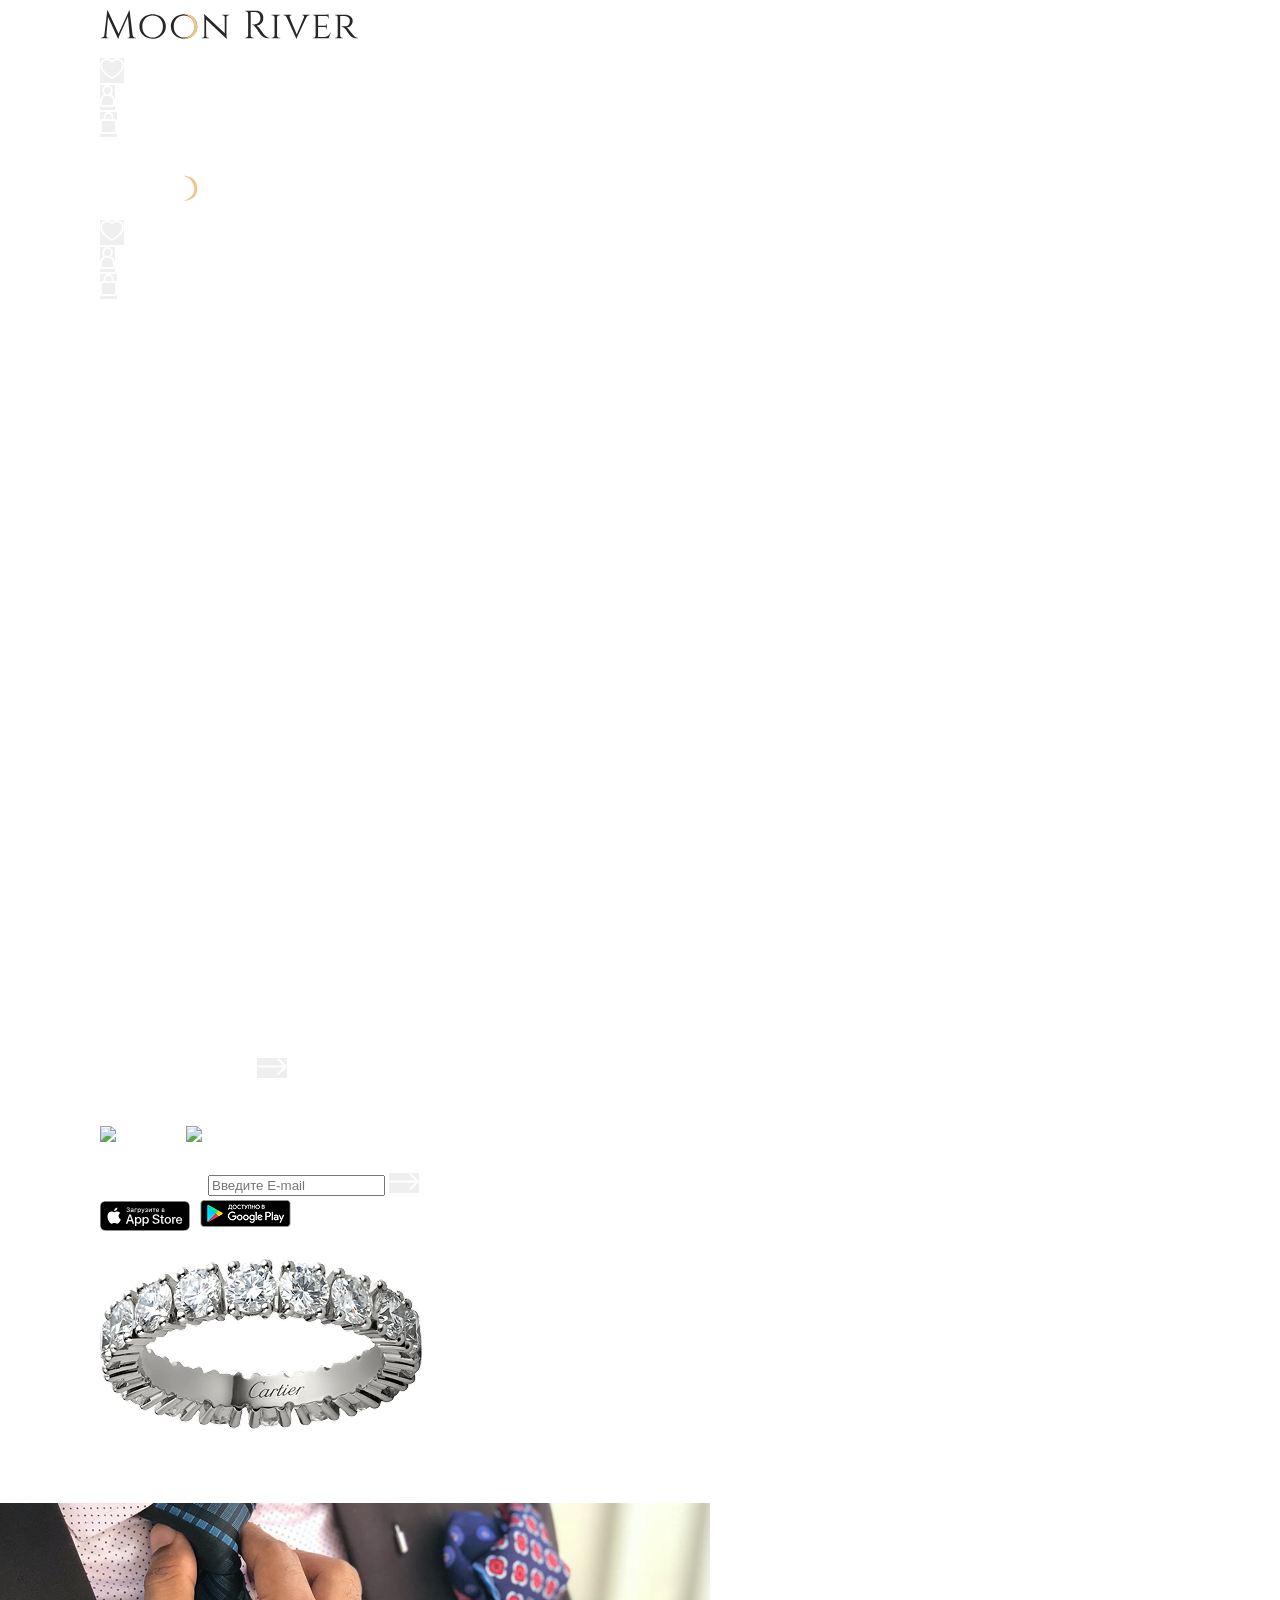
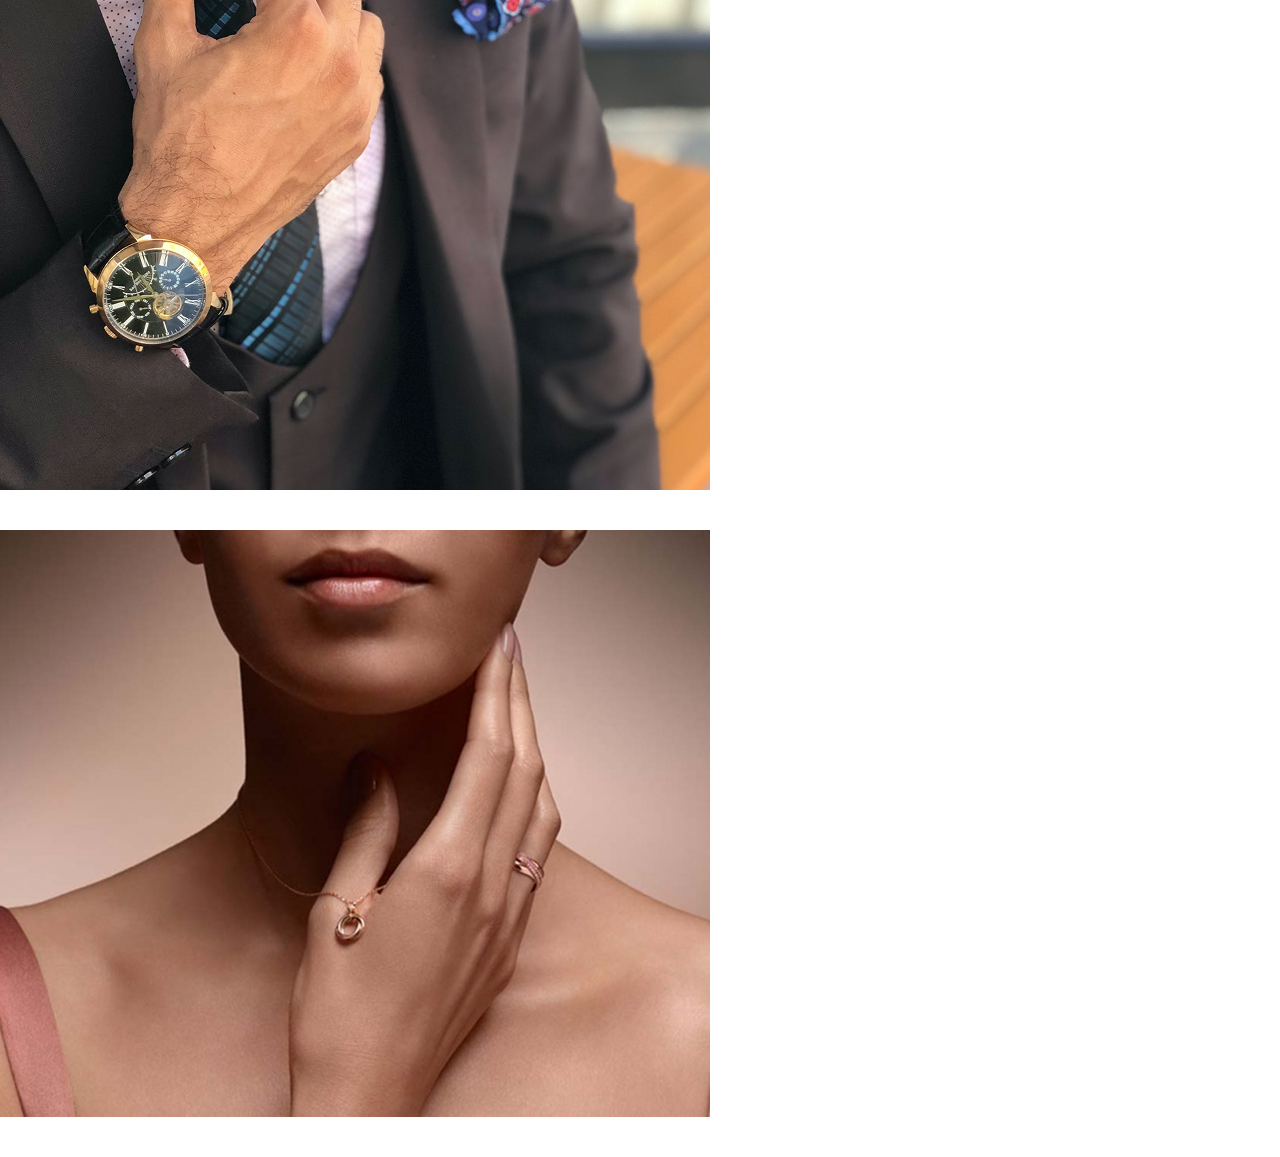
==== index.html @ fd229275 "feat(choice): Добавлен блок Choice (разметка и стили)" ====
<!DOCTYPE html>
<html lang="en">
<head>
  <meta charset="UTF-8">
  <meta name="viewport" content="width=device-width, initial-scale=1.0">
  <meta http-equiv="X-UA-Compatible" content="IE=edge">
  <title>MoonRiver</title>
  <link rel="stylesheet" href="css/style.css">
</head>
<body>

 <header class="header">
      <div class="container">
        <div class="header__inner">
          <a href="" class="logo">
            <img src="/images/logo.svg" alt="logo Moon River" />
          </a>
          <div class="header__tips">
            <ul class="header__list">
              <li class="header__item">
                <button class="header__btn">
                  <img src="images/heart.svg" alt="favourite" />
                </button>
              </li>
              <li class="header__item">
                <button class="header__btn">
                  <img src="images/account.svg" alt="account" />
                </button>
              </li>
              <li class="header__item">
                <button class="header__btn">
                  <img src="/images/basket.svg" alt="purchases" />
                </button>
                <span>1</span>
              </li>
              <li class="header__item btn">
                <button class="header__btn menu">
                  <span></span>
                  <span></span>
                  <span></span>
                </button>
              </li>
            </ul>
          </div>
        </div>
      </div>
    </header>

    <div class="nav__show">
      <div class="nav__head">
        <div class="container">
          <div class="nav__head-inner">
            <a href="#" class="">
              <img src="/images/logo-white.svg" alt="logo Moon River navigation" />
            </a>
            <div class="nav__head-tips">
              <ul class="nav__head-list">
                <li class="nav__head-item">
                  <button class="nav__head-btn">
                    <img src="images/heart.svg" alt="Избранное" />
                  </button>
                </li>
                <li class="nav__head-item">
                  <button class="nav__head-btn">
                    <img src="images/account.svg" alt="Профиль" />
                  </button>
                </li>
                <li class="nav__head-item">
                  <button class="nav__head-btn">
                    <img src="/images/basket.svg" alt="Покупки" />
                  </button>
                  <span>1</span>
                </li>
                <li class="nav__head-item btn">
                  <button class="nav__head-btn menu">
                    <span></span>
                    <span></span>
                  </button>
                </li>
              </ul>
            </div>
          </div>
        </div>
      </div>
      <div class="nav">
        <nav class="nav__menu">
          <div class="container">
            <ul class="nav__menu-list">
              <li class="nav__menu-item">
                <a href="#" target="_blank" class="nav__menu-link used">Ювелирные изделия</a>
              </li>
              <li class="nav__menu-item">
                <a href="#" target="_blank" class="nav__menu-link">часы</a>
              </li>
              <li class="nav__menu-item">
                <a href="#" target="_blank" class="nav__menu-link">ароматы</a>
              </li>
              <li class="nav__menu-item">
                <a href="#" target="_blank" class="nav__menu-link">бренды</a>
              </li>
              <li class="nav__menu-item">
                <a href="#" target="_blank" class="nav__menu-link">изделия из кожи</a>
              </li>
              <li class="nav__menu-item">
                <a href="#" target="_blank" class="nav__menu-link">Свадебные украшения</a >
              </li>
              <li class="nav__menu-item">
                <a href="#" target="_blank" class="nav__menu-link">другое</a>
              </li>
            </ul>
          </div>
        </nav>
      </div>
      <div class="container">
        <div class="nav__categories">
          <ul class="nav__categories-list">
            <li class="nav__categories-item">
              <h3 class="nav__categories-title">для кого</h3>
              <ul class="nav__categories-sublist">
                <li class="nav__categories-subitem">
                  <a href="#" class="nav__categories-sublink">Для женщин</a>
                </li>
                <li class="nav__categories-subitem">
                  <a href="#" class="nav__categories-sublink">Для мужчин</a>
                </li>
                <li class="nav__categories-subitem">
                  <a href="#" class="nav__categories-sublink">Для детей</a>
                </li>
              </ul>
            </li>
            <li class="nav__categories-item">
              <h3 class="nav__categories-title">Категории</h3>
              <ul class="nav__categories-sublist">
                <li class="nav__categories-subitem">
                  <a href="#" class="nav__categories-sublink">Кольца</a>
                </li>
                <li class="nav__categories-subitem">
                  <a href="#" class="nav__categories-sublink">Браслеты</a>
                </li>
                <li class="nav__categories-subitem">
                  <a href="#" class="nav__categories-sublink">Колье</a>
                </li>
                <li class="nav__categories-subitem">
                  <a href="#" class="nav__categories-sublink">Серьги</a>
                </li>
                <li class="nav__categories-subitem">
                  <a href="#" class="nav__categories-sublink">Броши</a>
                </li>
              </ul>
            </li>
            <li class="nav__categories-item">
              <h3 class="nav__categories-title">материал</h3>
              <ul class="nav__categories-sublist">
                <li class="nav__categories-subitem">
                  <a href="#" class="nav__categories-sublink">Изделия с бриллиантами</a>
                </li>
                <li class="nav__categories-subitem">
                  <a href="#" class="nav__categories-sublink">Желтое золото</a>
                </li>
                <li class="nav__categories-subitem">
                  <a href="#" class="nav__categories-sublink">Белое золото</a>
                </li>
                <li class="nav__categories-subitem">
                  <a href="#" class="nav__categories-sublink">Розовое золотоо</a>
                </li>
              </ul>
            </li>
            <li class="nav__categories-item">
              <h3 class="nav__categories-title">бренд</h3>
              <ul class="nav__categories-sublist">
                <li class="nav__categories-subitem">
                  <a href="#" class="nav__categories-sublink">Mercury</a>
                </li>
                <li class="nav__categories-subitem">
                  <a href="#" class="nav__categories-sublink">Chopard</a>
                </li>
                <li class="nav__categories-subitem">
                  <a href="#" class="nav__categories-sublink">Cartier</a>
                </li>
                <li class="nav__categories-subitem">
                  <a href="#" class="nav__categories-sublink">Graff</a>
                </li>
                <li class="nav__categories-subitem">
                  <a href="#" class="nav__categories-sublink">Garrard</a>
                </li>
                <li class="nav__categories-subitem">
                  <a href="#" class="nav__categories-sublink brands">Показать все бренды</a>
                </li>
              </ul>
            </li>
          </ul>
        </div>
        <div class="bottom__nav">
          <div class="bottom__content">
            <div class="bottom__box">
              <p>Новая коллекция by Mercury</p>
              <h3 class="bottom__box-title">JUSTE UN CLOU</h3>
              <a class="bottom__box-link" target="_blank" href="#">Cмотреть коллекцию</a>
              <button type="submit" class="box__arrow-btn">
                <img src="images/arrow.svg" alt="Send" />
              </button>
            </div>
            <div class="bottom__block">
              <div class="bottom__phone">
                <p class="bottom__phone-desc">телефон горячей линии</p>
                <a class="bottom__phone-tel" href="tel:+3800456456">+3 800 456 456</a>
              </div>
              <div class="bottom__social">
                <a href="#" class="bottom__social-link">
                  <img src="images/facebook.svg" alt="facebook" />
                </a>
                <a href="#" class="bottom__social-link">
                  <img src="images/instagram.svg" alt="instagram" />
                </a>
              </div>
              <div class="bottom__form">
                <p class="bottom__form-desc">подпишитесь на новости</p>
                <form action="#">
                  <label class="bottom__form-label" for="email">
                    <span class="bottom__form-text">Введите E-mail</span>
                    <input
                      class="bottom__form-input"
                      type="email"
                      id="email"
                      placeholder="Введите E-mail">
                  </label>
                  <button type="submit" class="arrow__btn">
                    <img src="images/arrow.svg" alt="Отправить" />
                  </button>
                </form>
                <div class="bottom__apps">
                  <a href="#" class="bottom__apps-link">
                    <img src="images/appstore.svg" alt="Загрузить в appstore" />
                  </a>
                  <a href="#" class="bottom__apps-link">
                    <img src="images/googlepay.png" alt=" Загрузить в googleplay" />
                  </a>
                </div>
              </div>
            </div>
          </div>
        </div>
      </div>
    </div>

    <div class="hero">
      <div class="container">
        <div class="hero__content">
          <div class="hero__text">
            <a href="#" class="hero__link">Смотреть коллекцию</a>
            <div class="hero__ring">
            <img src="images/ring.png" alt="кольцо Cartier" />
            </div>
          </div>
          <div class="hero__descr-ring">
              <a href="#" class="hero__descr-link">КОЛЬЦО TRINITY,
                <span>Cartier</span>
              </a>
              <p class="hero__descr-text">Белое золото, бриллианты</p>
              <p class="hero__descr-price">498 000 ₴</p>
          </div>
        </div>
      </div>
    </div>

     <div class="choice">
      <div class="choice__inner">
        <article class="choice__card">
          <picture><img src="images/men.jpg" alt="Раздел для мужчин"></picture>
          <a href="#" class="choice__link">
            <span class="choice__link-text">Перейти в раздел</span>
          </a>
            <div class="choice__content">
              <h2 class="choice__title">Для мужчин</h2>
            </div>
        </article>
        <article class="choice__card">
          <picture><img src="images/women.jpg" alt="Раздел для женщин"></picture>
          <a href="#" class="choice__link">
            <span class="choice__link-text">Перейти в раздел</span>
          </a>
            <div class="choice__content">
              <h2 class="choice__title">Для женщин</h2>
            </div>
        </article>
      </div>
    </div>
  <script src="js/main.js"></script>
</body>
</html>
---- css/style.css ----
@font-face {
  font-family: 'Forum';
  font-weight: 400;
  font-style: normal;
  src: url(../fonts/Forum.woff) format("woff"), url(../fonts/Forum.woff2) format("woff2");
}

@font-face {
  font-family: 'SegoeUI-Light';
  font-weight: 300;
  font-style: normal;
  src: url(../fonts/SegoeUI-Light.woff) format("woff"), url(../fonts/SegoeUI-Light.woff2) format("woff2");
}

@font-face {
  font-family: 'SegoeUI';
  font-weight: 400;
  font-style: normal;
  src: url(../fonts/SegoeUI.woff) format("woff"), url(../fonts/SegoeUI.woff2) format("woff2");
}

@font-face {
  font-family: 'FuturaPT-Light';
  font-weight: 300;
  font-style: normal;
  src: url(../fonts/FuturaPT-Light.woff) format("woff"), url(../fonts/FuturaPT-Light.woff2) format("woff2");
}

@font-face {
  font-family: 'FuturaPT-Book';
  font-weight: 400;
  font-style: normal;
  src: url(../fonts/FuturaPT-Book.woff) format("woff"), url(../fonts/FuturaPT-Book.woff2) format("woff2");
}

@font-face {
  font-family: 'FuturaPT-Bold';
  font-weight: 600;
  font-style: normal;
  src: url(../fonts/FuturaPT-Bold.woff) format("woff"), url(../fonts/FuturaPT-Bold.woff2) format("woff2");
}

@font-face {
  font-family: 'FuturaPT-Medium';
  font-weight: 500;
  font-style: normal;
  src: url(../fonts/FuturaPT-Medium.woff) format("woff"), url(../fonts/FuturaPT-Medium.woff2) format("woff2");
}

html {
  -webkit-box-sizing: border-box;
          box-sizing: border-box;
}

*, *::before, *::after {
  -webkit-box-sizing: inherit;
          box-sizing: inherit;
}

.container {
  max-width: 1120px;
  margin: 0 auto;
  padding: 0 20px;
}

h1,
h2,
h3,
h4,
h5,
h5,
p {
  margin: 0;
}

a {
  text-decoration: none;
  color: inherit;
}

ul, li {
  padding: 0;
  margin: 0;
  list-style-type: none;
}

button {
  padding: 0;
  border: none;
}

body {
  font-size: 18px;
  color: #fff;
  font-weight: 400;
  font-weight: 400;
  font-family: 'FuturaPT-Book';
  margin: 0;
}
/*# sourceMappingURL=style.css.map */
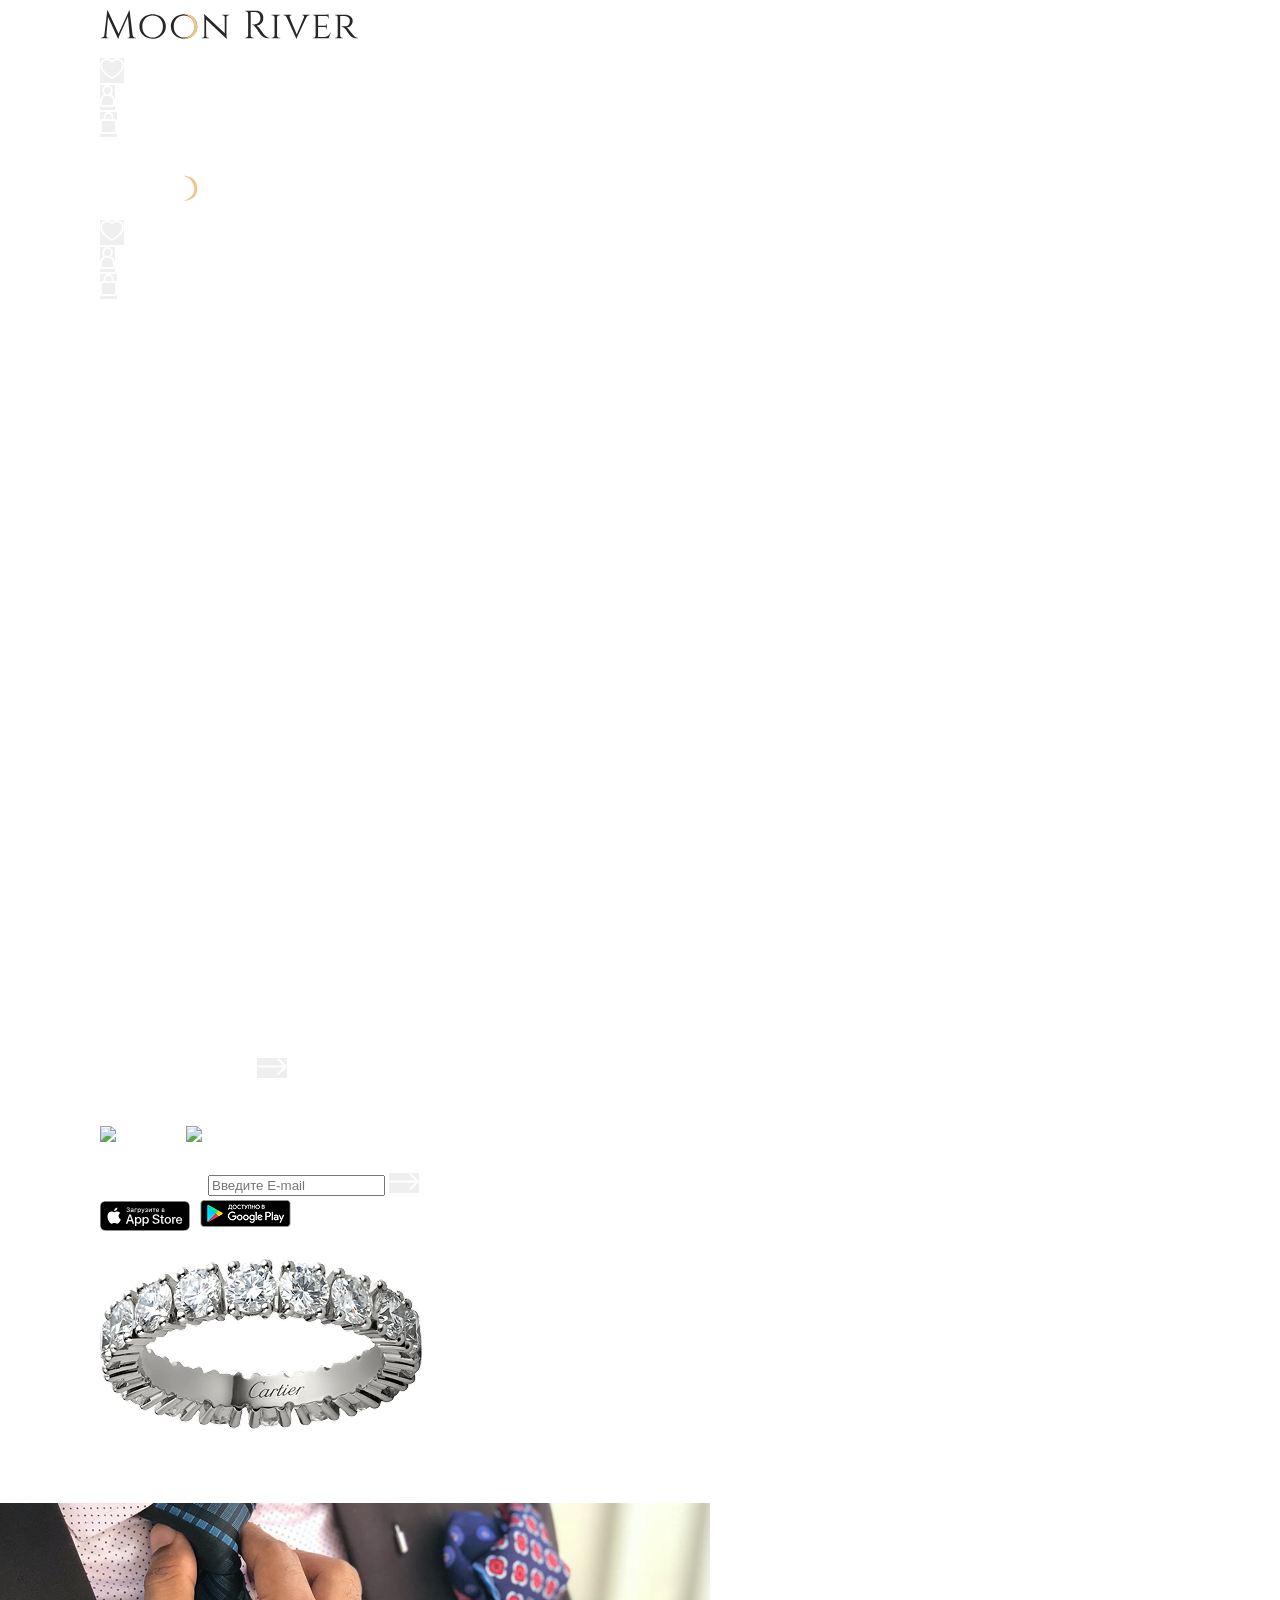
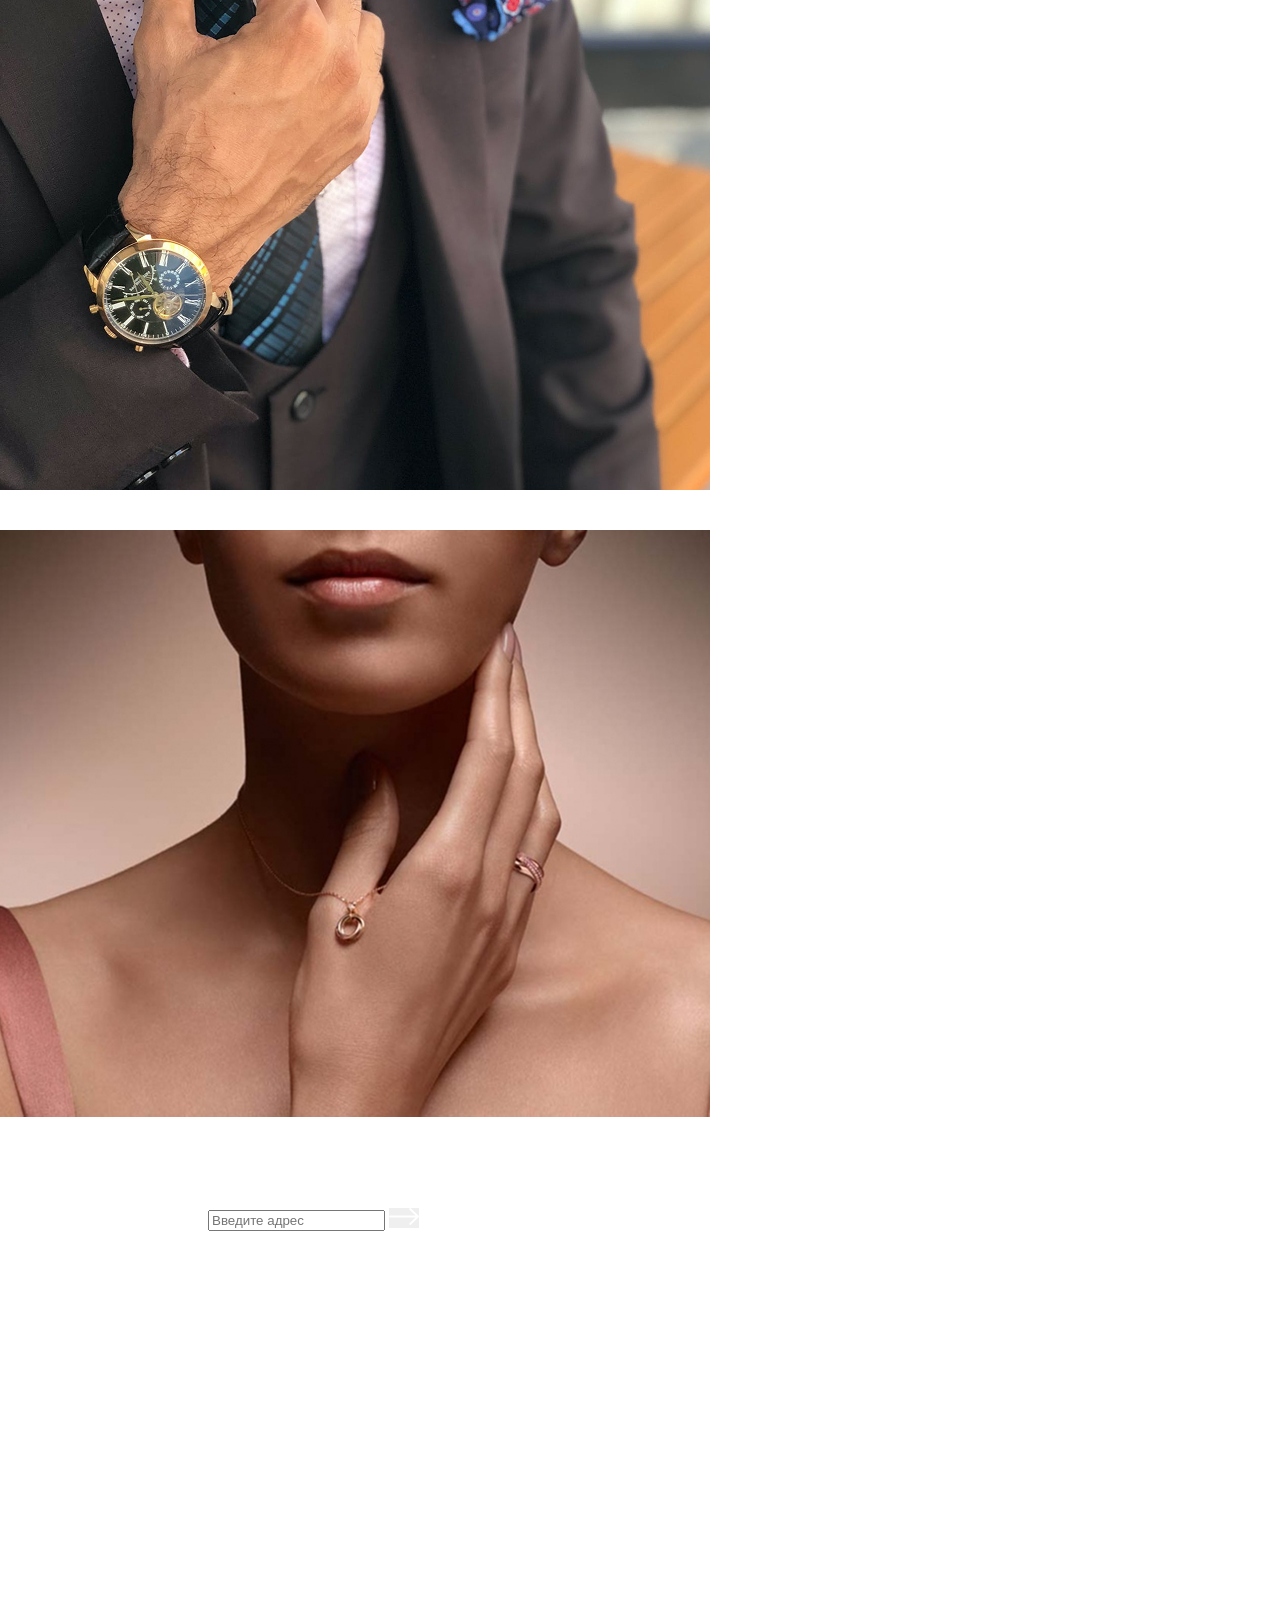
==== commit bc9bc371: "feat(map): Добавлен блок Map (разметка и стили, форма email)" ====
--- a/index.html
+++ b/index.html
@@ -285,6 +285,41 @@
         </article>
       </div>
     </div>
+
+    <section class="map__location">
+      <div class="container">
+        <div class="map__content">
+          <div class="map__content-text">
+          <h3>
+            <span class="map__content-word">Найди</span> бутик около себя</h3>
+            <p>Введите свой адрес и узнайте о самых ближайших бутиках к вам
+            </p>
+          </div>
+          <div class="map__form">
+            <form action="#">
+              <label class="map__form-label" for="email">
+                <span class="map__form-text">Введите E-mail</span>
+                    <input
+                      class="map__form-input"
+                      type="email"
+                      id="email"
+                      name="email"
+                      placeholder="Введите адрес">
+                  </label>
+                  <button type="submit" class="map__form-btn">
+                    <img src="images/arrow.svg" alt="Отправить" />
+                  </button>
+                </form>
+          </div>
+        </div>
+      </div>
+      <div class="map__address">
+          <iframe 
+           src="https://www.google.com/maps/embed?pb=!1m14!1m12!1m3!1d57487.19360238051!2d30.51743842581529!3d50.44856899807053!2m3!1f0!2f0!3f0!3m2!1i1024!2i768!4f13.1!5e0!3m2!1sru!2sua!4v1758658091528!5m2!1sru!2sua" width="720" height="600" style="border:0;" allowfullscreen="" loading="lazy" referrerpolicy="no-referrer-when-downgrade">
+          </iframe>
+        </div>
+    </section>
+    </section>
   <script src="js/main.js"></script>
 </body>
 </html>
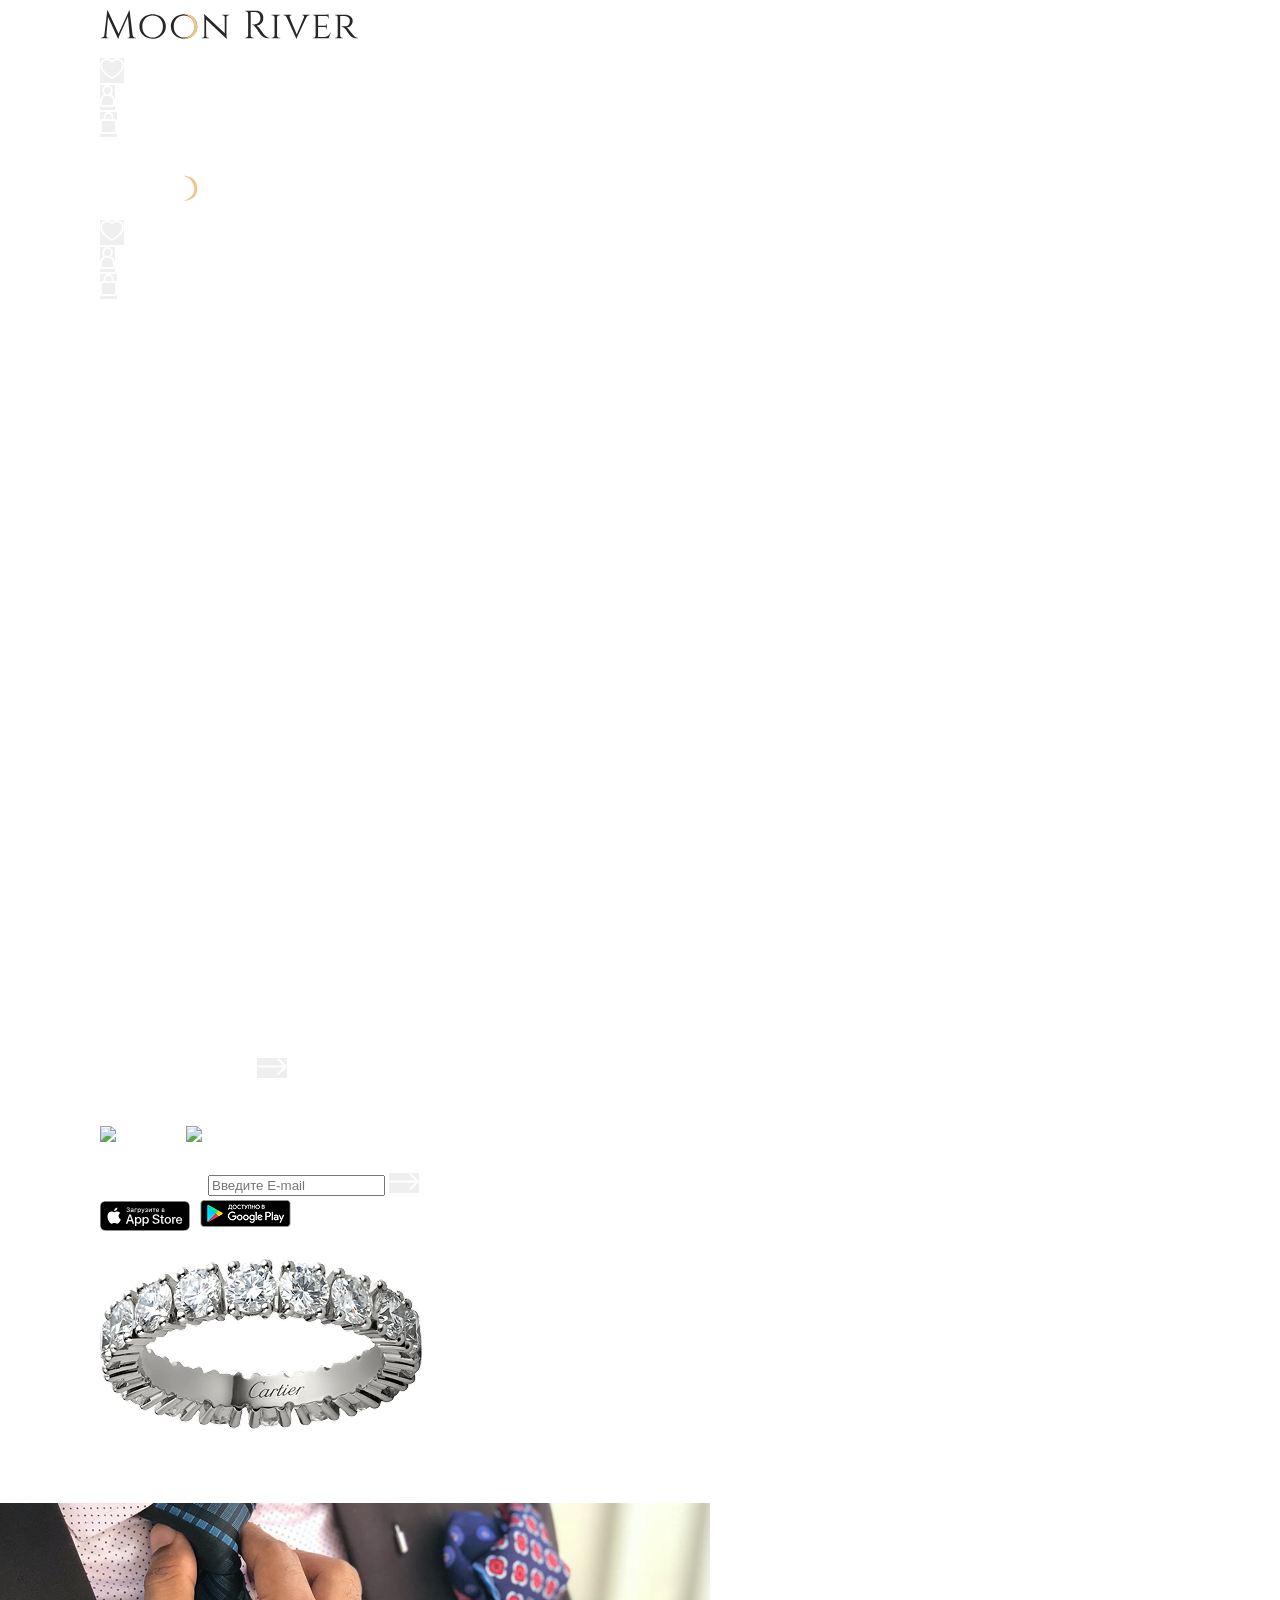
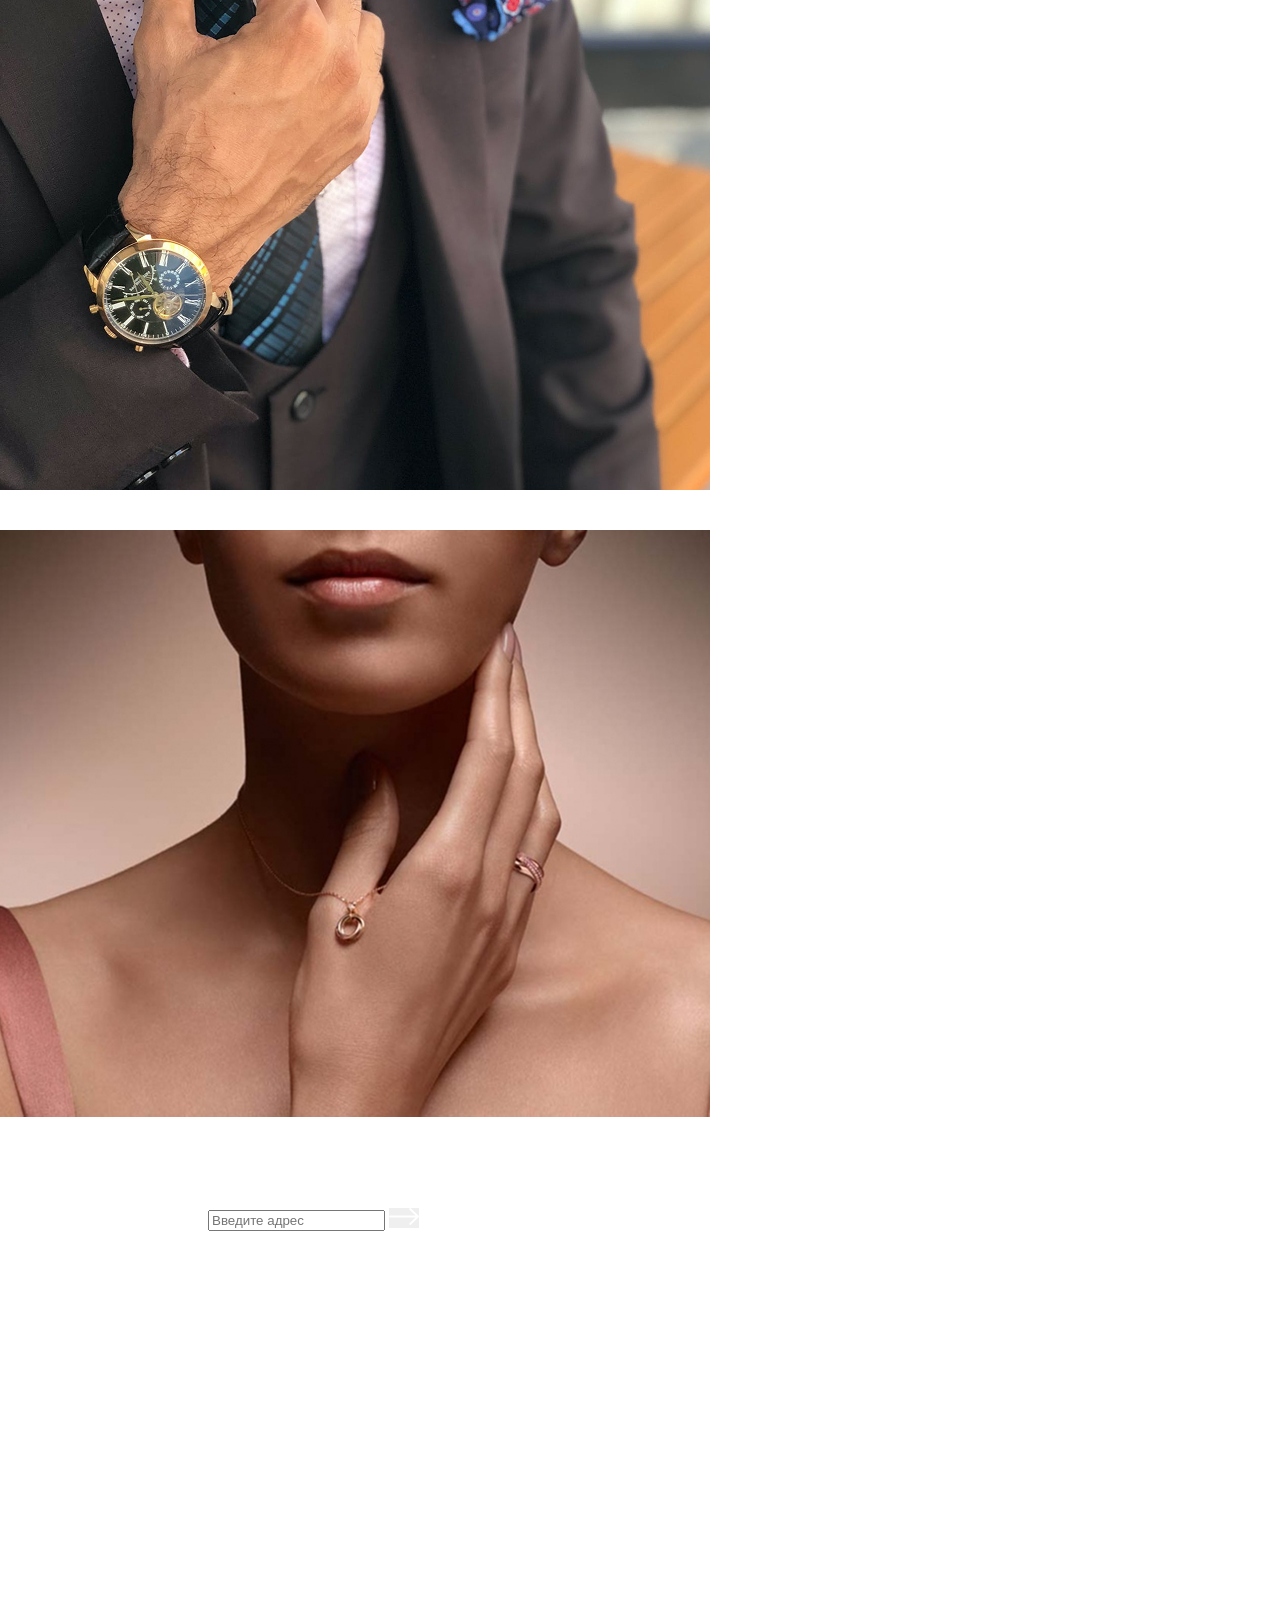
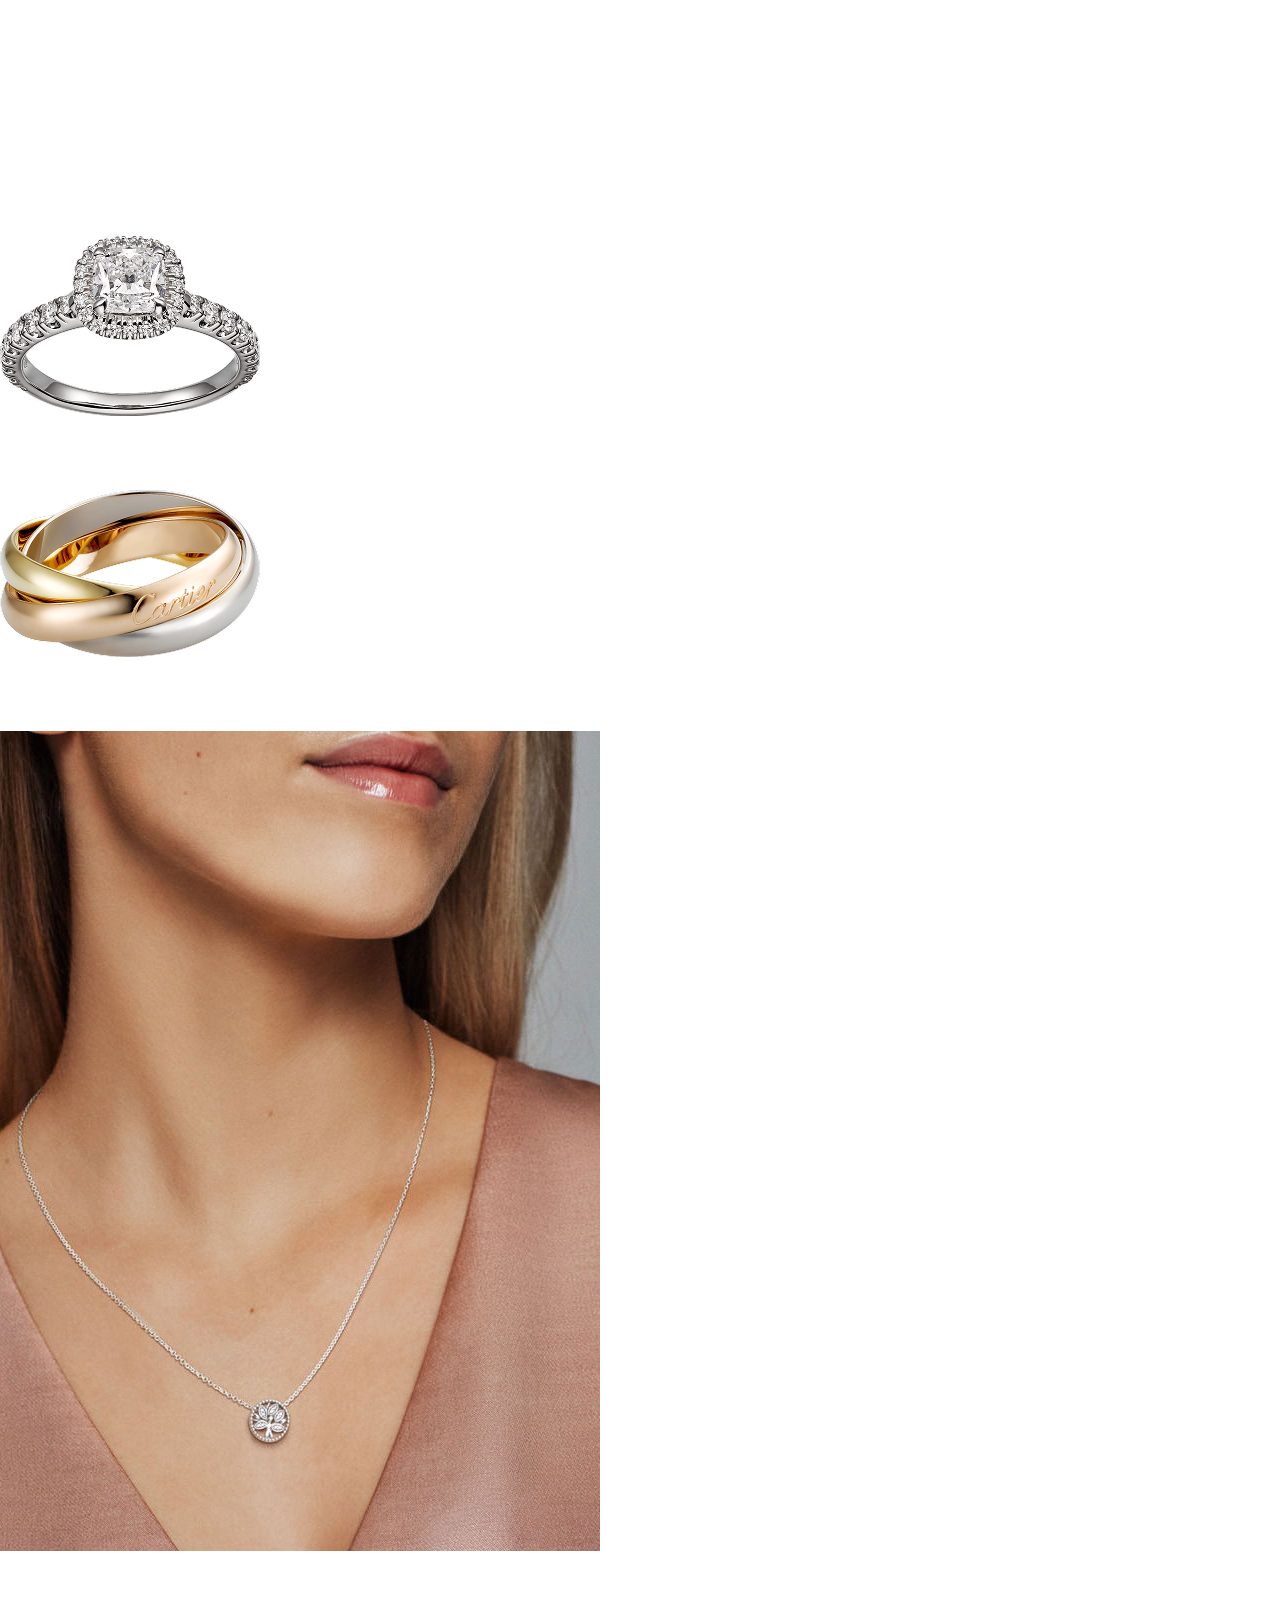
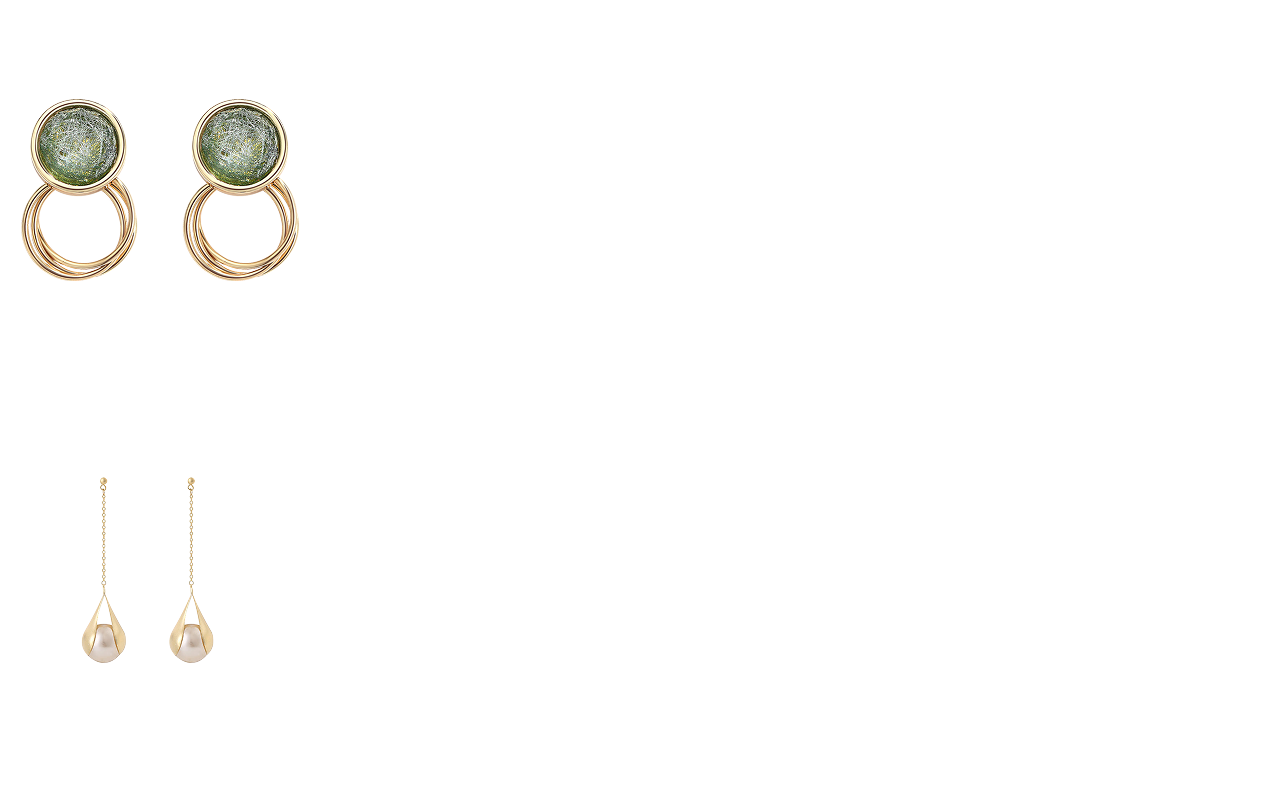
==== commit 31a9897a: "feat(gallery): Добавлен блок Gallery (карточки,  разметка и стили)" ====
--- a/index.html
+++ b/index.html
@@ -319,7 +319,70 @@
           </iframe>
         </div>
     </section>
-    </section>
+
+<div class="gallery">
+  <div class="gallery__inner">
+    <div class="gallery__col left">
+      <article class="gallery__card">
+        <a href="#" class="gallery__card-link">
+          <img class="gallery__card-imgL" src="images/gallery-sr.png" alt="Кольцо jow’s, Cartier">
+        </a>
+        <div class="gallery__card-descr ring">
+          <h4 class="gallery__card-title">КОЛЬЦО jow’s, Cartier</h4>
+          <p class="gallery__card-text">Белое золото, бриллианты</p>
+          <p class="gallery__card-price">674 000 ₴</p>
+        </div>
+      </article>
+      <article class="gallery__card">
+        <a href="#" class="gallery__card-link">
+          <img class="gallery__card-imgR" src="images/gallery-gr.png" alt="Кольцо croix, Cartier">
+        </a>
+        <div class="gallery__card-descr ring">
+          <h4 class="gallery__card-title">КОЛЬЦО croix, Cartier</h4>
+          <p class="gallery__card-text">Желтое, белое, розовое золото</p>
+          <p class="gallery__card-price">432 000 ₴</p>
+        </div>
+      </article>
+    </div>
+
+    <div class="gallery__col center">
+      <article class="gallery__card full">
+        <a href="#" class="gallery__card-link">
+          <img class="gallery__card-img" src="images/gallery-nec.png" alt="Колье etoile, HUBLOT">
+        </a>
+        <div class="gallery__card-descr full">
+          <h4 class="gallery__card-title">Колье etoile, HUBLOT</h4>
+          <p class="gallery__card-text">Белое золото, бриллианты</p>
+          <p class="gallery__card-price">539 000 ₴</p>
+        </div>
+      </article>
+    </div>
+
+    <div class="gallery__col right">
+      <article class="gallery__card">
+        <a href="#" class="gallery__card-link">
+          <img class="gallery__card-img" src="images/gallery-ge.png" alt="Серьги moon, HUBLOT">
+        </a>
+        <div class="gallery__card-descr earring">
+          <h4 class="gallery__card-title">Серьги moon, HUBLOT</h4>
+          <p class="gallery__card-text">Желтое золото, сапфир</p>
+          <p class="gallery__card-price">498 000 ₴</p>
+        </div>
+      </article>
+      <article class="gallery__card">
+        <a href="#" class="gallery__card-link">
+          <img class="gallery__card-img" src="images/gallery-se.png" alt="Серьги win, BLANCPAIN">
+        </a>
+        <div class="gallery__card-descr earring">
+          <h4 class="gallery__card-title">Серьги win, BLANCPAIN</h4>
+          <p class="gallery__card-text">Желтое золото, жемчуг</p>
+          <p class="gallery__card-price">398 000 ₴</p>
+        </div>
+      </article>
+    </div>
+  </div>
+</div>
+
   <script src="js/main.js"></script>
 </body>
 </html>
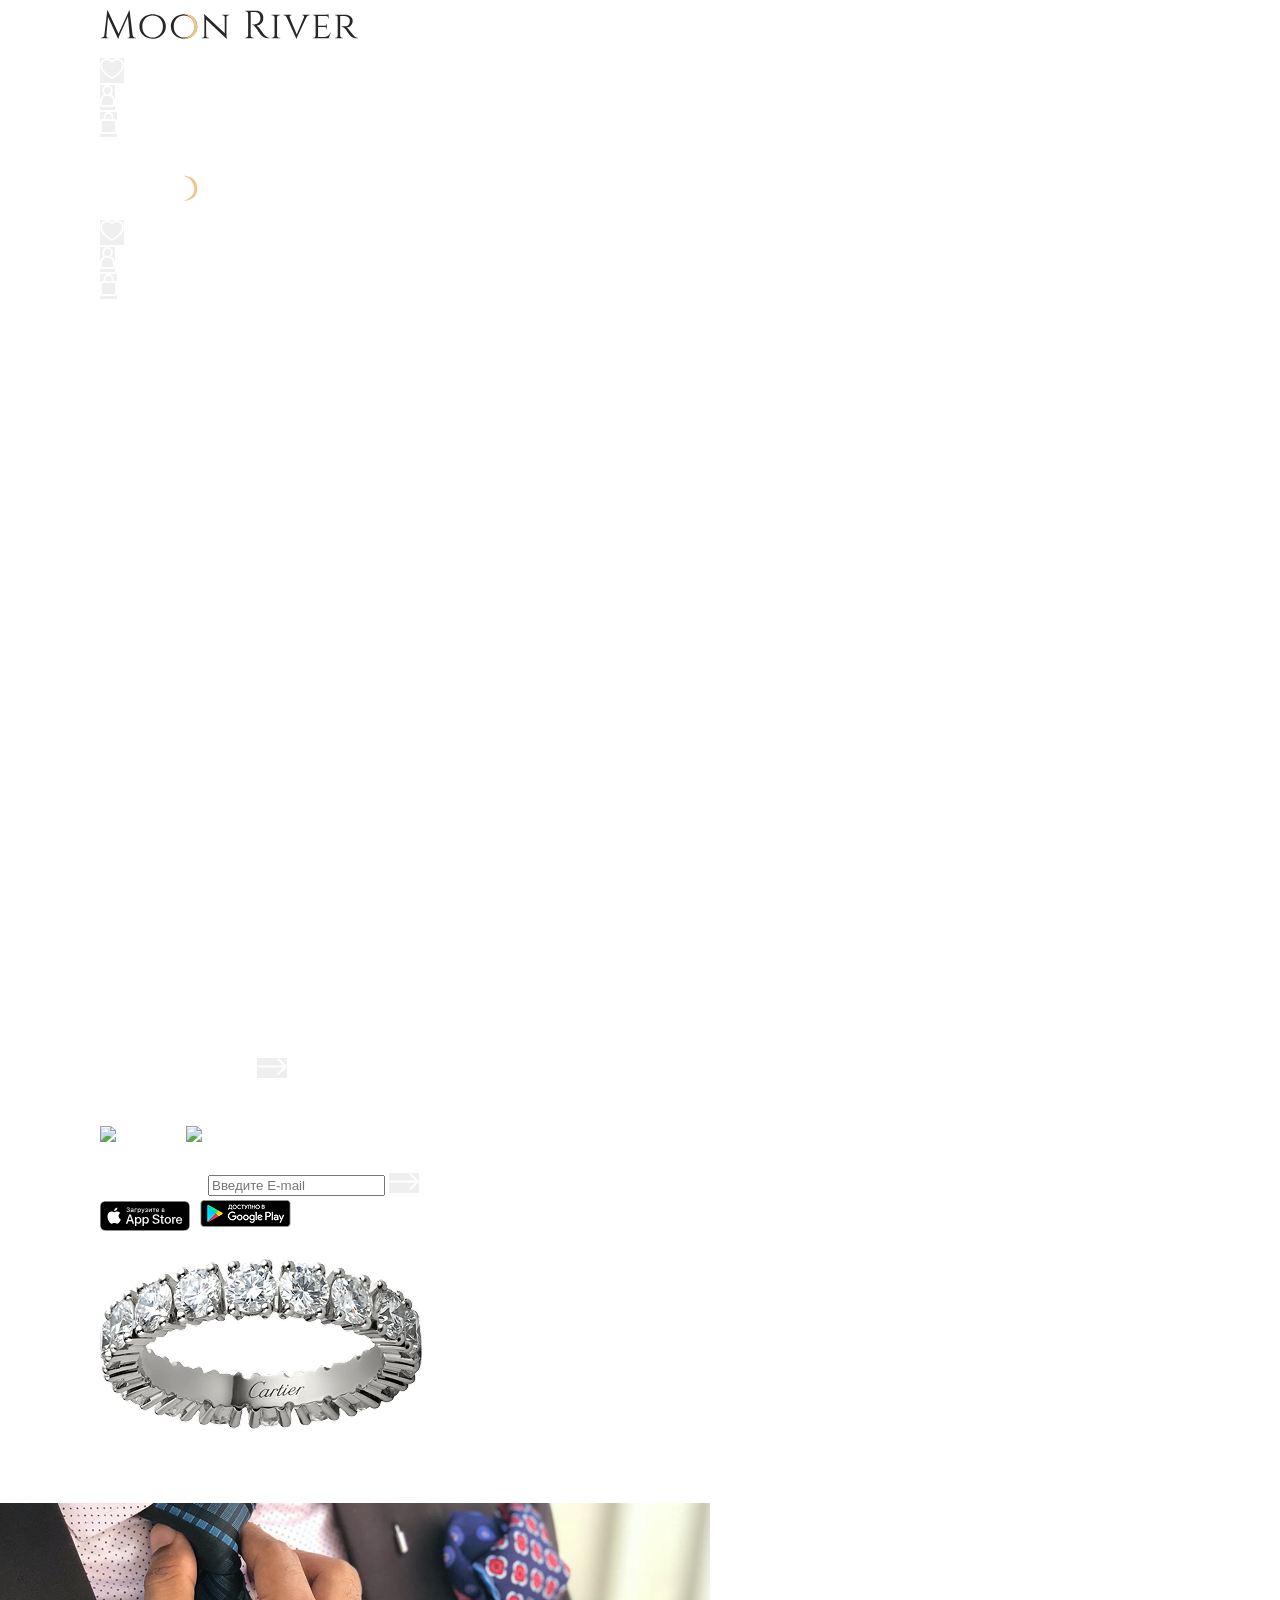
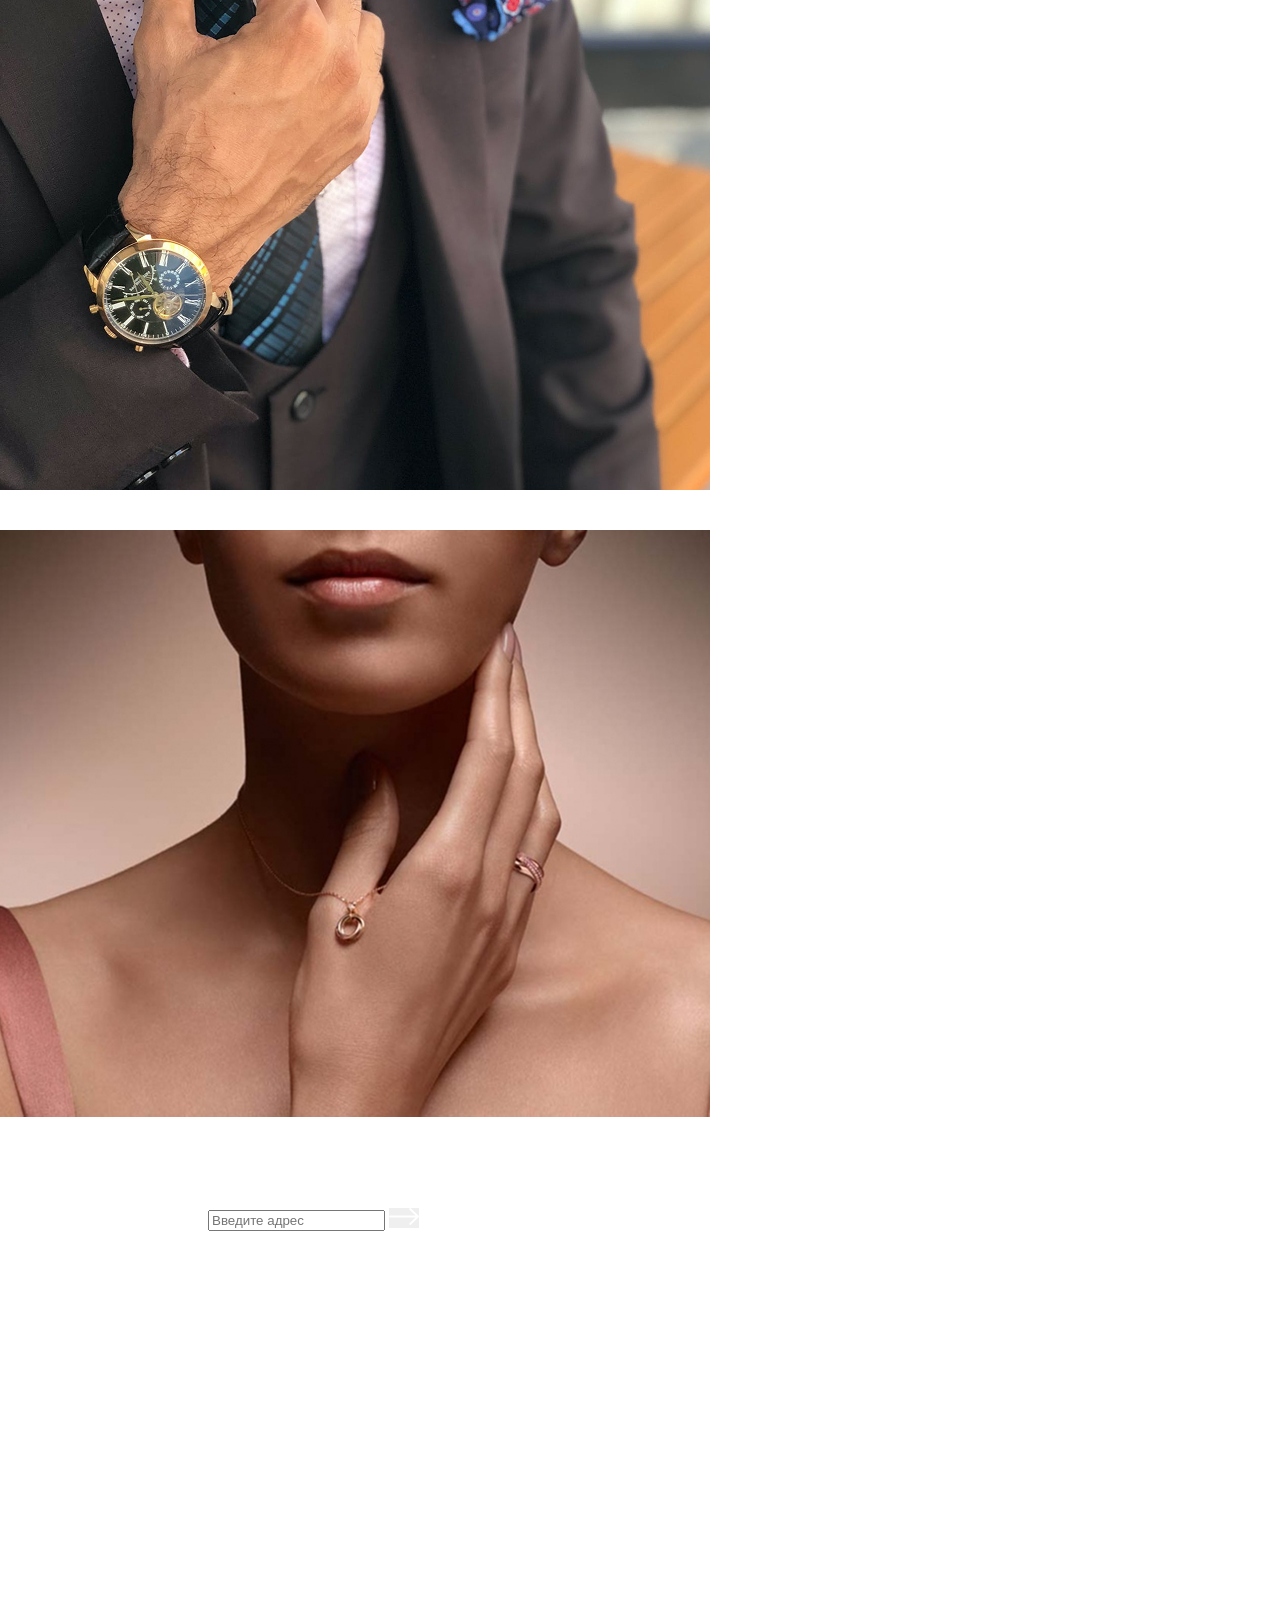
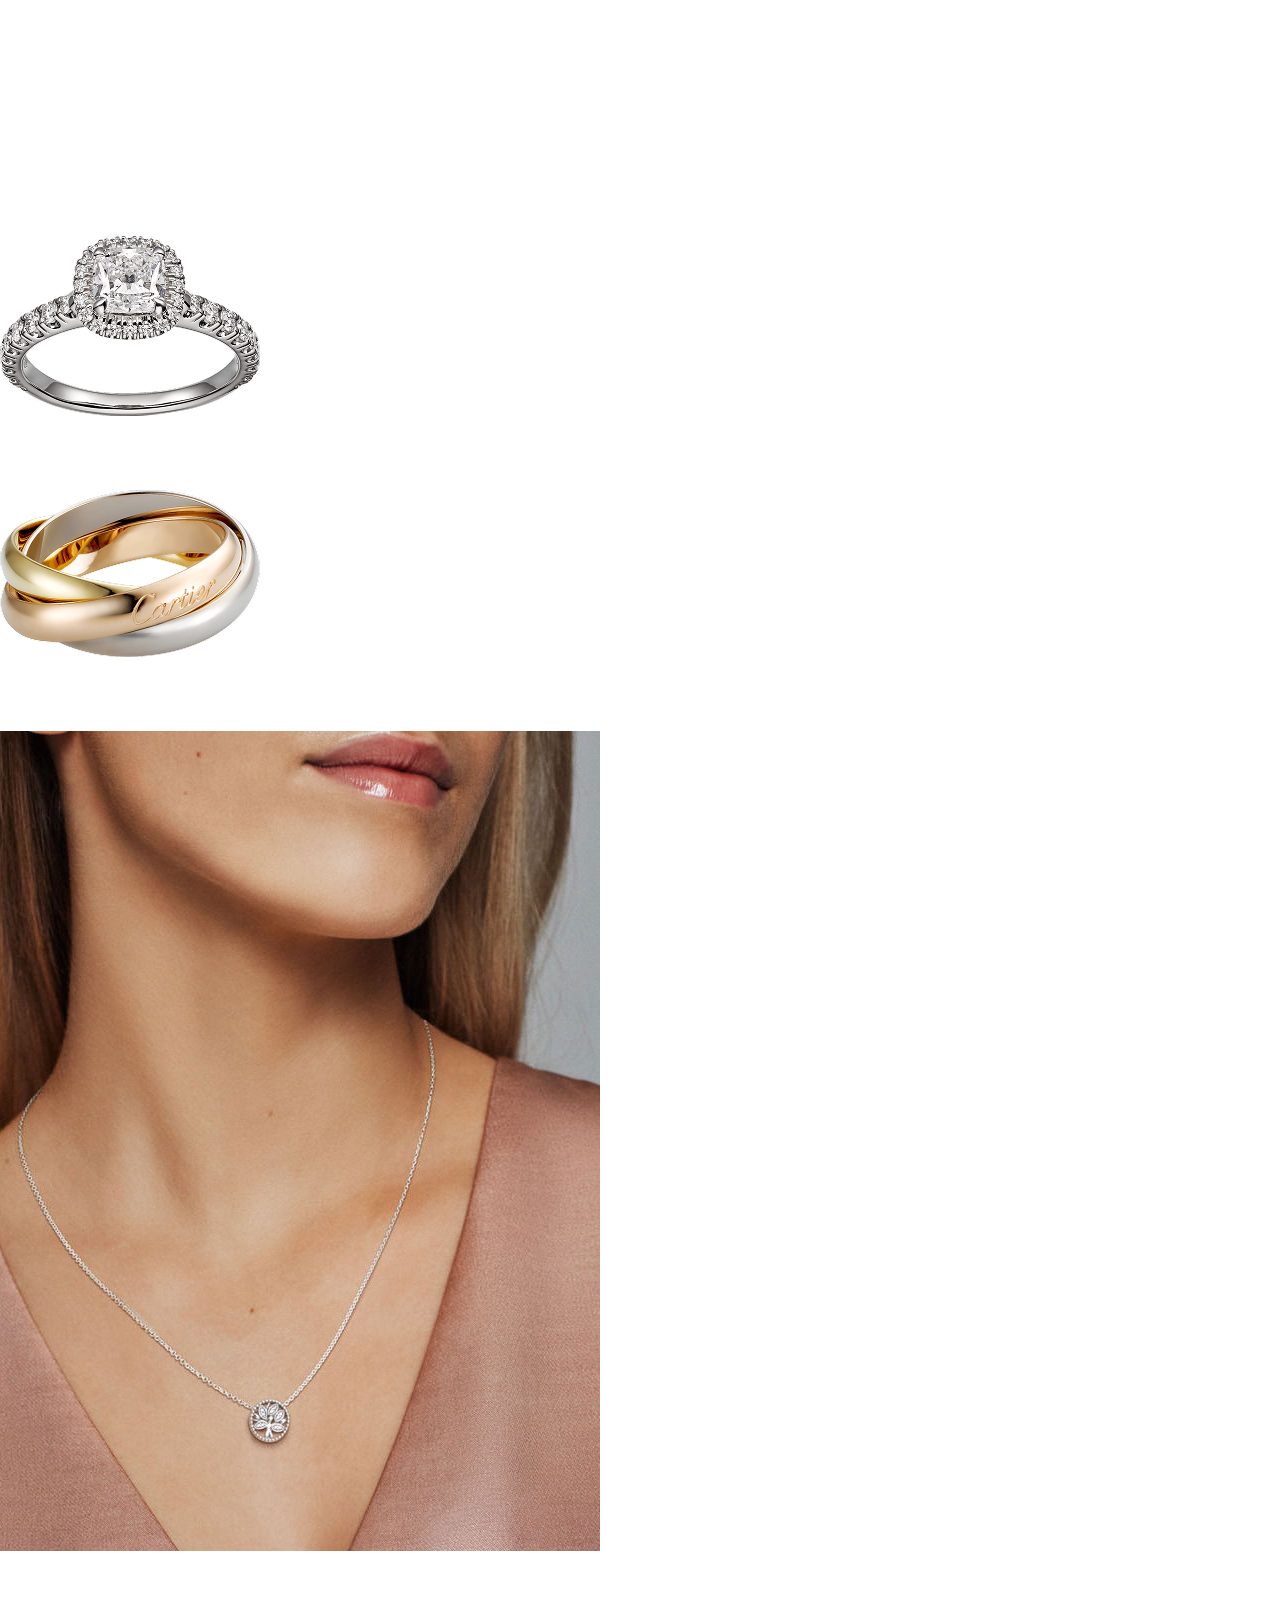
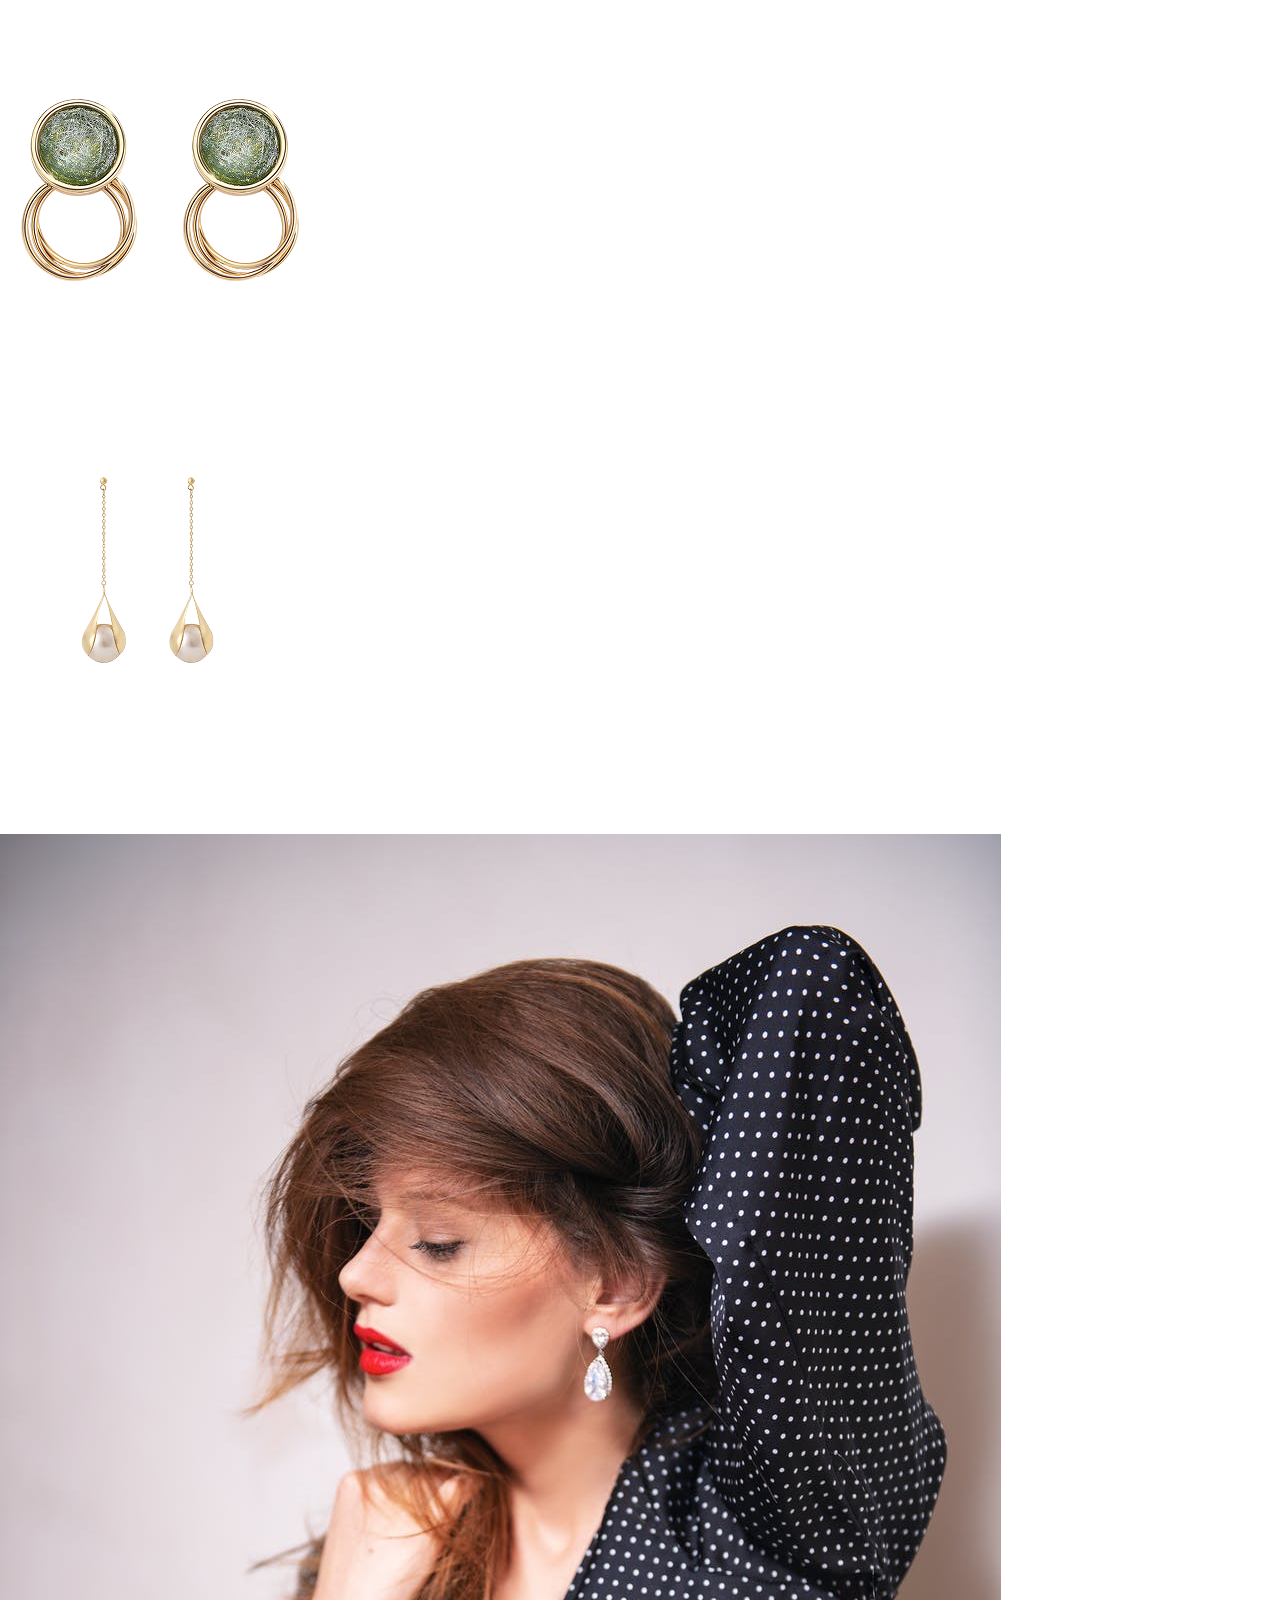
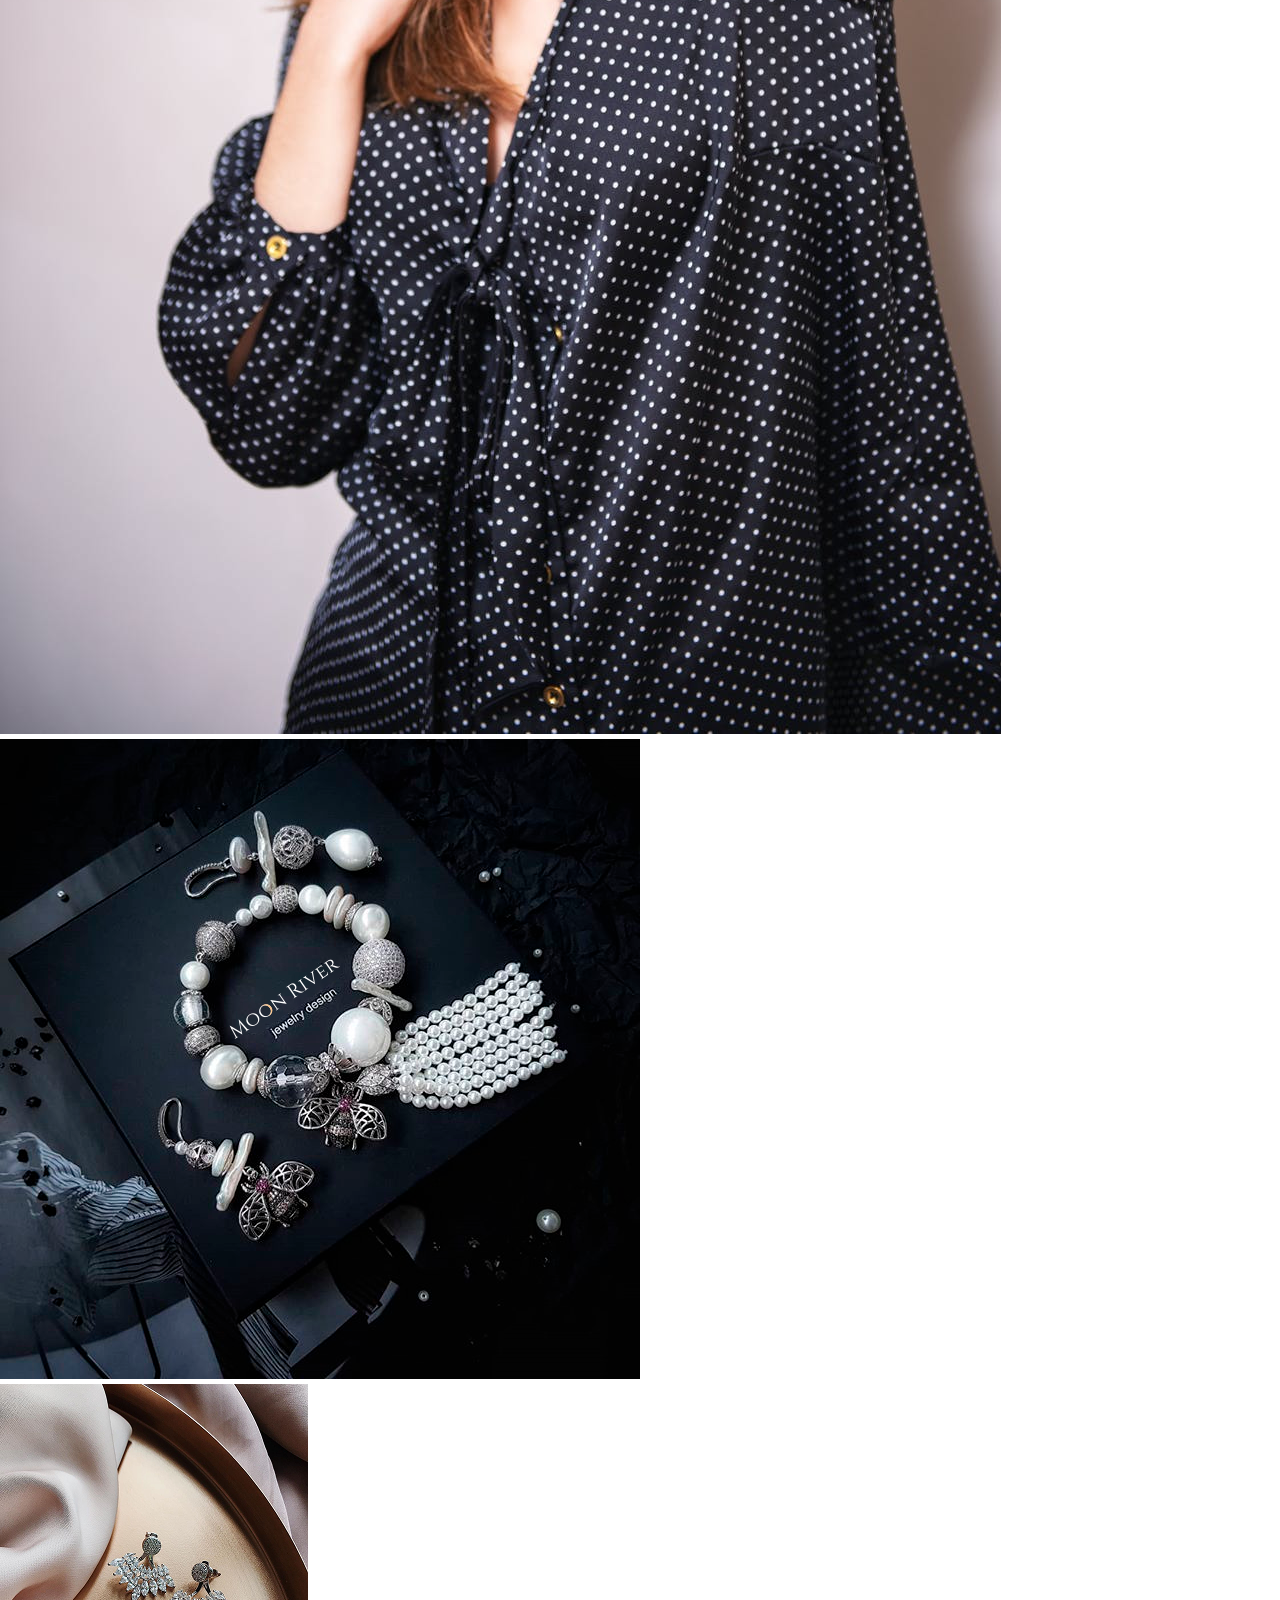
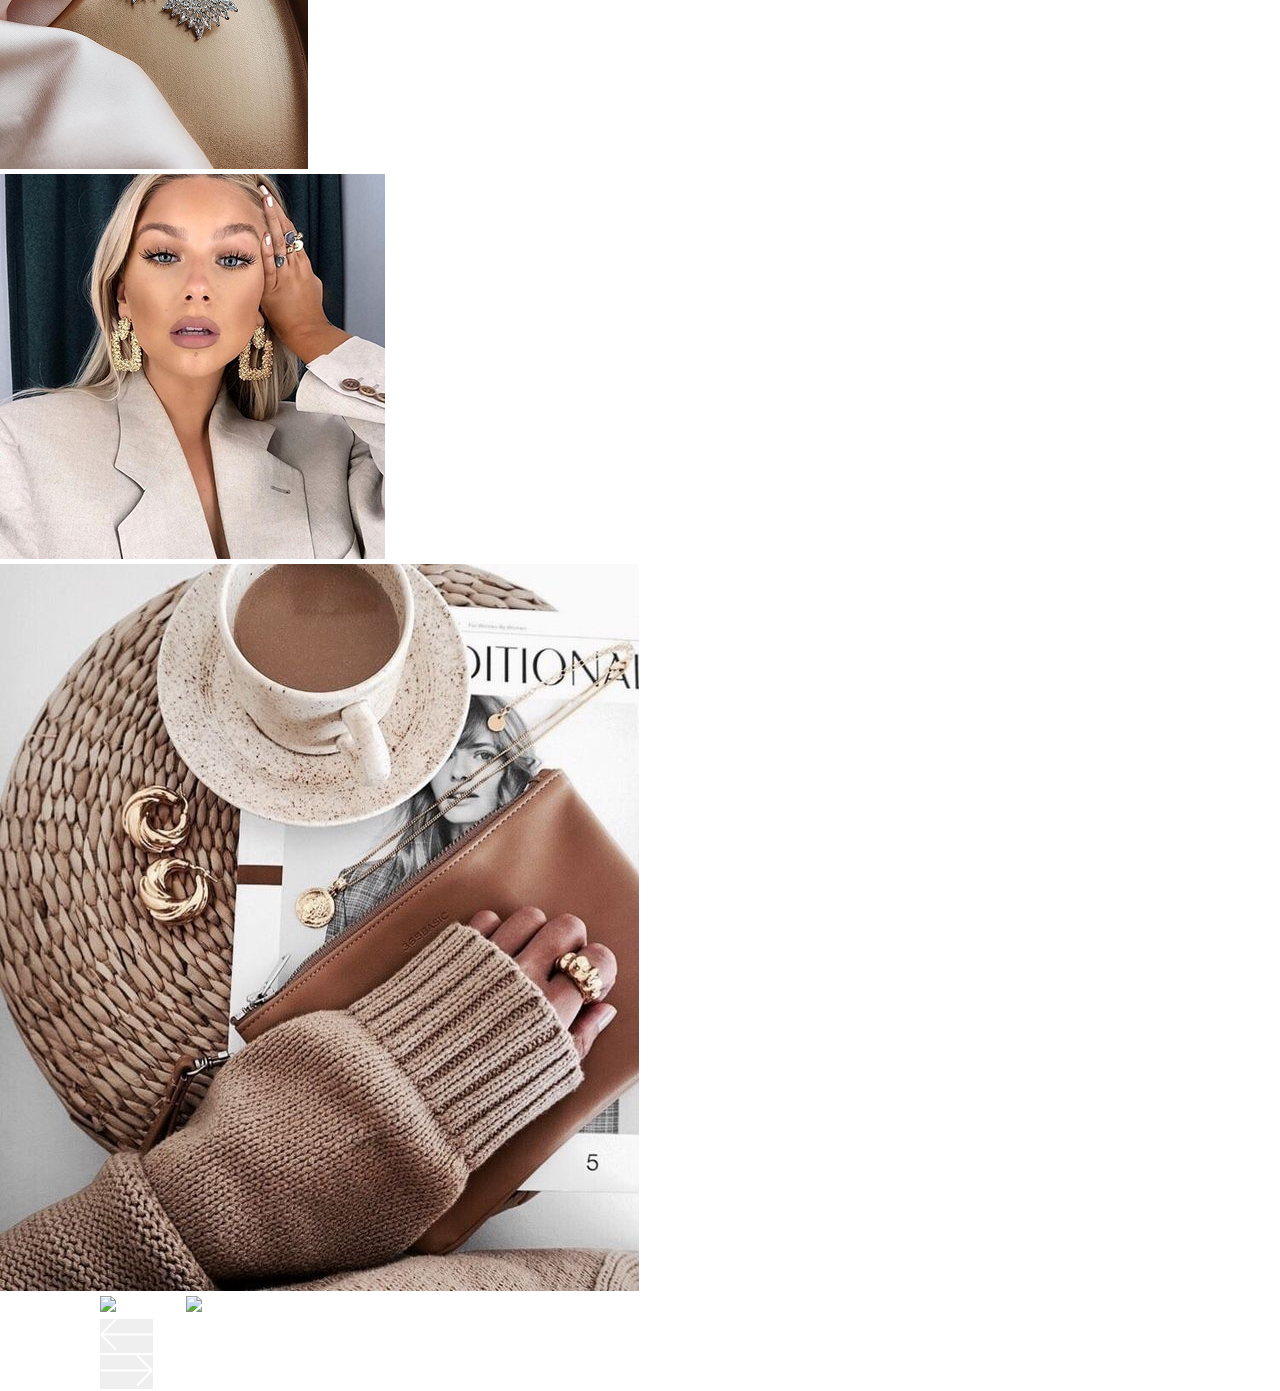
==== commit 942d702b: "feat(social): Добавлен блок Social + слайдер (разметка и стили)" ====
--- a/index.html
+++ b/index.html
@@ -383,6 +383,54 @@
   </div>
 </div>
 
+<section class="social__section">
+      <div class="social__inner">
+        <div class="container">
+          <div class="social__descr">
+            <h3 class="social__title">
+            <span>Мы</span> в социальных сетях
+            </h3>       
+        </div>
+      </div>
+      <div class="social__slider">
+        <div class="slider__track">
+          <div class="slider__track-item"><img src="images/slider1.jpg" alt="девушка с серьгами"></div>
+          <div class="slider__track-item"><img src="images/slider2.png" alt="ювелирный браслет"></div>
+          <div class="slider__track-item"><img src="images/slider3.png" alt="бриллиантовые серьги"></div>
+          <div class="slider__track-item"><img src="images/slider4.png" alt="золотые серьги на ушах женщины"></div>
+          <div class="slider__track-item"><img src="images/slider5.jpg" alt="элегантные золотые кольца"></div>
+        </div>
+      </div>  
+      <div class="slider__nav">
+        <div class="container">
+          <div class="slider__nav-inner">
+        <div class="bottom__social-slider">
+         <a href="#" class="bottom__social-link">
+          <img src="images/facebook.svg" alt="facebook">
+            </a>
+              <a href="#" class="bottom__social-link">
+                <img src="images/instagram.svg" alt="instagram">
+              </a>
+            </div>   
+            <div class="slider__btns">
+              <button><img src="images/arrowleft.svg" aria-label="прокрутить влево"></button>
+              <div class="slider__btns-dots">
+                <span></span>
+                <span></span>
+                <span></span>
+                <span></span>
+                <span></span>
+                <span></span>
+              </div>
+              <button><img src="images/arrowright.svg" aria-label="прокрутить вправо"></button>
+            </div> 
+           </div>
+          </div>
+      </div>
+    </div>
+  </section>
+
+  
   <script src="js/main.js"></script>
 </body>
 </html>
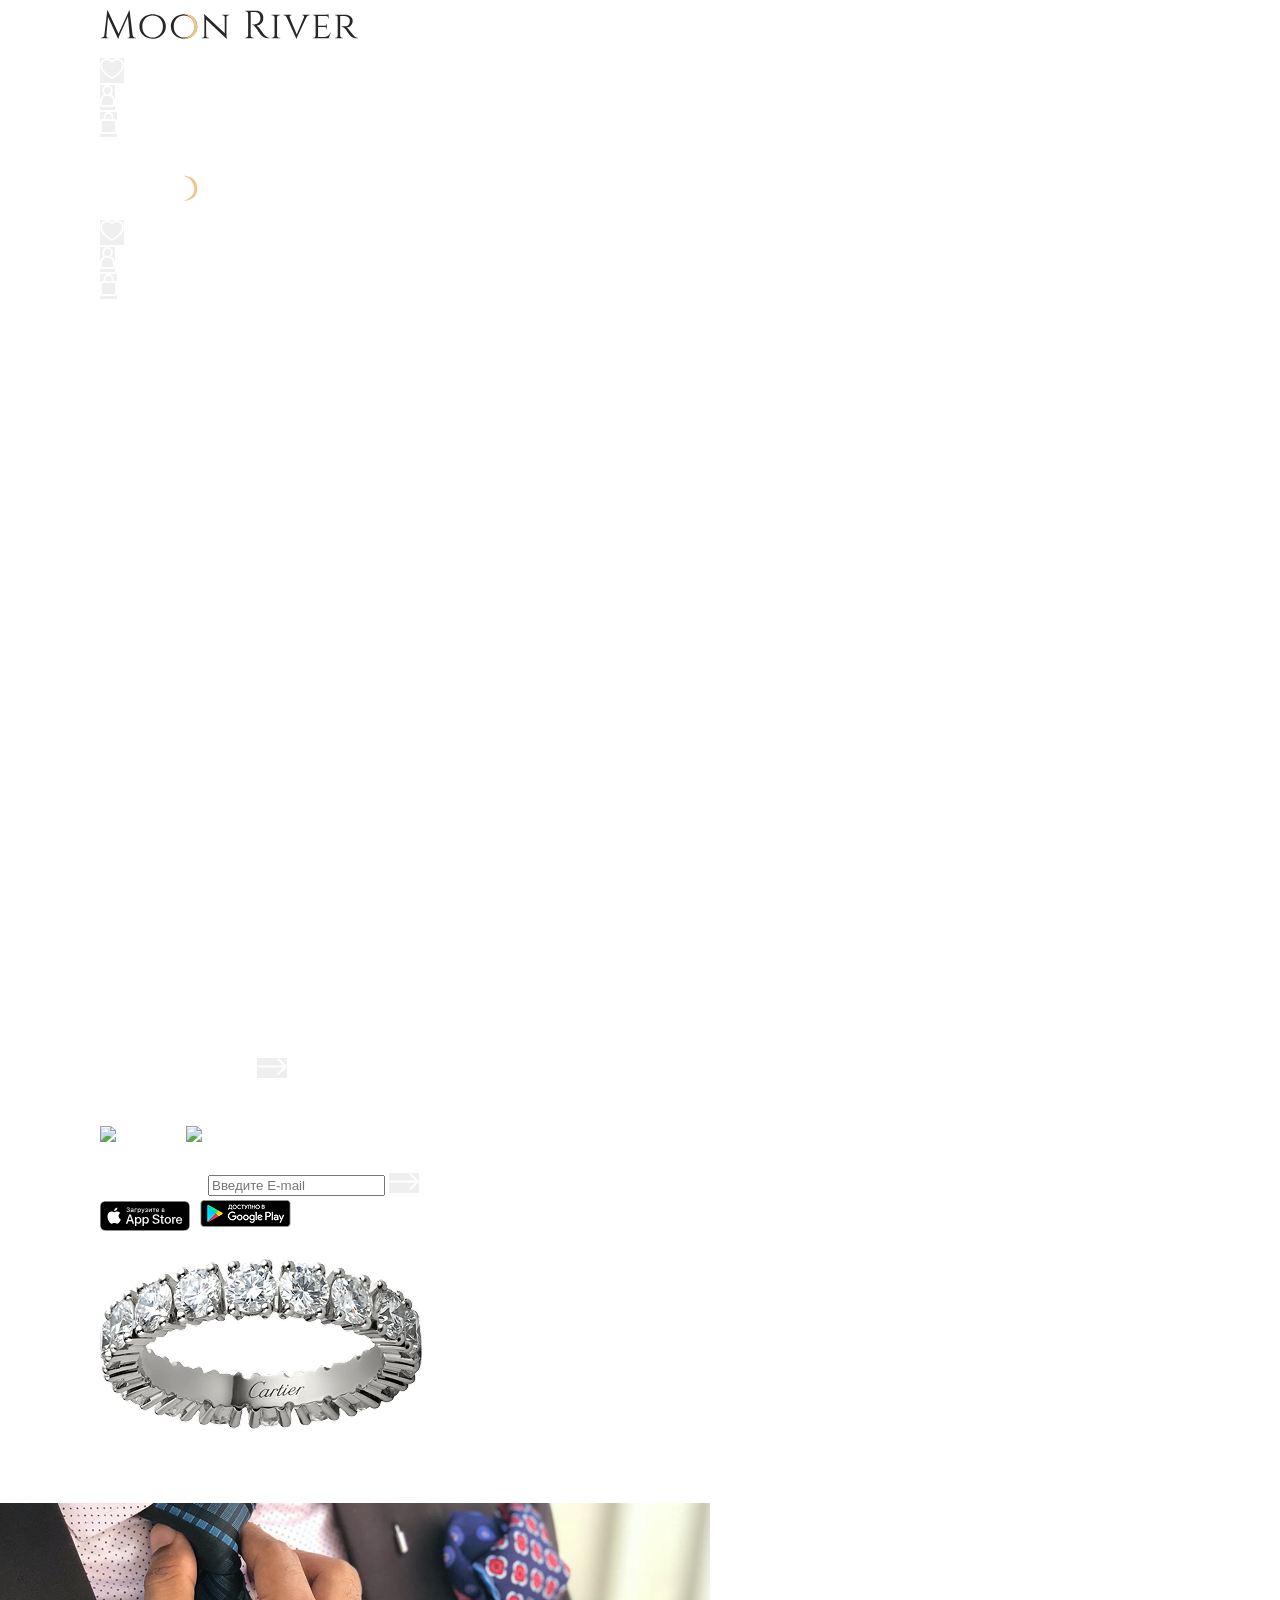
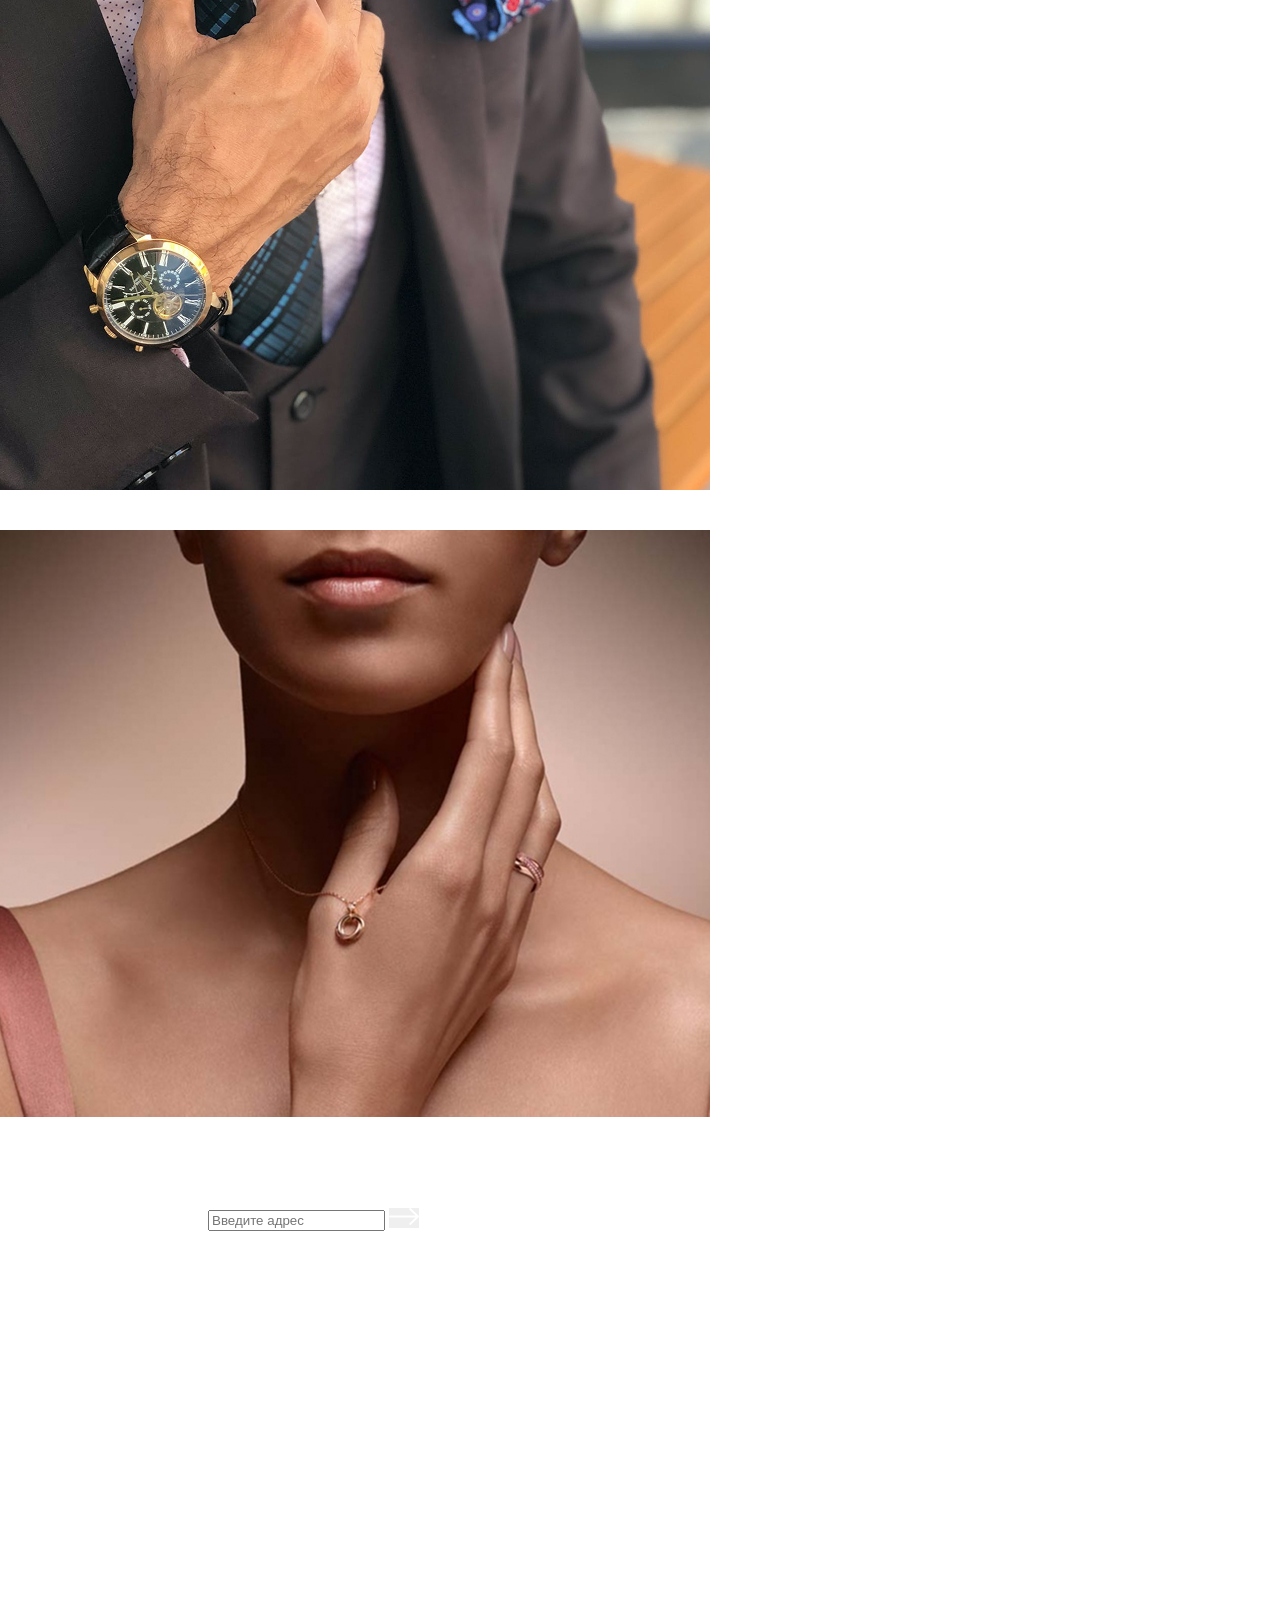
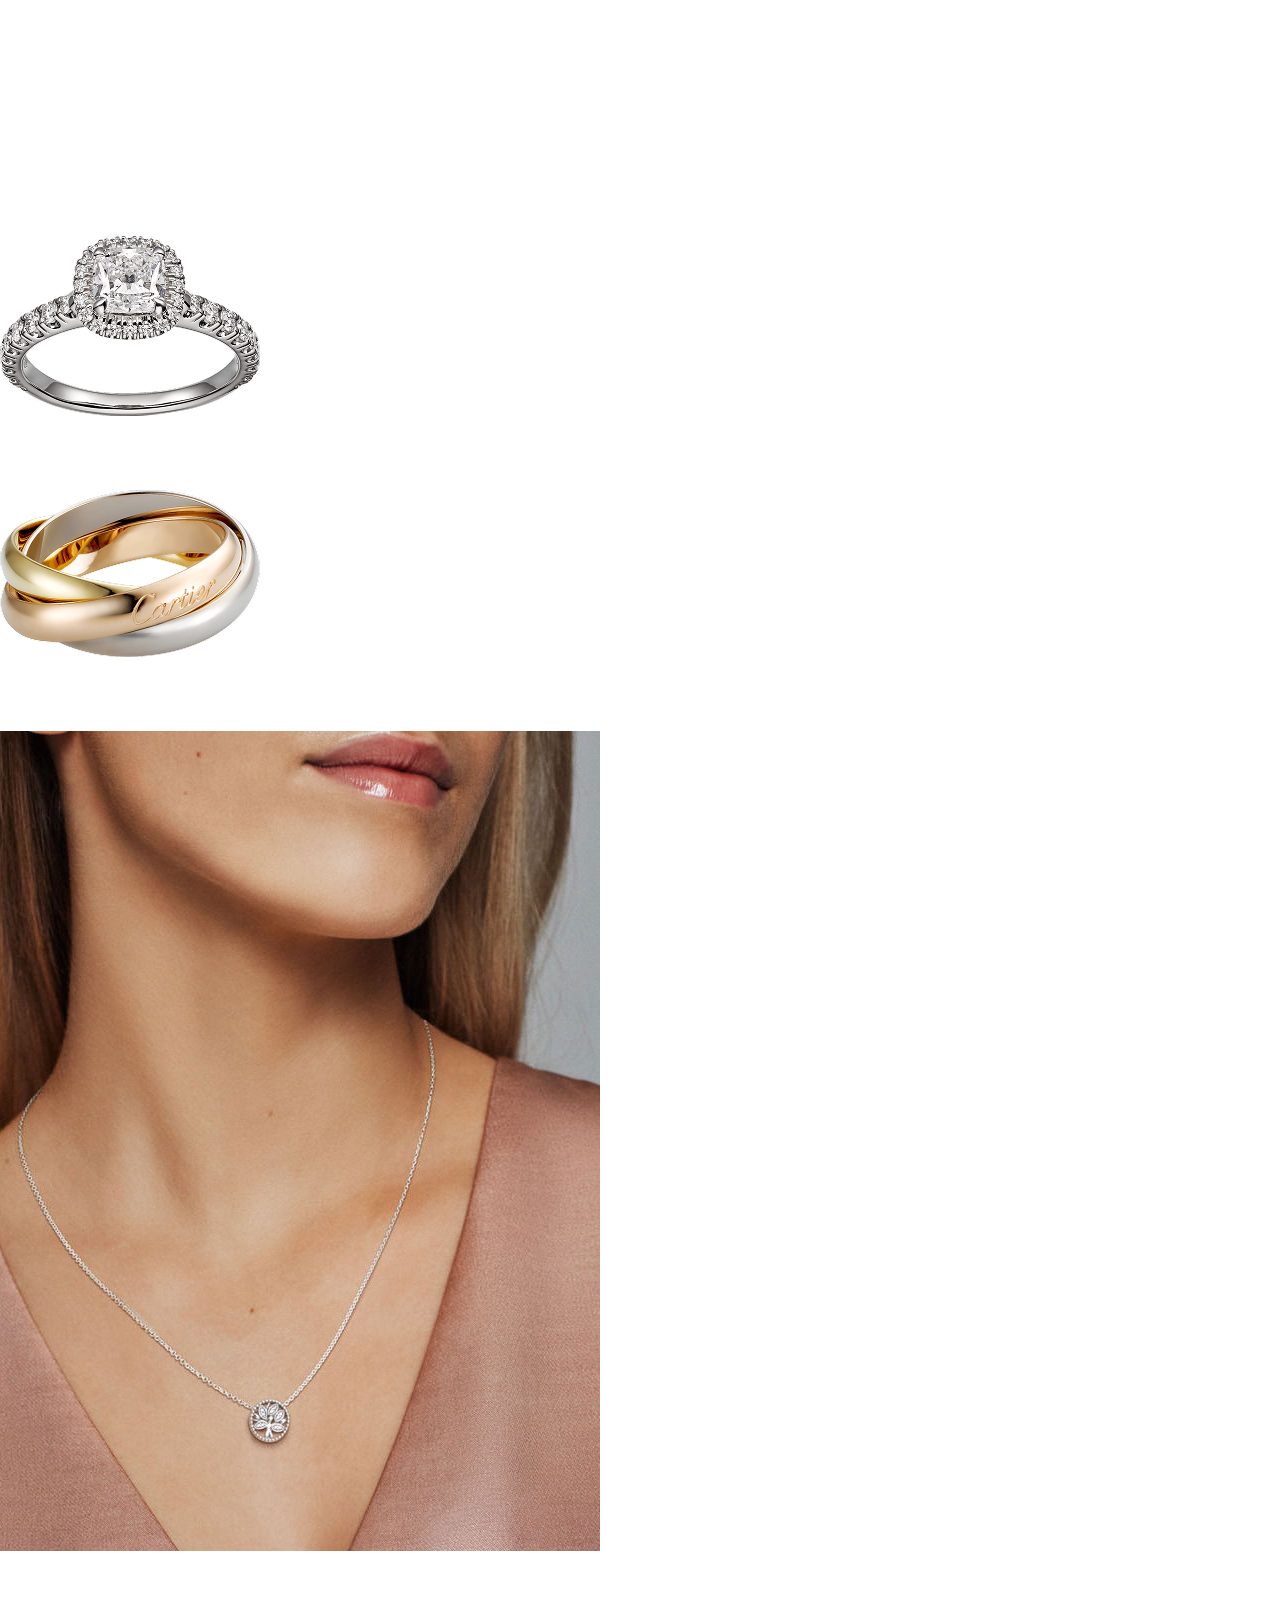
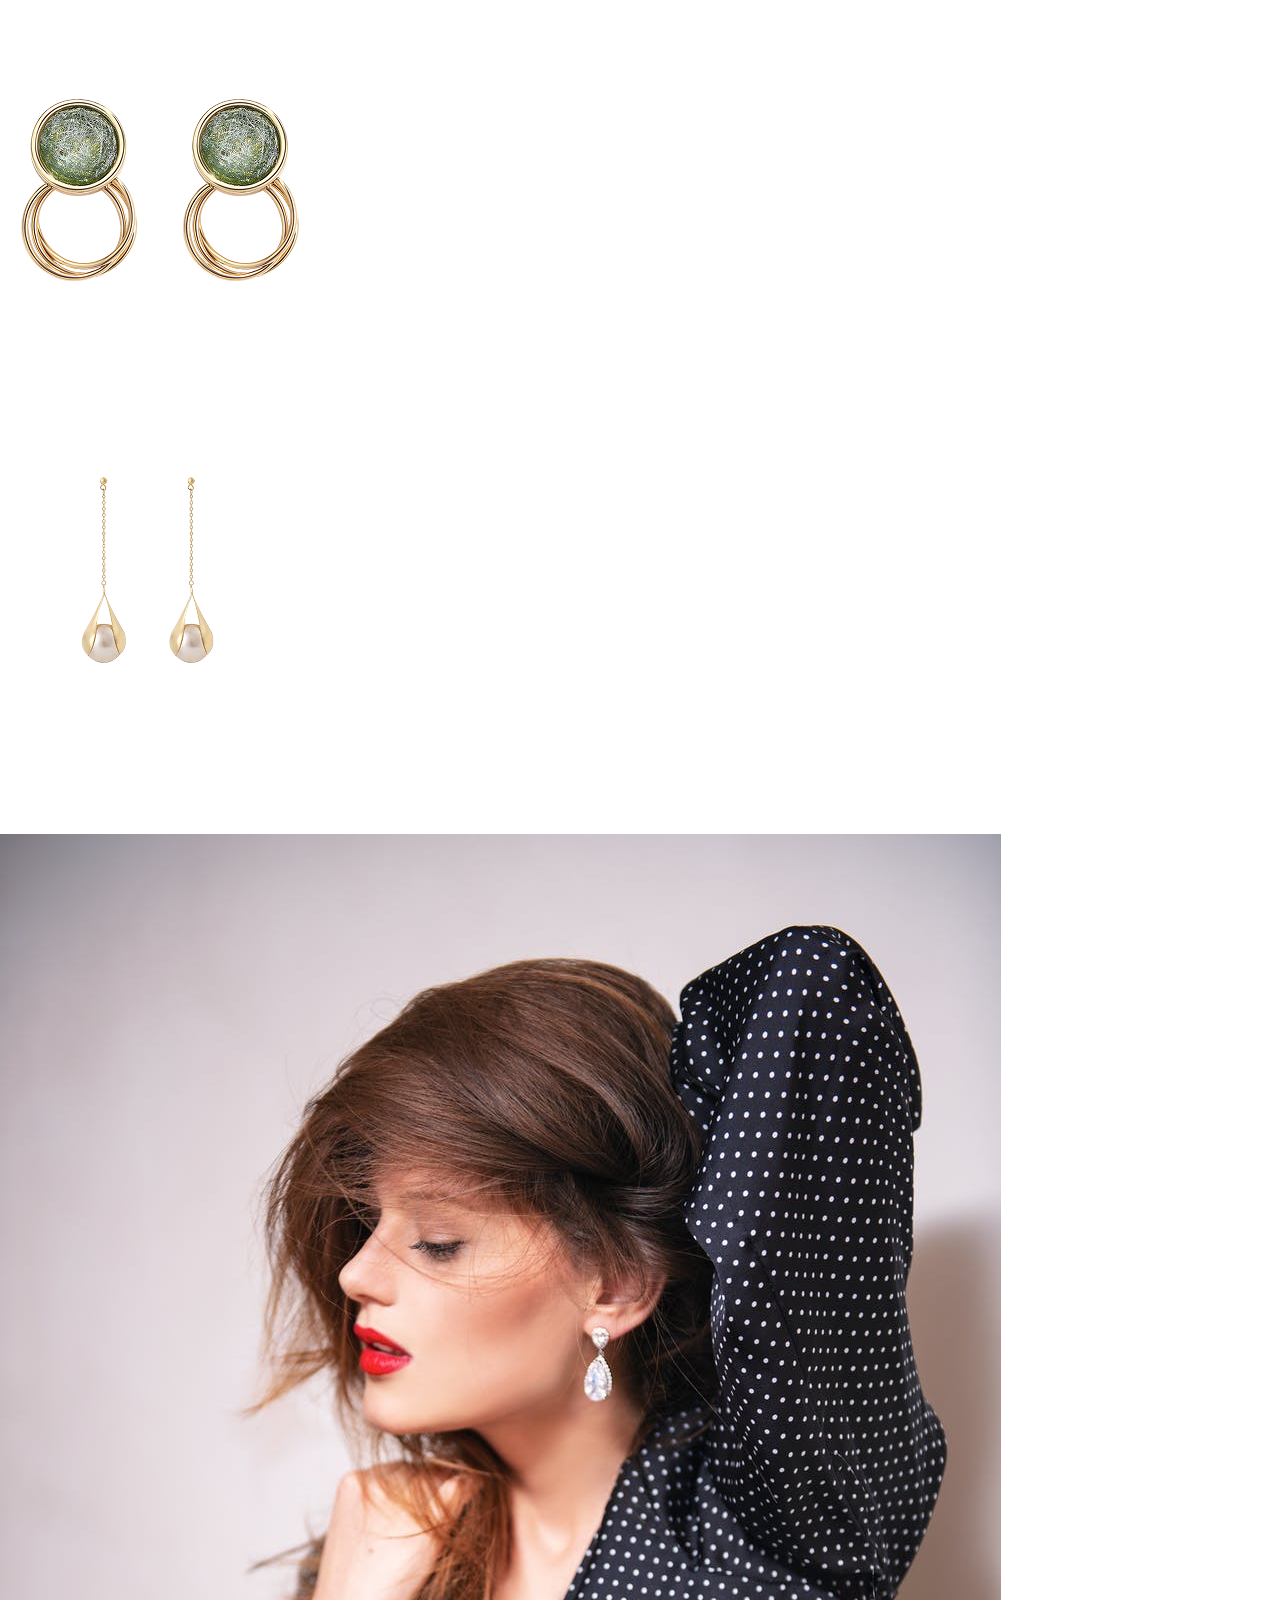
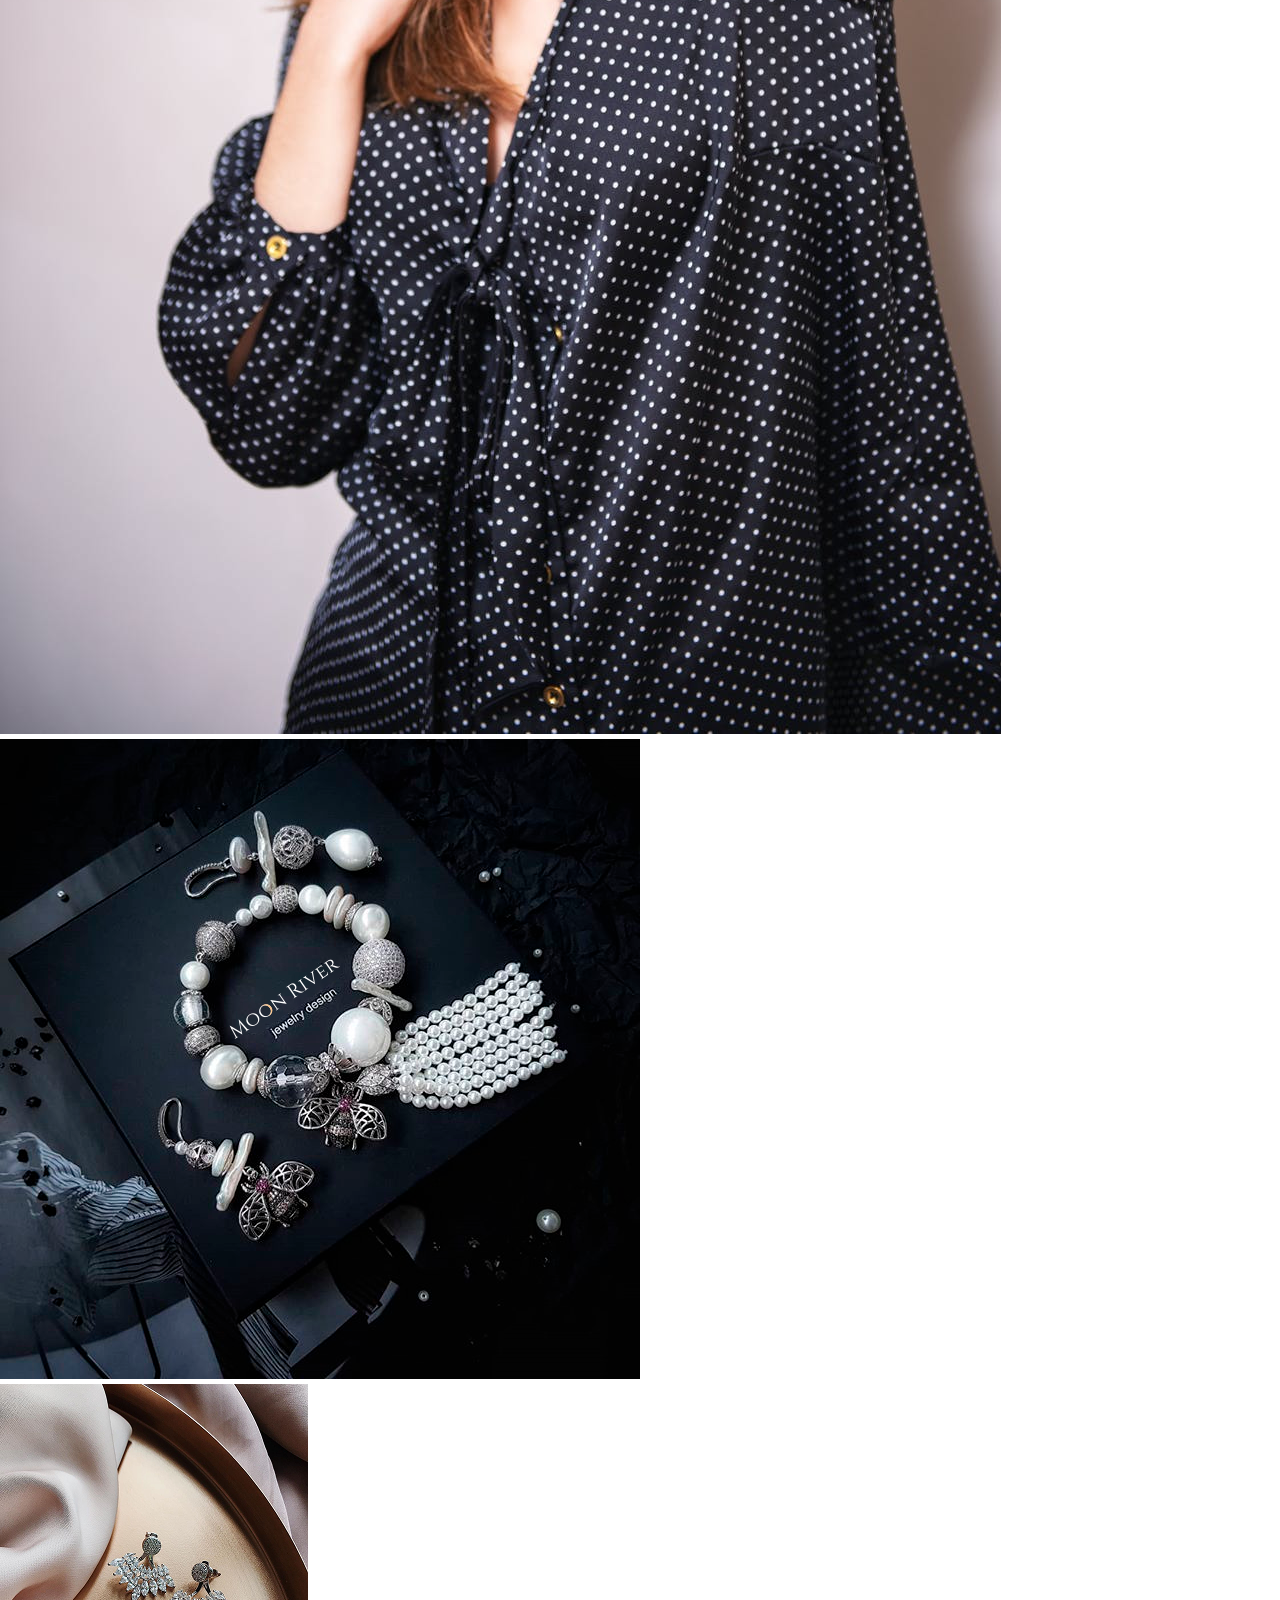
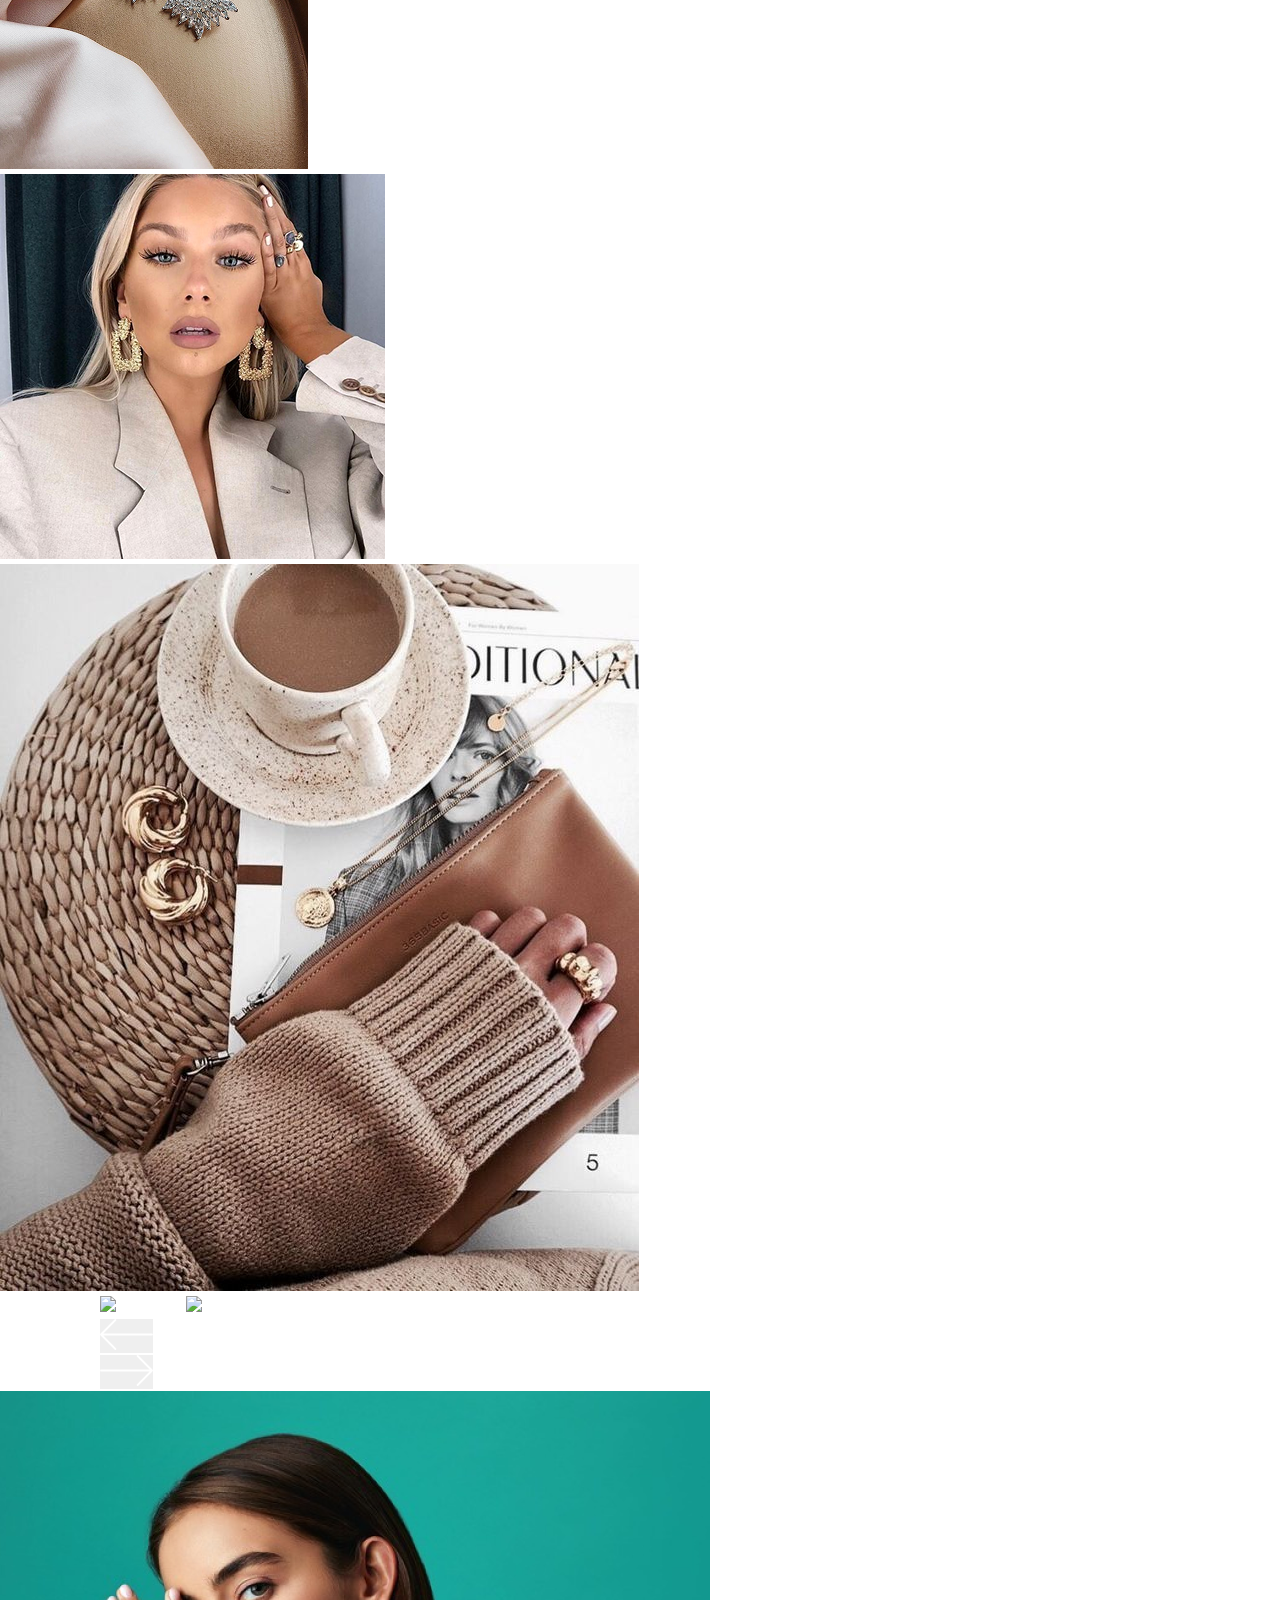
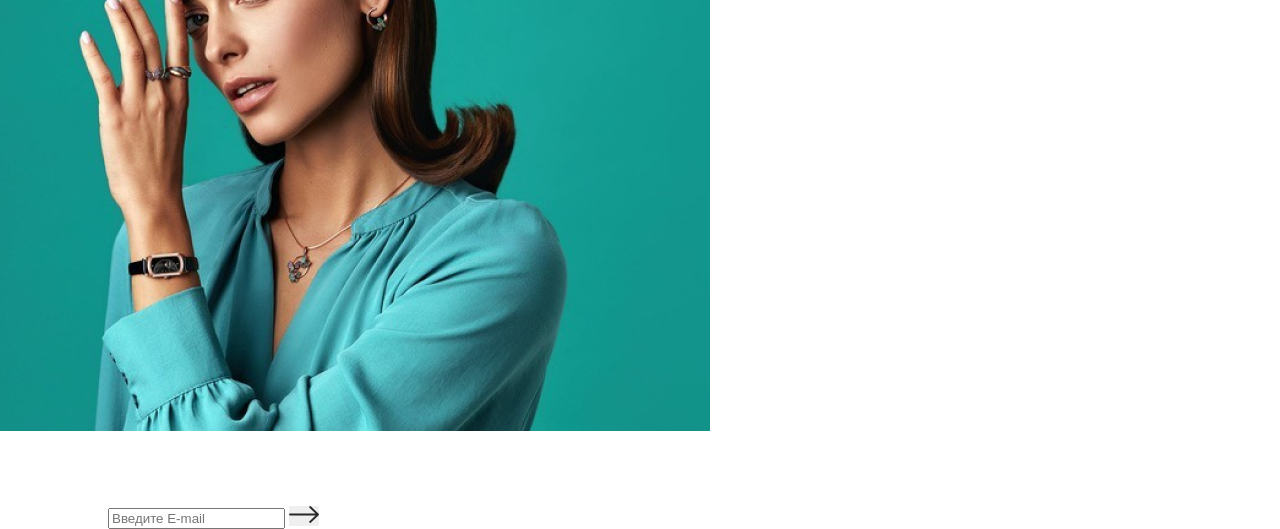
==== commit 36a83577: "feat(contacts): Добавлен блок Contacts (разметка и стили, форма емаил)" ====
--- a/index.html
+++ b/index.html
@@ -430,6 +430,38 @@
     </div>
   </section>
 
+   <section class="contacts">
+    <div class="contacts__inner">
+      <div class="contacts__image">
+        <img src="images/women-contact.png" alt="">
+      </div>
+      <div class="contacts__form">
+        <div class="contacts__form-content">
+          <h4 class="contacts__form-content pretitle">телефон флагманского магазина</h4>
+          <a href="tel:+3800456456" class="contacts__form-content phone">+3 800 456 456</a>
+          <h4 class="contacts__form-content subscribe">подпишитесь на новости</h4>
+          <div class="contact__form">
+             <form action="#">
+            <label class="contact__form-label" for="email">
+              <span class="contact__form-text" >Введите E-mail</span>
+            </label>
+                <input class="contact__form-input"
+                 type="email"
+                 id="email"
+                 name="email"
+                 placeholder="Введите E-mail">
+                  <button class="contact__form-btn" type="submit" aria-label="Отправить">
+                <img src="images/arrowblack.svg" alt="">
+              </button>
+            </form>
+          </div>
+        </div>
+      </div>
+    </div>
+  </section>
+
+  
+
   
   <script src="js/main.js"></script>
 </body>
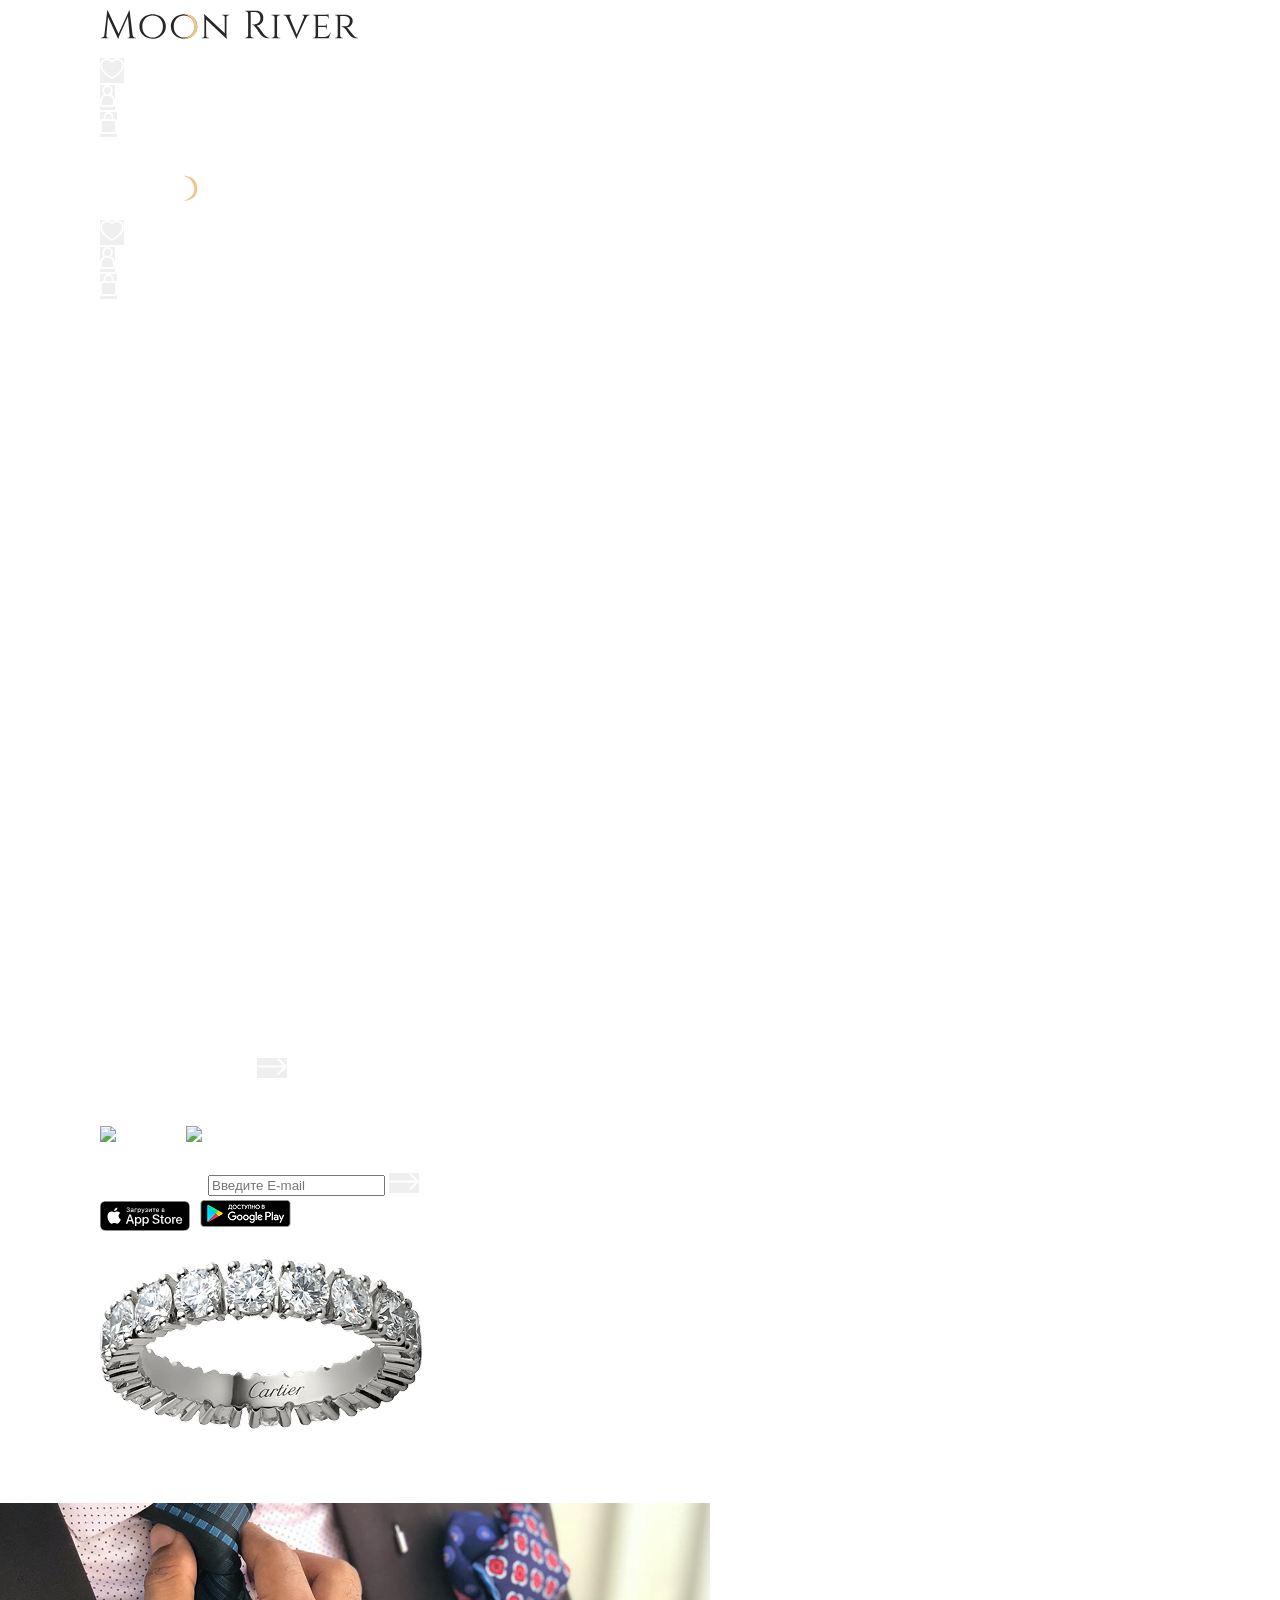
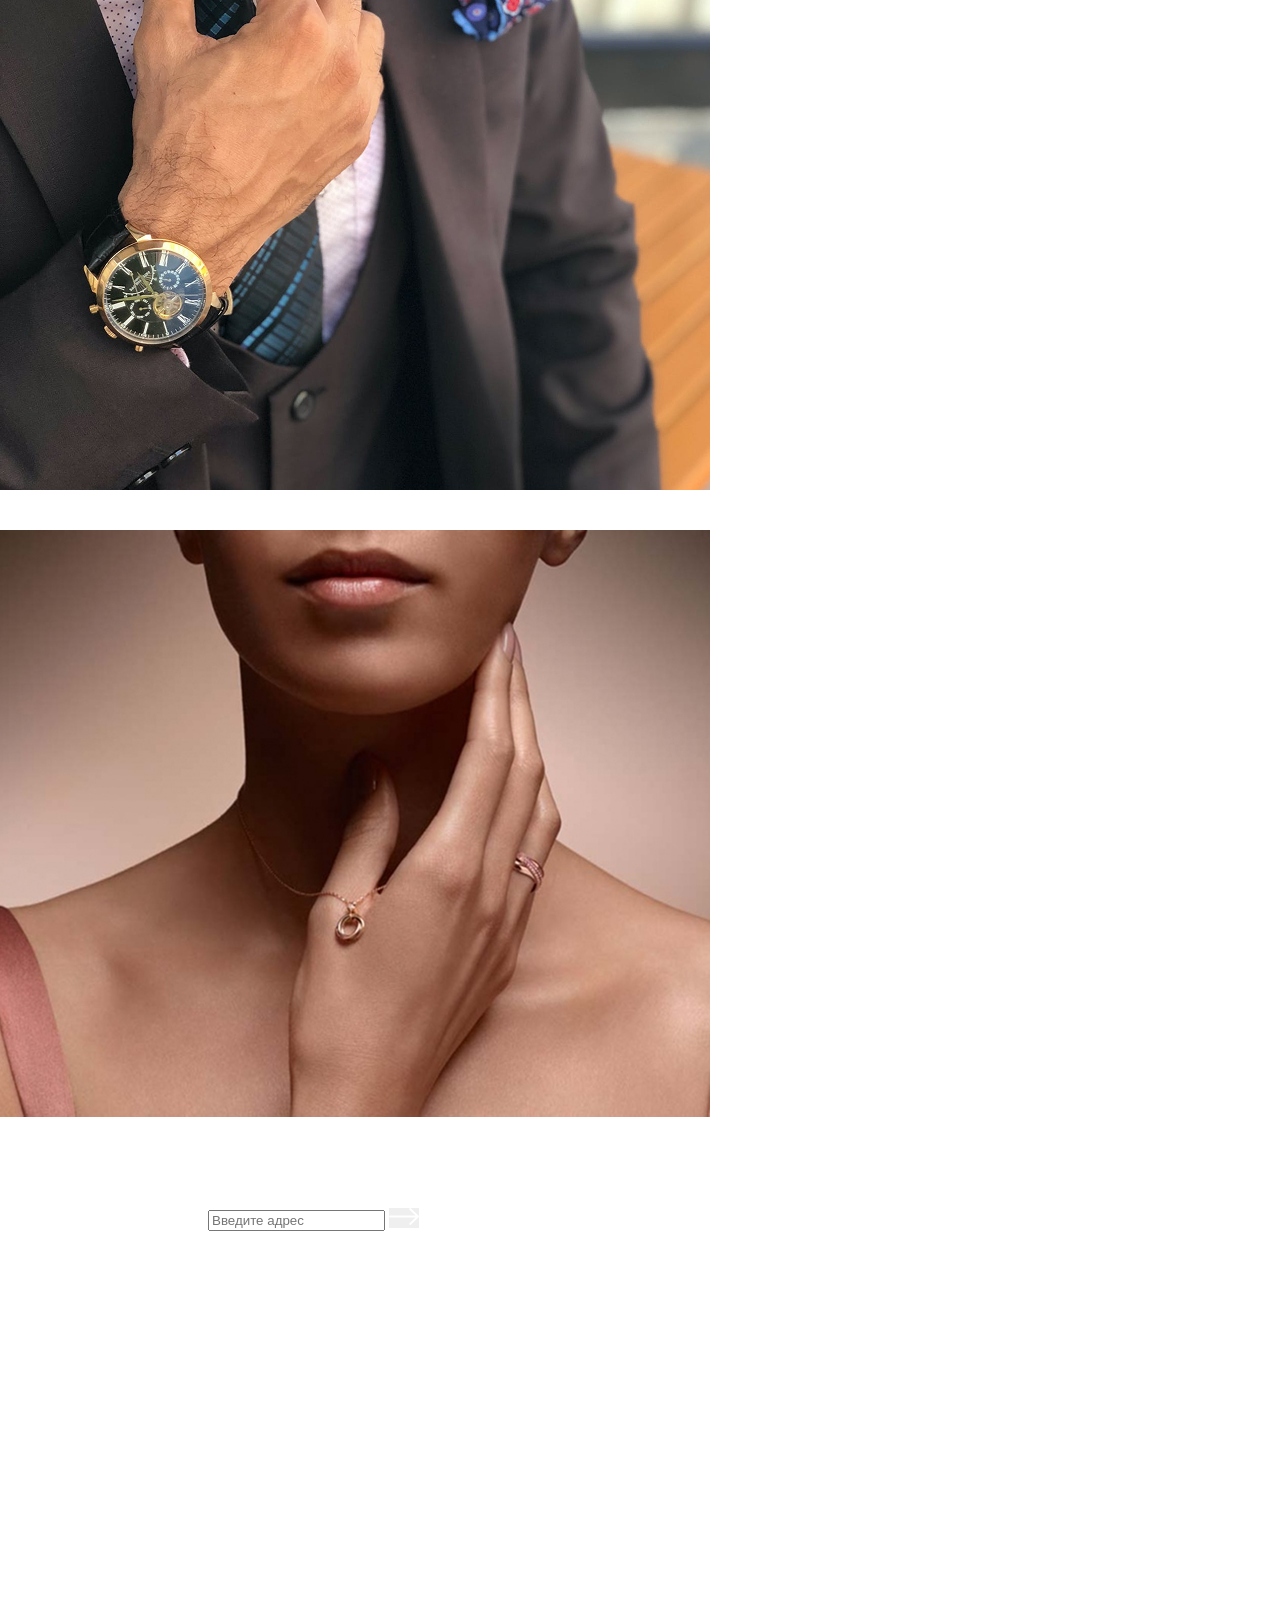
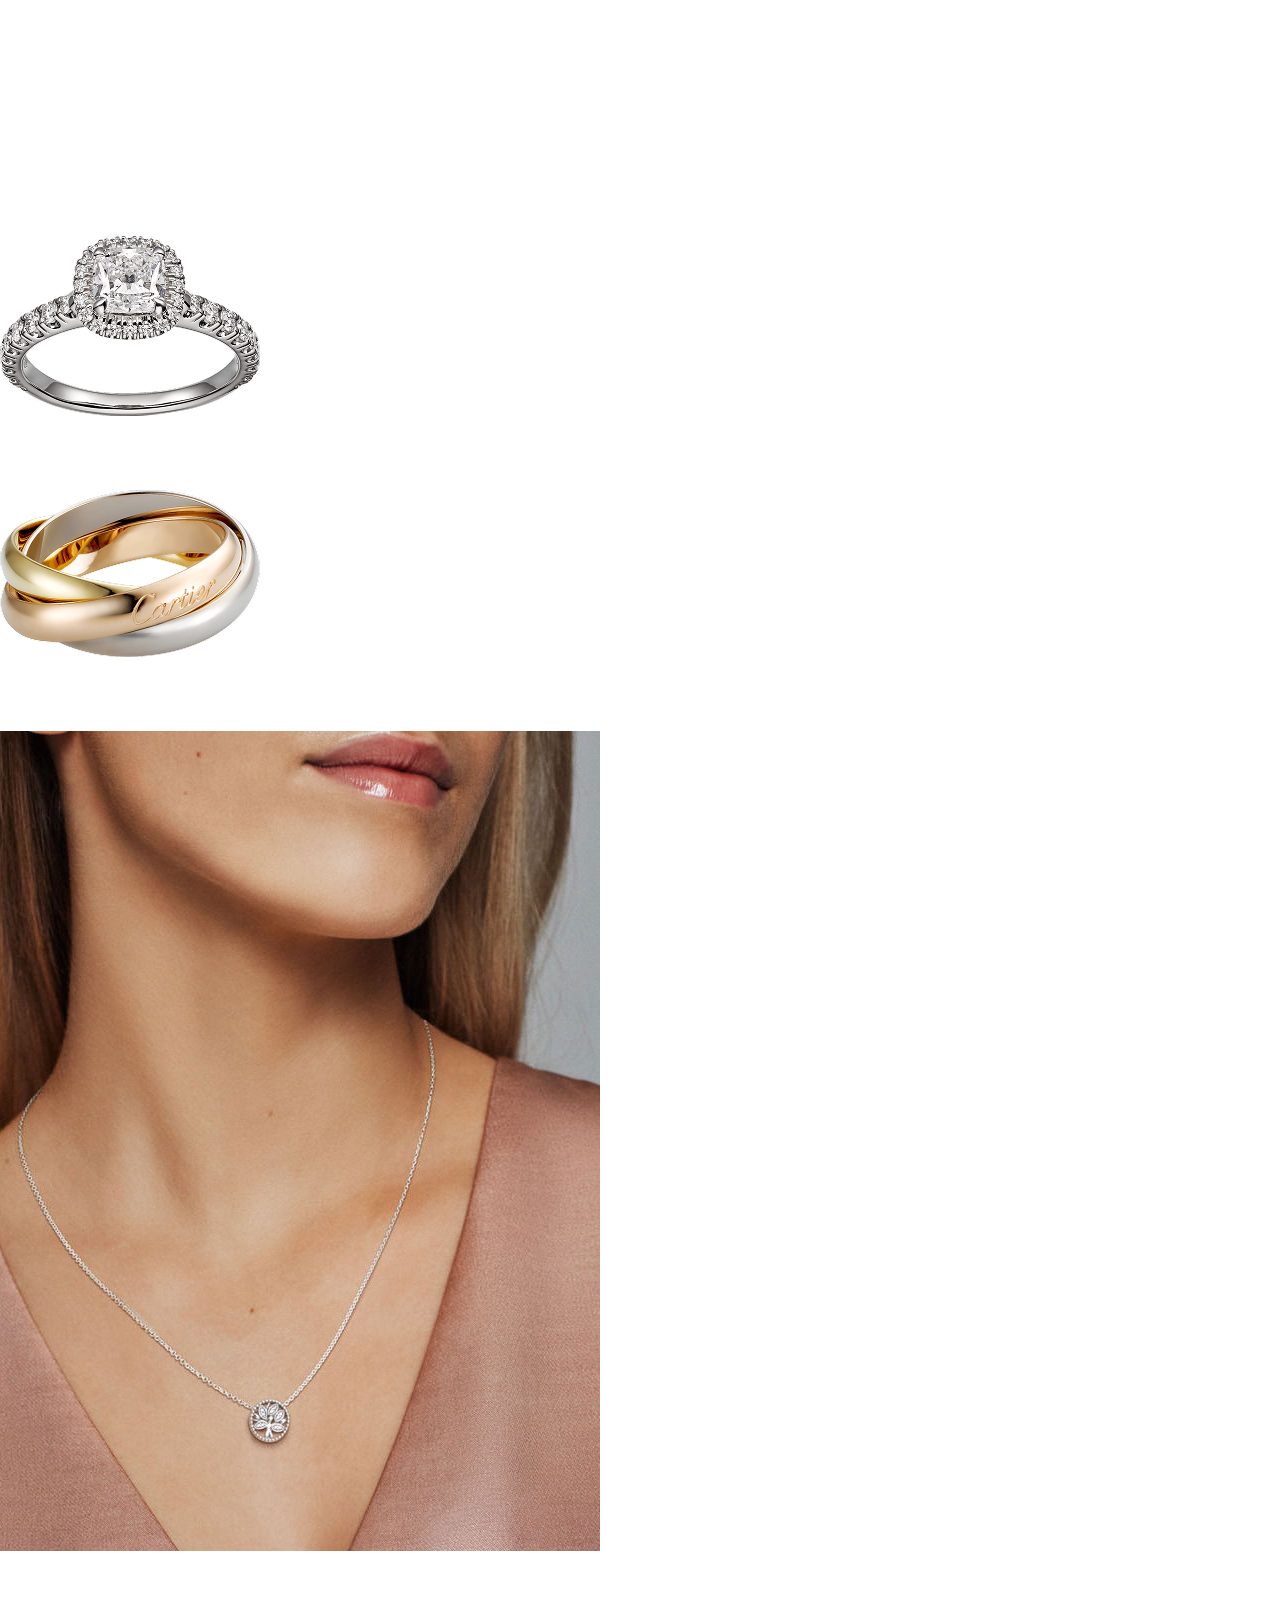
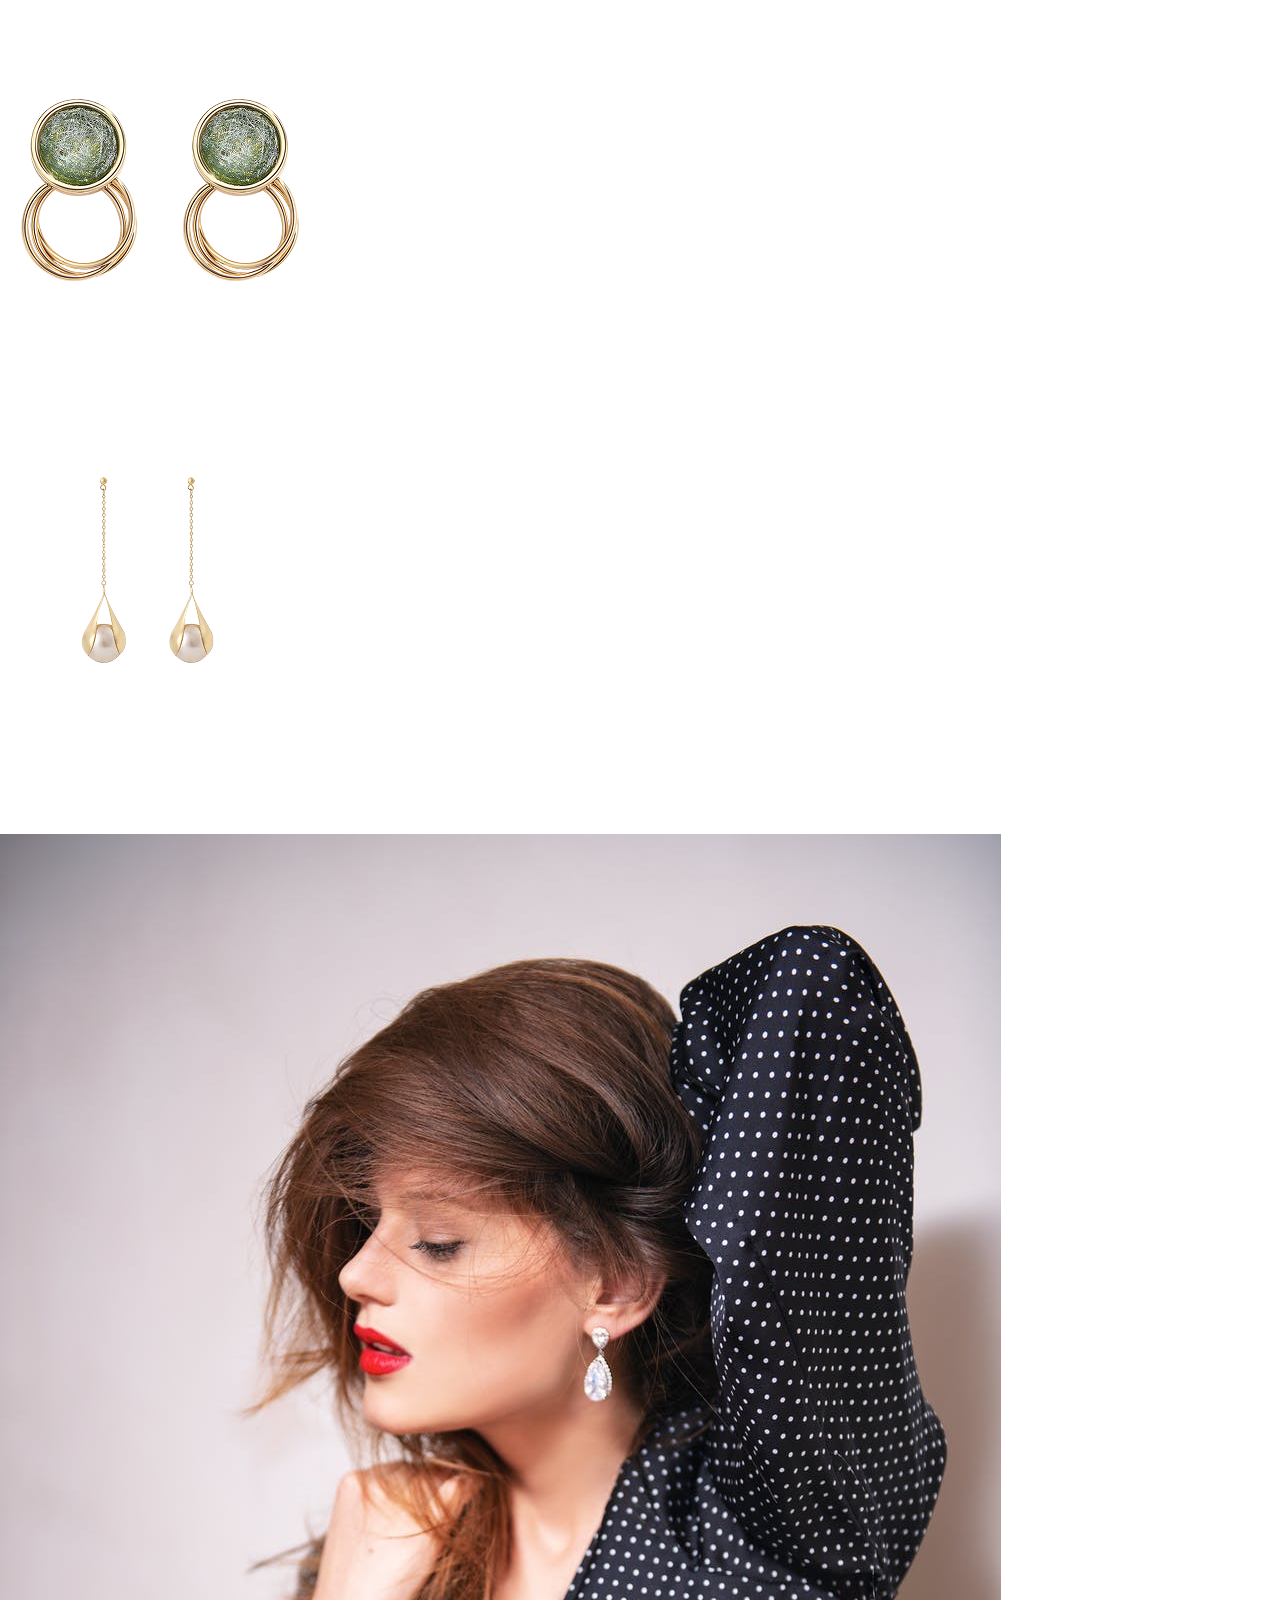
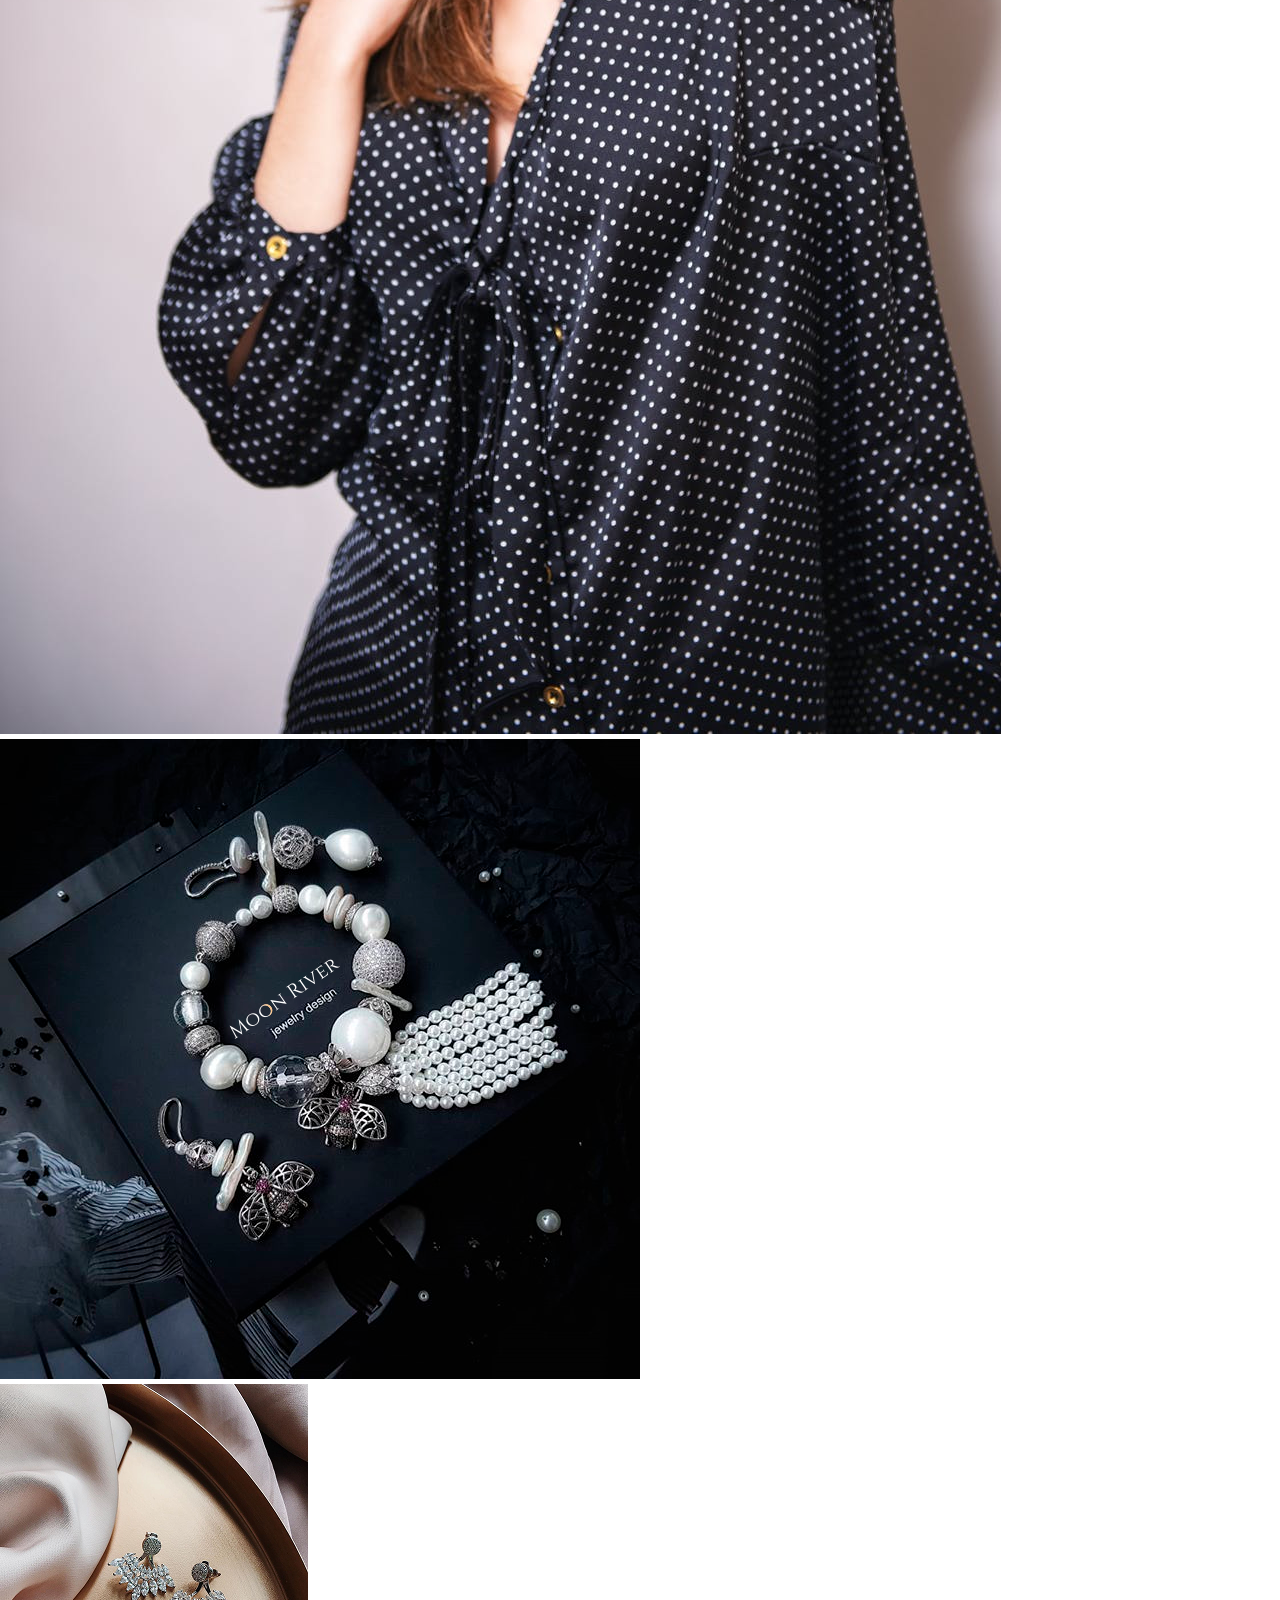
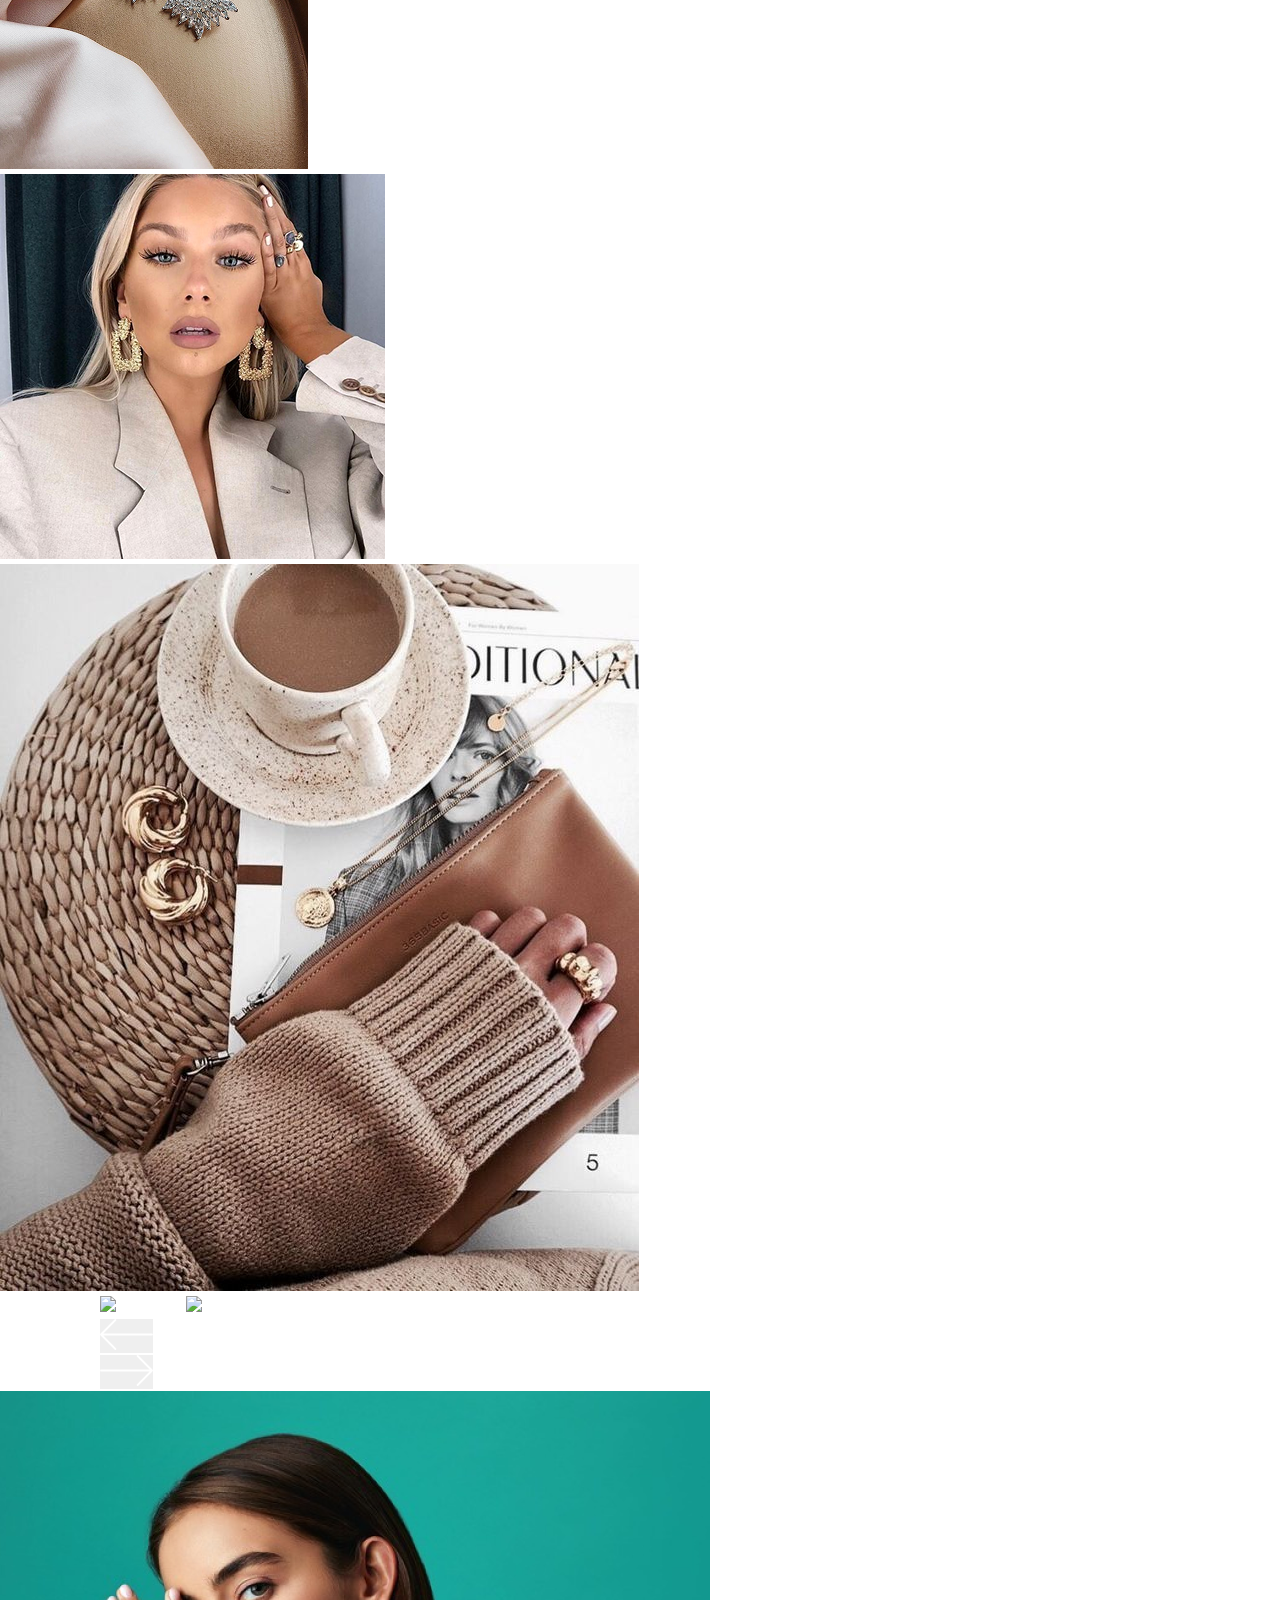
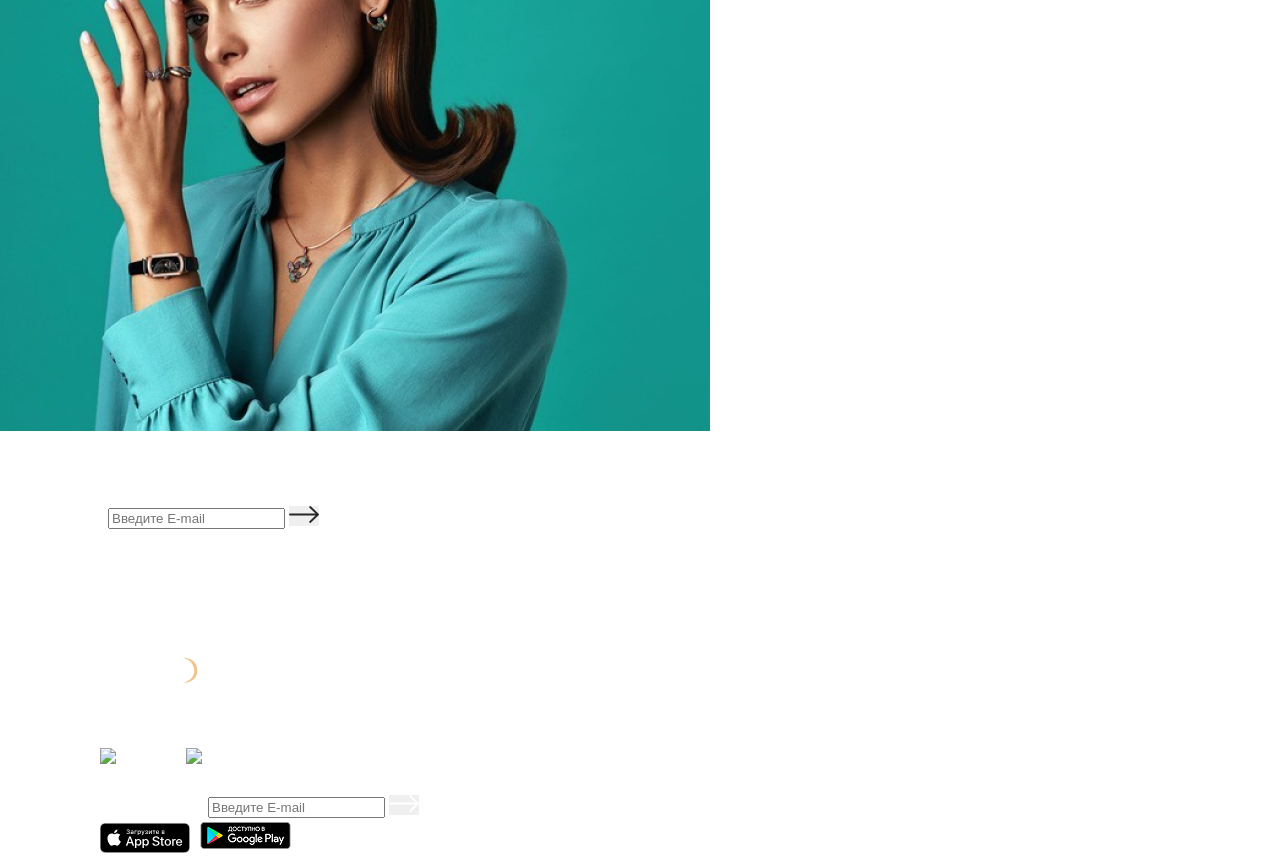
==== commit 8c73455d: "feat(footer): Добавлен блок Footer (разметка и стили)" ====
--- a/index.html
+++ b/index.html
@@ -460,9 +460,76 @@
     </div>
   </section>
 
-  
-
-  
+    <footer class="footer">
+    <div class="container">
+      <div class="footer__inner">
+        <nav class="footer__nav">
+          <ul class="footer__nav-list">
+            <li class="footer__nav-item">
+              <a href="#" class="footer__nav-link">работа в компании</a>
+            </li>
+            <li class="footer__nav-item">
+              <a href="#" class="footer__nav-link">условия пользования</a>
+            </li>
+            <li class="footer__nav-item">
+              <a href="#" class="footer__nav-link">выходные данные</a>
+            </li>
+            <li class="footer__nav-item">
+              <a href="#" class="footer__nav-link">политика конфиденциальности</a>
+            </li>
+            <li class="footer__nav-item">
+              <a href="#" class="footer__nav-link">карта сайта</a>
+            </li>
+          </ul>
+        </nav>
+        <div class="footer__bottom">
+          <div class="footer__img">
+            <a href="#" class="footer__logo"><img src="images/logo-white.svg" alt="Логотип компании"></a>
+          </div>
+          <div class="footer__bottom-actions">
+          <div class="footer__contact">
+            <h4 class="footer__contact-text">телефон горячей линии</h4>
+            <a href="tel:+3800456456" class="footer__contact-link">+3 800 456 456</a>
+              <div class="bottom__social">
+              <a href="#" class="bottom__social-link">
+                <img src="images/facebook.svg" alt="facebook">
+              </a>
+              <a href="#" class="bottom__social-link">
+                <img src="images/instagram.svg" alt="instagram">
+              </a>
+            </div>
+          </div>
+          <div class="footer__form-block">
+            <h4 class="footer__pretitle">подпишитесь на новости</h4>
+          <div class="footer__form">
+             <form action="#">
+            <label class="footer__form-label" for="email">
+              <span class="footer__form-text" >Введите E-mail</span>
+            </label>
+                <input class="footer__form-input"
+                 type="email"
+                 id="email"
+                 name="email"
+                 placeholder="Введите E-mail">
+                  <button class="footer__form-btn" type="submit" aria-label="Отправить">
+                <img src="images/arrow.svg" alt="">
+              </button>
+            </form>
+          </div>
+                <div class="footer__apps">
+                <a href="#" class="footer__apps-link">
+                  <img src="images/appstore.svg" alt="Загрузить в appstore">
+                </a>
+                <a href="#" class="footer__apps-link">
+                  <img src="images/googlepay.png" alt="Загрузить в google play">
+                </a>
+          </div>
+        </div>
+        </div>
+      </div>
+    </div>
+  </footer>
+
   <script src="js/main.js"></script>
 </body>
 </html>
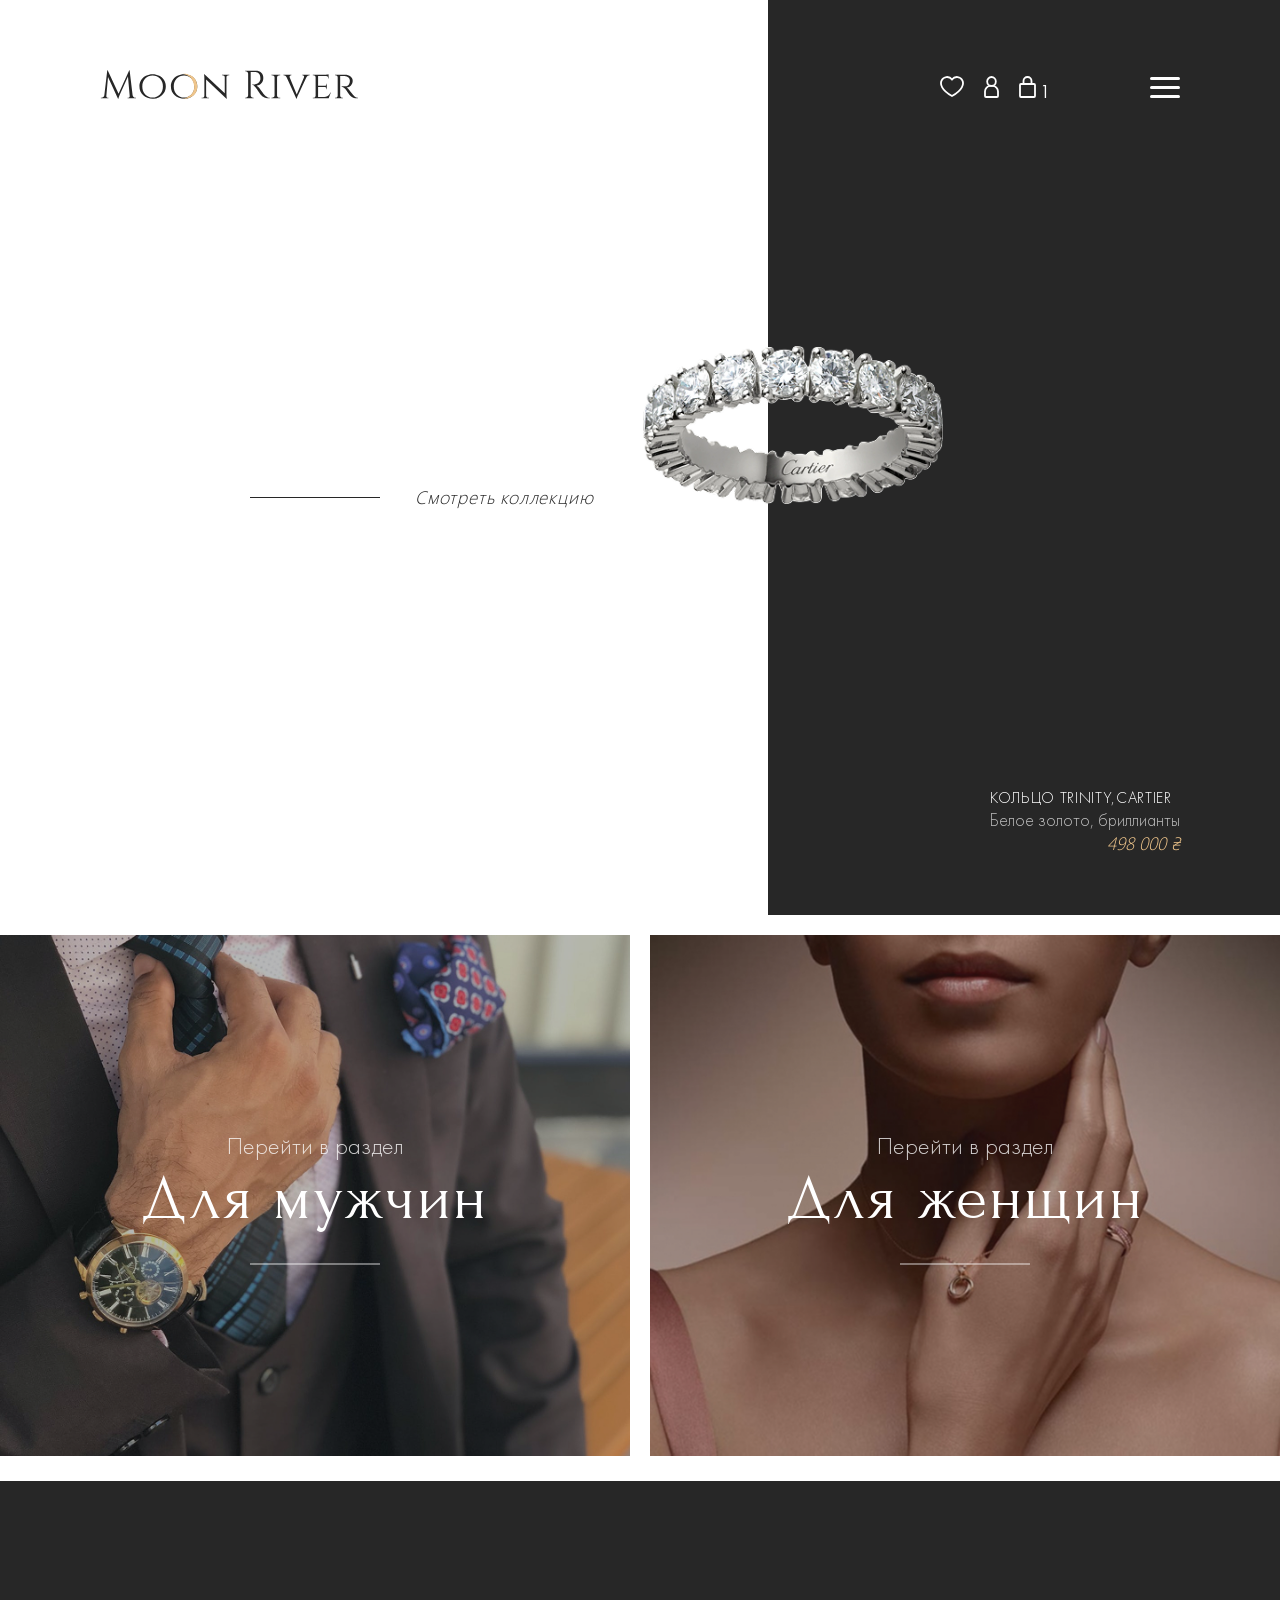
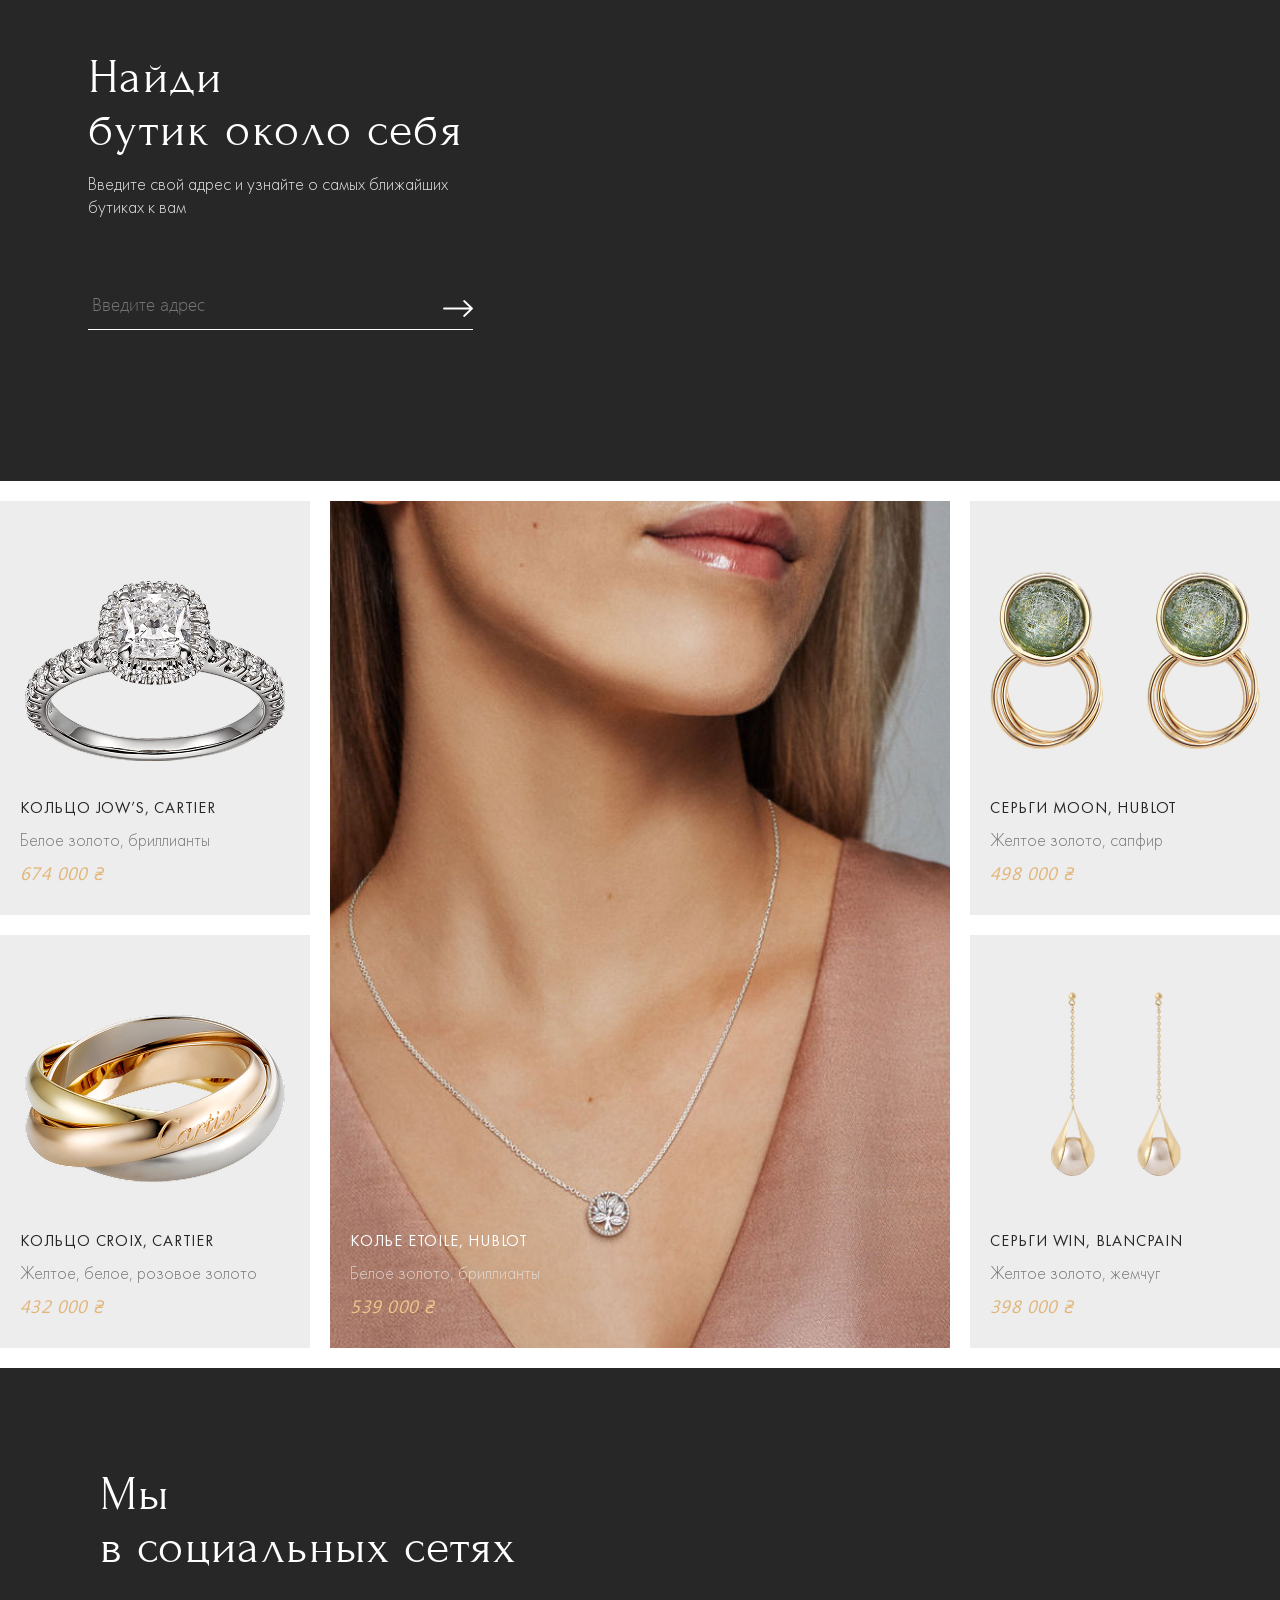
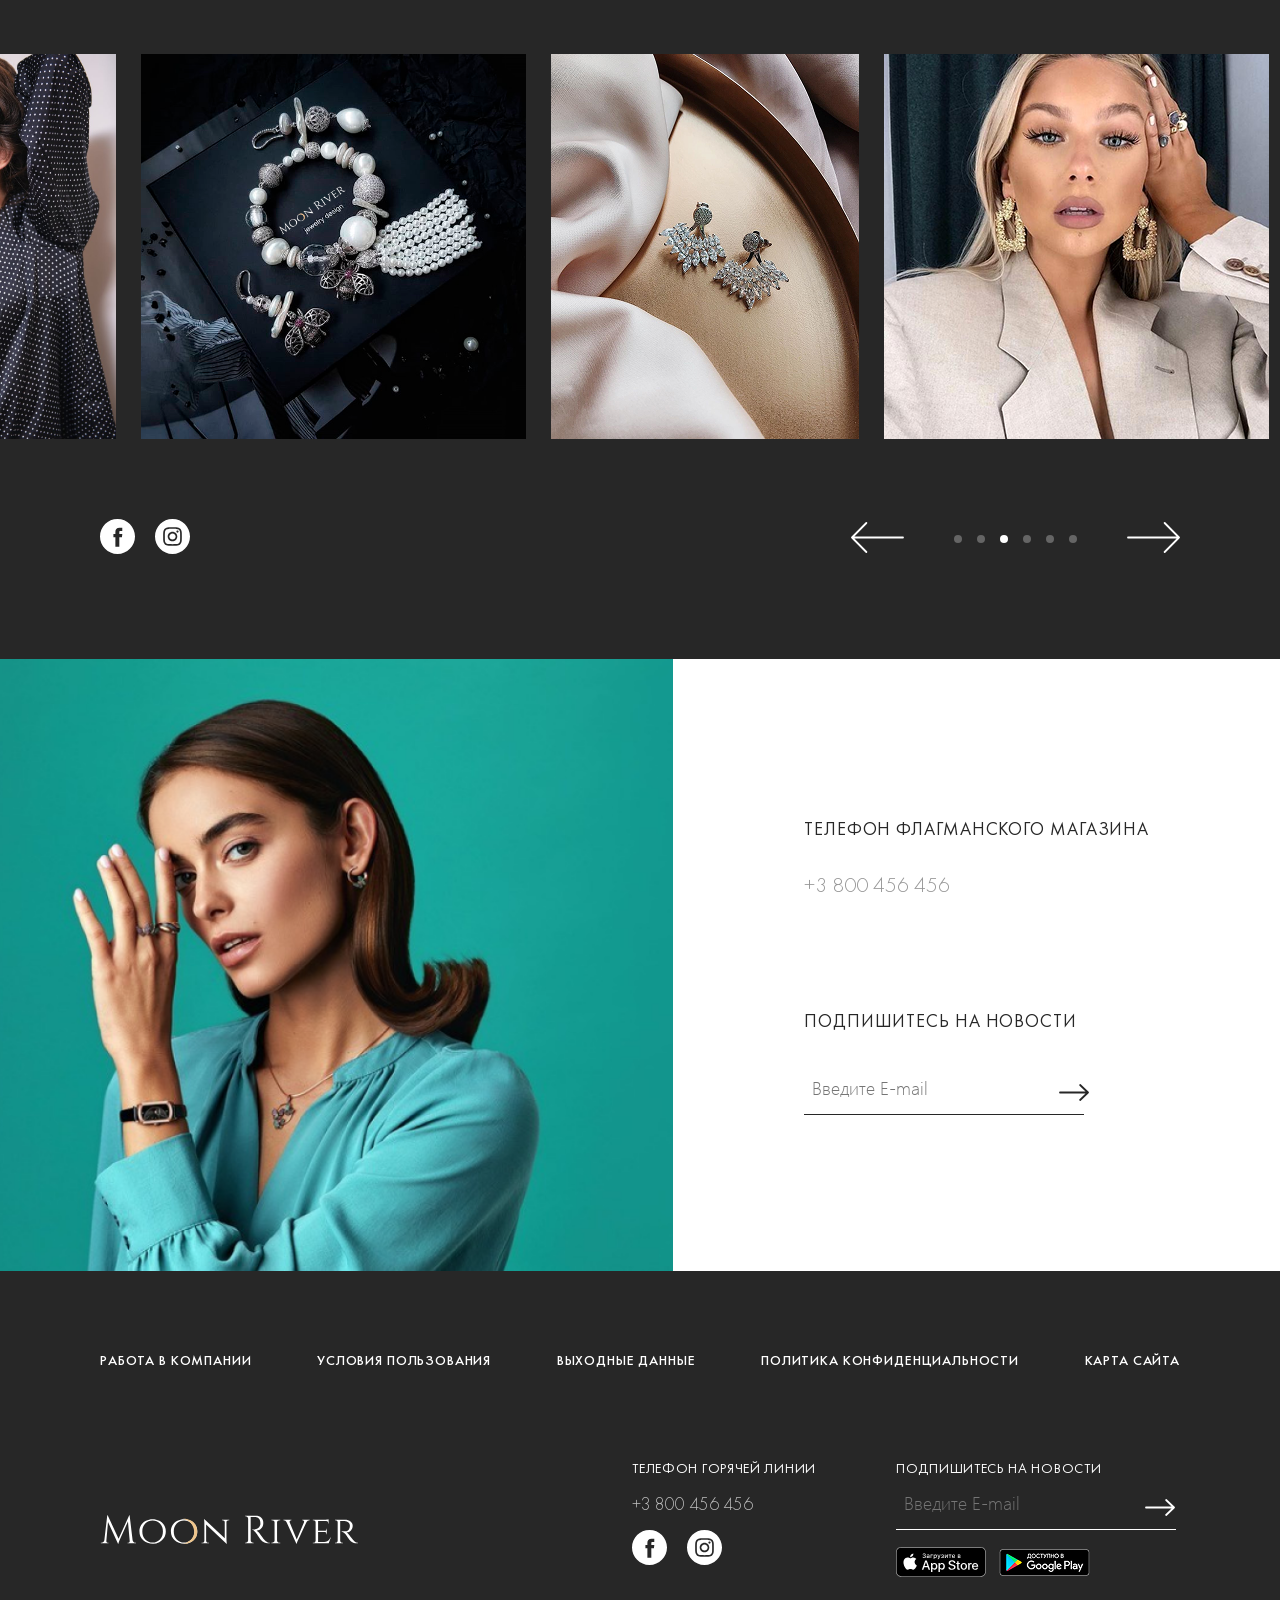
==== commit b960f863: "fix: исправлены пути к картинкам и добавлена компиляция CSS" ====
--- a/index.html
+++ b/index.html
@@ -13,7 +13,7 @@
       <div class="container">
         <div class="header__inner">
           <a href="" class="logo">
-            <img src="/images/logo.svg" alt="logo Moon River" />
+            <img src="images/logo.svg" alt="logo Moon River" />
           </a>
           <div class="header__tips">
             <ul class="header__list">
@@ -29,7 +29,7 @@
               </li>
               <li class="header__item">
                 <button class="header__btn">
-                  <img src="/images/basket.svg" alt="purchases" />
+                  <img src="images/basket.svg" alt="purchases" />
                 </button>
                 <span>1</span>
               </li>
@@ -51,7 +51,7 @@
         <div class="container">
           <div class="nav__head-inner">
             <a href="#" class="">
-              <img src="/images/logo-white.svg" alt="logo Moon River navigation" />
+              <img src="images/logo-white.svg" alt="logo Moon River navigation" />
             </a>
             <div class="nav__head-tips">
               <ul class="nav__head-list">
@@ -67,7 +67,7 @@
                 </li>
                 <li class="nav__head-item">
                   <button class="nav__head-btn">
-                    <img src="/images/basket.svg" alt="Покупки" />
+                    <img src="images/basket.svg" alt="Покупки" />
                   </button>
                   <span>1</span>
                 </li>
--- a/css/style.css
+++ b/css/style.css
@@ -97,4 +97,1912 @@
   font-family: 'FuturaPT-Book';
   margin: 0;
 }
+
+.header {
+  background-color: #272727;
+  padding-top: 60px;
+  background-color: transparent;
+  position: absolute;
+  top: 0;
+  left: 0;
+  width: 100%;
+  z-index: 20;
+}
+
+.header__inner {
+  display: -webkit-box;
+  display: -ms-flexbox;
+  display: flex;
+  -webkit-box-pack: justify;
+      -ms-flex-pack: justify;
+          justify-content: space-between;
+  -webkit-box-align: center;
+      -ms-flex-align: center;
+          align-items: center;
+}
+
+.header__list {
+  display: -webkit-box;
+  display: -ms-flexbox;
+  display: flex;
+  -webkit-box-pack: justify;
+      -ms-flex-pack: justify;
+          justify-content: space-between;
+  -webkit-box-align: center;
+      -ms-flex-align: center;
+          align-items: center;
+  gap: 20px;
+}
+
+.header__btn {
+  background: transparent;
+  cursor: pointer;
+}
+
+.header__btn.menu {
+  width: 30px;
+  height: 24px;
+  display: -webkit-box;
+  display: -ms-flexbox;
+  display: flex;
+  -webkit-box-orient: vertical;
+  -webkit-box-direction: normal;
+      -ms-flex-direction: column;
+          flex-direction: column;
+  gap: 6px;
+  cursor: pointer;
+}
+
+.header__btn.menu:hover span:first-child {
+  -webkit-transform: translateY(-2px);
+          transform: translateY(-2px);
+}
+
+.header__btn.menu:hover span:last-child {
+  -webkit-transform: translateY(2px);
+          transform: translateY(2px);
+}
+
+.header__btn.menu span {
+  display: block;
+  width: 100%;
+  height: 3px;
+  background-color: #fff;
+  border-radius: 2px;
+  -webkit-transition: -webkit-transform 0.3s ease;
+  transition: -webkit-transform 0.3s ease;
+  transition: transform 0.3s ease;
+  transition: transform 0.3s ease, -webkit-transform 0.3s ease;
+}
+
+.header__item.btn {
+  margin-left: 80px;
+}
+
+@media (min-width: 1440px) {
+  .container {
+    max-width: 1600px;
+  }
+}
+
+@media (max-width: 1024px) {
+  .header__btn img,
+  .header__btn.menu span {
+    -webkit-filter: drop-shadow(2px 2px 2px rgba(0, 0, 0, 0.5));
+            filter: drop-shadow(2px 2px 2px rgba(0, 0, 0, 0.5));
+  }
+}
+
+@media (max-width: 600px) {
+  .header__inner {
+    -webkit-box-orient: vertical;
+    -webkit-box-direction: normal;
+        -ms-flex-direction: column;
+            flex-direction: column;
+  }
+  .header__btn.menu span {
+    height: 2px;
+  }
+  .logo {
+    margin-bottom: 25px;
+  }
+}
+
+.nav__show {
+  background-color: #272727;
+  position: absolute;
+  top: 0;
+  left: 0;
+  width: 100%;
+  z-index: 50;
+  opacity: 0;
+  pointer-events: none;
+  -webkit-transform: translateY(-30%);
+          transform: translateY(-30%);
+  -webkit-transition: all 0.5s ease;
+  transition: all 0.5s ease;
+}
+
+.nav__show.active {
+  opacity: 1;
+  pointer-events: auto;
+  -webkit-transform: translateY(0);
+          transform: translateY(0);
+}
+
+.nav__head {
+  padding: 40px 0;
+}
+
+.nav__head-inner {
+  display: -webkit-box;
+  display: -ms-flexbox;
+  display: flex;
+  -webkit-box-pack: justify;
+      -ms-flex-pack: justify;
+          justify-content: space-between;
+  -webkit-box-align: center;
+      -ms-flex-align: center;
+          align-items: center;
+}
+
+.nav__head-list {
+  display: -webkit-box;
+  display: -ms-flexbox;
+  display: flex;
+  -webkit-box-pack: justify;
+      -ms-flex-pack: justify;
+          justify-content: space-between;
+  -webkit-box-align: center;
+      -ms-flex-align: center;
+          align-items: center;
+  gap: 40px;
+}
+
+.nav__head-btn {
+  background: transparent;
+  cursor: pointer;
+}
+
+.nav__head-btn.menu {
+  width: 30px;
+  height: 24px;
+  display: -webkit-box;
+  display: -ms-flexbox;
+  display: flex;
+  -webkit-box-orient: vertical;
+  -webkit-box-direction: normal;
+      -ms-flex-direction: column;
+          flex-direction: column;
+  gap: 6px;
+  -webkit-transition: 0.3s ease;
+  transition: 0.3s ease;
+  position: relative;
+  cursor: pointer;
+}
+
+.nav__head-btn.menu span {
+  position: absolute;
+  top: 11px;
+  left: 16px;
+  display: block;
+  width: 100%;
+  height: 3px;
+  background-color: #fff;
+  border-radius: 2px;
+  -webkit-transform: translate(-50%, 50%);
+          transform: translate(-50%, 50%);
+}
+
+.nav__head-btn.menu span:first-child {
+  -webkit-transform: translate(-50%, -50%) rotate(45deg);
+          transform: translate(-50%, -50%) rotate(45deg);
+}
+
+.nav__head-btn.menu span:last-child {
+  -webkit-transform: translate(-50%, -50%) rotate(-45deg);
+          transform: translate(-50%, -50%) rotate(-45deg);
+}
+
+.nav__head-btn.menu:hover {
+  -webkit-transform: scale(1.2);
+          transform: scale(1.2);
+}
+
+.nav__head-item.btn {
+  margin-left: 80px;
+}
+
+.nav {
+  background-color: #2F2F2F;
+}
+
+.nav__menu-list {
+  display: -webkit-box;
+  display: -ms-flexbox;
+  display: flex;
+  -webkit-box-pack: justify;
+      -ms-flex-pack: justify;
+          justify-content: space-between;
+  gap: 25px;
+}
+
+.nav__menu-item {
+  padding: 27px 0;
+}
+
+.nav__menu-link {
+  font-size: 16px;
+  font-family: 'FuturaPT-Medium';
+  font-weight: 500;
+  text-transform: uppercase;
+  letter-spacing: .96px;
+  position: relative;
+  display: inline-block;
+}
+
+.nav__menu-link::after {
+  content: '';
+  position: absolute;
+  width: 0;
+  height: 1.8px;
+  background-color: #fff;
+  display: block;
+  left: 50%;
+  top: 49px;
+  -webkit-transform: translate(-50%);
+          transform: translate(-50%);
+  -webkit-transition: all 0.3s ease;
+  transition: all 0.3s ease;
+}
+
+.nav__menu-link:hover::after {
+  width: 100%;
+  background-color: #E2B67A;
+}
+
+.nav__menu-link.used {
+  position: relative;
+}
+
+.nav__menu-link.used::after {
+  content: '';
+  position: absolute;
+  width: 100%;
+  height: 1.8px;
+  background-color: #fff;
+  display: block;
+  top: 49px;
+}
+
+.nav__categories {
+  padding: 70px 0;
+  position: relative;
+}
+
+.nav__categories::after {
+  content: '';
+  position: absolute;
+  width: 100%;
+  background-color: #2F2F2F;
+  height: 1.8px;
+  left: 0;
+  bottom: 0;
+}
+
+.nav__categories-list {
+  display: -webkit-box;
+  display: -ms-flexbox;
+  display: flex;
+  gap: 100px;
+}
+
+.nav__categories-item {
+  margin-bottom: 30px;
+}
+
+.nav__categories-title {
+  font-size: 16px;
+  margin-bottom: 30px;
+  font-weight: 600;
+  font-family: 'FuturaPT-Bold';
+  text-transform: uppercase;
+  letter-spacing: .95px;
+}
+
+.nav__categories-sublist {
+  display: -webkit-box;
+  display: -ms-flexbox;
+  display: flex;
+  -webkit-box-orient: vertical;
+  -webkit-box-direction: normal;
+      -ms-flex-direction: column;
+          flex-direction: column;
+  gap: 15px;
+}
+
+.nav__categories-subitem {
+  font-size: 18px;
+}
+
+.nav__categories-sublink {
+  letter-spacing: .96px;
+  position: relative;
+}
+
+.nav__categories-sublink::after {
+  content: '';
+  position: absolute;
+  width: 0;
+  height: 1.8px;
+  background-color: #fff;
+  display: block;
+  left: 50%;
+  top: 25px;
+  -webkit-transform: translate(-50%);
+          transform: translate(-50%);
+  -webkit-transition: all 0.3s ease;
+  transition: all 0.3s ease;
+  display: inline-block;
+}
+
+.nav__categories-sublink:hover::after {
+  width: 100%;
+  background-color: #E2B67A;
+}
+
+.nav__categories-sublink.brands {
+  color: #EFC58B;
+  opacity: 0.9;
+  font-style: italic;
+  font-weight: 300;
+  font-family: 'SegoeUI-Light';
+  font-size: 16px;
+}
+
+.bottom__nav {
+  padding: 70px 0;
+}
+
+.bottom__content {
+  display: -webkit-box;
+  display: -ms-flexbox;
+  display: flex;
+  gap: 140px;
+}
+
+.bottom__box {
+  padding: 30px;
+  max-width: 750px;
+  width: 100%;
+  height: 270px;
+  background-image: url(../images/navbot.png);
+  background-size: cover;
+  background-repeat: no-repeat;
+  display: -webkit-box;
+  display: -ms-flexbox;
+  display: flex;
+  -webkit-box-orient: vertical;
+  -webkit-box-direction: normal;
+      -ms-flex-direction: column;
+          flex-direction: column;
+  position: relative;
+}
+
+.bottom__box p {
+  z-index: 10;
+  letter-spacing: 1.5px;
+}
+
+.bottom__box::before {
+  content: '';
+  position: absolute;
+  top: 0;
+  left: 0;
+  right: 0;
+  bottom: 0;
+  background-color: rgba(0, 14, 33, 0.4);
+  z-index: 1;
+}
+
+.bottom__box-subtitle {
+  justify-self: flex-start;
+  z-index: 10;
+  letter-spacing: .95px;
+}
+
+.bottom__box-title {
+  -ms-flex-item-align: center;
+      -ms-grid-row-align: center;
+      align-self: center;
+  -ms-grid-column-align: center;
+      justify-self: center;
+  margin-top: 55px;
+  margin-left: 25px;
+  text-align: center;
+  font-size: 48px;
+  font-weight: 400;
+  font-family: 'Forum';
+  z-index: 10;
+  letter-spacing: .65px;
+}
+
+.bottom__box-link {
+  position: absolute;
+  justify-self: flex-end;
+  bottom: 20px;
+  right: 100px;
+  z-index: 10;
+  letter-spacing: 1.2px;
+  cursor: pointer;
+  -webkit-transition: -webkit-transform 0.3s ease;
+  transition: -webkit-transform 0.3s ease;
+  transition: transform 0.3s ease;
+  transition: transform 0.3s ease, -webkit-transform 0.3s ease;
+}
+
+.bottom__box-link:hover {
+  -webkit-transform: scaleX(1.04);
+          transform: scaleX(1.04);
+  opacity: 0.7;
+}
+
+.box__arrow-btn {
+  position: absolute;
+  background-color: transparent;
+  bottom: 20px;
+  z-index: 10;
+  right: 45px;
+  cursor: pointer;
+  -webkit-transition: 0.2s ease;
+  transition: 0.2s ease;
+}
+
+.box__arrow-btn:hover {
+  -webkit-transform: translateX(7px);
+          transform: translateX(7px);
+}
+
+.bottom__phone {
+  margin-bottom: 15px;
+}
+
+.bottom__phone-desc {
+  text-transform: uppercase;
+  margin-bottom: 15px;
+  font-size: 14px;
+}
+
+.bottom__phone-tel {
+  color: #C2C2C2;
+  font-weight: 300;
+  font-family: 'FuturaPT-Light';
+}
+
+.bottom__social {
+  display: -webkit-box;
+  display: -ms-flexbox;
+  display: flex;
+  gap: 20px;
+  margin-bottom: 40px;
+}
+
+.bottom__social-link img {
+  -webkit-transition: all 0.3s ease;
+  transition: all 0.3s ease;
+}
+
+.bottom__social-link img:hover {
+  -webkit-transform: scale(0.8);
+          transform: scale(0.8);
+}
+
+.bottom__form {
+  display: -webkit-box;
+  display: -ms-flexbox;
+  display: flex;
+  -webkit-box-orient: vertical;
+  -webkit-box-direction: normal;
+      -ms-flex-direction: column;
+          flex-direction: column;
+  gap: 10px;
+  position: relative;
+}
+
+.bottom__form-desc {
+  text-transform: uppercase;
+  letter-spacing: .95px;
+  font-size: 14px;
+}
+
+.bottom__form-text {
+  position: absolute;
+  width: 1px;
+  height: 1px;
+  padding: 0;
+  margin: -1px;
+  overflow: hidden;
+  clip: rect(0 0 0 0);
+  white-space: nowrap;
+  border: 0;
+}
+
+.bottom__form-label {
+  position: relative;
+  display: inline-block;
+}
+
+.bottom__form-label::after {
+  content: '';
+  position: absolute;
+  width: 100%;
+  height: 1px;
+  background-color: #fff;
+  bottom: 0;
+  left: 0;
+}
+
+.bottom__form-input {
+  width: 310px;
+  padding: 14px 4px;
+  line-height: 1.4px;
+  font-size: 18px;
+  font-weight: 300;
+  font-family: 'SegoeUI-Light';
+  color: #C2C2C2;
+  background-color: transparent;
+  outline: none;
+  border: none;
+}
+
+.arrow__btn {
+  position: absolute;
+  background-color: transparent;
+  bottom: 65px;
+  right: 0;
+  cursor: pointer;
+  -webkit-transition: 0.2s ease;
+  transition: 0.2s ease;
+}
+
+.arrow__btn:hover {
+  -webkit-transform: translateX(7px);
+          transform: translateX(7px);
+}
+
+.bottom__apps {
+  display: -webkit-box;
+  display: -ms-flexbox;
+  display: flex;
+  -webkit-box-align: center;
+      -ms-flex-align: center;
+          align-items: center;
+  gap: 7px;
+}
+
+.bottom__apps-link {
+  -webkit-transition: -webkit-transform 0.3s ease;
+  transition: -webkit-transform 0.3s ease;
+  transition: transform 0.3s ease;
+  transition: transform 0.3s ease, -webkit-transform 0.3s ease;
+}
+
+.bottom__apps-link:hover {
+  -webkit-transform: scale(1.1);
+          transform: scale(1.1);
+  opacity: 0.7;
+}
+
+@media (max-width: 1024px) {
+  .nav__head-list {
+    gap: 20px;
+  }
+  .nav__head-btn.menu span {
+    height: 2px;
+  }
+  .nav__categories-list {
+    -webkit-box-pack: justify;
+        -ms-flex-pack: justify;
+            justify-content: space-between;
+  }
+  .nav__categories-title {
+    text-wrap: nowrap;
+  }
+  .nav__menu-list {
+    -ms-flex-wrap: wrap;
+        flex-wrap: wrap;
+    -webkit-box-pack: start;
+        -ms-flex-pack: start;
+            justify-content: flex-start;
+    gap: 0 30px;
+  }
+  .nav__menu-link.used::after {
+    top: 35px;
+  }
+  .bottom__box {
+    display: none;
+  }
+  .bottom__block {
+    width: 100%;
+    display: -webkit-box;
+    display: -ms-flexbox;
+    display: flex;
+    -webkit-box-pack: justify;
+        -ms-flex-pack: justify;
+            justify-content: space-between;
+  }
+}
+
+@media (max-width: 768px) {
+  .nav__categories-list {
+    gap: 55px;
+  }
+  .bottom__block {
+    position: relative;
+  }
+  .bottom__social {
+    position: absolute;
+    left: 0;
+    bottom: -30px;
+  }
+  .bottom__form-input {
+    width: 280px;
+  }
+}
+
+@media (max-width: 600px) {
+  .nav__head-inner {
+    -webkit-box-orient: vertical;
+    -webkit-box-direction: normal;
+        -ms-flex-direction: column;
+            flex-direction: column;
+  }
+  .nav__head-tips {
+    margin-top: 25px;
+  }
+  .nav__menu-list {
+    -webkit-box-orient: vertical;
+    -webkit-box-direction: normal;
+        -ms-flex-direction: column;
+            flex-direction: column;
+  }
+  .nav__categories-list {
+    -webkit-box-orient: vertical;
+    -webkit-box-direction: normal;
+        -ms-flex-direction: column;
+            flex-direction: column;
+    gap: 5px;
+  }
+  .bottom__block {
+    -ms-flex-wrap: wrap;
+        flex-wrap: wrap;
+  }
+  .bottom__social {
+    position: relative;
+  }
+}
+
+.hero {
+  padding-bottom: 60px;
+  width: 100%;
+  min-height: 95vh;
+  background: -webkit-gradient(linear, left top, right top, color-stop(60%, #fff), color-stop(40%, #272727));
+  background: linear-gradient(to right, #fff 60%, #272727 40%);
+  background-repeat: no-repeat;
+  position: relative;
+}
+
+.hero__content {
+  display: -webkit-box;
+  display: -ms-flexbox;
+  display: flex;
+  -webkit-box-pack: justify;
+      -ms-flex-pack: justify;
+          justify-content: space-between;
+  -webkit-box-align: center;
+      -ms-flex-align: center;
+          align-items: center;
+  min-height: 95vh;
+  gap: 5px;
+}
+
+.hero__text {
+  display: -webkit-box;
+  display: -ms-flexbox;
+  display: flex;
+  margin-left: 150px;
+  gap: 50px;
+}
+
+.hero__link {
+  display: -webkit-box;
+  display: -ms-flexbox;
+  display: flex;
+  -ms-flex-item-align: end;
+      align-self: flex-end;
+  gap: 35px;
+  color: #272727;
+  font-weight: 300;
+  font-family: 'SegoeUI-Light';
+  font-style: italic;
+  letter-spacing: .80px;
+  cursor: pointer;
+  -webkit-transition: -webkit-transform 0.3s ease;
+  transition: -webkit-transform 0.3s ease;
+  transition: transform 0.3s ease;
+  transition: transform 0.3s ease, -webkit-transform 0.3s ease;
+}
+
+.hero__link:hover {
+  -webkit-transform: scale(1.1);
+          transform: scale(1.1);
+}
+
+.hero__link::before {
+  content: '';
+  -ms-flex-negative: 0;
+      flex-shrink: 0;
+  width: 130px;
+  height: 1px;
+  background-color: #272727;
+  -webkit-transform: translateY(12px);
+          transform: translateY(12px);
+}
+
+.hero__ring img {
+  max-width: 100%;
+  max-width: 300px;
+  height: auto;
+}
+
+.hero__descr-ring {
+  display: -webkit-box;
+  display: -ms-flexbox;
+  display: flex;
+  -webkit-box-orient: vertical;
+  -webkit-box-direction: normal;
+      -ms-flex-direction: column;
+          flex-direction: column;
+  -ms-flex-item-align: end;
+      align-self: flex-end;
+}
+
+.hero__descr-link {
+  color: #fff;
+  font-size: 16px;
+  text-transform: uppercase;
+  letter-spacing: .67px;
+  font-weight: 300;
+  font-family: 'FuturaPT-Light';
+  display: -webkit-box;
+  display: -ms-flexbox;
+  display: flex;
+}
+
+.hero__descr-text {
+  font-weight: 300;
+  font-family: 'FuturaPT-Light';
+  font-size: 18px;
+  color: #C2C2C2;
+  white-space: nowrap;
+  overflow-wrap: anywhere;
+}
+
+.hero__descr-price {
+  color: #EFC58B;
+  font-weight: 300;
+  font-family: 'SegoeUI-Light';
+  font-size: 18px;
+  font-style: italic;
+  text-align: right;
+}
+
+@media (min-width: 1440px) {
+  .hero__text {
+    margin: 0 auto;
+    gap: 200px;
+  }
+}
+
+@media (max-width: 1024px) {
+  .hero {
+    background: linear-gradient(120deg, #fff 60%, #272727 40%);
+  }
+  .hero__content {
+    -webkit-box-pack: end;
+        -ms-flex-pack: end;
+            justify-content: flex-end;
+    position: relative;
+  }
+  .hero__text {
+    -webkit-box-orient: vertical;
+    -webkit-box-direction: normal;
+        -ms-flex-direction: column;
+            flex-direction: column;
+    gap: 20px;
+    margin: 0;
+  }
+  .hero__link {
+    text-shadow: 1px 1px 0 white;
+  }
+  .hero__link::before {
+    background-color: #C2C2C2;
+  }
+}
+
+@media (max-width: 768px) {
+  .hero__text {
+    position: absolute;
+    right: 50px;
+  }
+}
+
+@media (max-width: 600px) {
+  .hero__descr-link {
+    font-size: 14px;
+  }
+  .hero__descr-text, .hero__descr-price {
+    font-size: 16px;
+  }
+}
+
+@media (max-width: 600px) {
+  .hero__text {
+    right: 0;
+  }
+}
+
+.choice {
+  margin: 20px 0;
+}
+
+.choice__inner {
+  display: -webkit-box;
+  display: -ms-flexbox;
+  display: flex;
+  -webkit-box-pack: justify;
+      -ms-flex-pack: justify;
+          justify-content: space-between;
+  gap: 20px;
+}
+
+.choice__card {
+  position: relative;
+  overflow: hidden;
+}
+
+.choice__card img {
+  max-width: 100%;
+  height: auto;
+  -webkit-filter: brightness(70%) opacity(0.95);
+          filter: brightness(70%) opacity(0.95);
+  -webkit-transition: -webkit-filter 0.3s ease;
+  transition: -webkit-filter 0.3s ease;
+  transition: filter 0.3s ease;
+  transition: filter 0.3s ease, -webkit-filter 0.3s ease;
+}
+
+.choice__card:hover img {
+  -webkit-filter: brightness(100%) opacity(1);
+          filter: brightness(100%) opacity(1);
+}
+
+.choice__link {
+  position: absolute;
+  top: 0;
+  left: 0;
+  right: 0;
+  bottom: 0;
+  text-align: center;
+  white-space: nowrap;
+  z-index: 10;
+}
+
+.choice__link-text {
+  position: absolute;
+  left: 50%;
+  -webkit-transform: translateX(-50%);
+          transform: translateX(-50%);
+  top: 37%;
+  font-weight: 300;
+  font-family: 'FuturaPT-Light';
+  font-size: 24px;
+  opacity: 0.8;
+}
+
+.choice__content {
+  position: absolute;
+  top: 50%;
+  left: 50%;
+  -webkit-transform: translate(-50%, -50%);
+          transform: translate(-50%, -50%);
+  width: 100%;
+  text-align: center;
+  z-index: 3;
+}
+
+.choice__content::after {
+  content: '';
+  position: absolute;
+  width: 130px;
+  height: 1px;
+  background-color: #fff;
+  -webkit-transform: translateX(-50%);
+          transform: translateX(-50%);
+  left: 50%;
+  opacity: 0.8;
+  top: calc(100% + 30px);
+}
+
+.choice__title {
+  font-weight: 400;
+  font-family: 'Forum';
+  font-size: 64px;
+  letter-spacing: 1.9px;
+}
+
+@media (min-width: 1440px) {
+  .choice__inner {
+    gap: 10px;
+  }
+  .choice__card {
+    -webkit-box-flex: 1;
+        -ms-flex: 1;
+            flex: 1;
+    max-width: 100%;
+  }
+  .choice__card img {
+    width: 100%;
+  }
+}
+
+@media (max-width: 1024px) {
+  .choice__inner {
+    gap: 10px;
+  }
+  .choice__title {
+    font-size: 36px;
+  }
+  .choice__link-text {
+    font-size: 18px;
+  }
+  .choice__content::after {
+    top: calc(100% + 15px);
+  }
+}
+
+@media (max-width: 768px) {
+  .choice__inner {
+    gap: 3px;
+  }
+  .choice__title {
+    font-size: 30px;
+  }
+  .choice__link-text {
+    font-size: 16px;
+  }
+  .choice__content::after {
+    top: calc(100% + 10px);
+  }
+}
+
+@media (max-width: 480px) {
+  .choice__inner {
+    -webkit-box-orient: vertical;
+    -webkit-box-direction: normal;
+        -ms-flex-direction: column;
+            flex-direction: column;
+    gap: 0;
+  }
+  .choice__card img {
+    display: block;
+  }
+}
+
+.map__location {
+  background-color: #272727;
+  display: -webkit-box;
+  display: -ms-flexbox;
+  display: flex;
+  -webkit-box-pack: justify;
+      -ms-flex-pack: justify;
+          justify-content: space-between;
+  height: 100%;
+  overflow-x: hidden;
+}
+
+.map__content {
+  margin-top: 170px;
+}
+
+.map__content-word {
+  display: block;
+}
+
+.map__content-text {
+  max-width: 385px;
+  margin-bottom: 60px;
+}
+
+.map__content-text h3 {
+  font-size: 48px;
+  font-weight: 400;
+  font-family: 'Forum';
+  letter-spacing: 1.9px;
+  margin-bottom: 15px;
+}
+
+.map__content-text p {
+  font-weight: 300;
+  font-family: 'FuturaPT-Light';
+  opacity: 0.9;
+}
+
+.map__form {
+  position: relative;
+}
+
+.map__form-label {
+  position: relative;
+  display: inline-block;
+}
+
+.map__form-label::after {
+  content: '';
+  position: absolute;
+  width: 100%;
+  height: 1px;
+  background-color: #fff;
+  bottom: 0;
+  left: 0;
+}
+
+.map__form-text {
+  position: absolute;
+  width: 1px;
+  height: 1px;
+  padding: 0;
+  margin: -1px;
+  overflow: hidden;
+  clip: rect(0 0 0 0);
+  white-space: nowrap;
+  border: 0;
+}
+
+.map__form-input {
+  width: 385px;
+  padding: 14px 4px;
+  line-height: 1.4px;
+  font-size: 18px;
+  font-weight: 300;
+  font-family: 'SegoeUI-Light';
+  color: #C2C2C2;
+  background-color: transparent;
+  outline: none;
+  border: none;
+}
+
+.map__form-btn {
+  position: absolute;
+  background-color: transparent;
+  bottom: 10px;
+  right: 0;
+  cursor: pointer;
+  -webkit-transition: -webkit-transform 0.2s ease;
+  transition: -webkit-transform 0.2s ease;
+  transition: transform 0.2s ease;
+  transition: transform 0.2s ease, -webkit-transform 0.2s ease;
+}
+
+.map__form-btn:hover {
+  -webkit-transform: translateX(7px) scale(1.1);
+          transform: translateX(7px) scale(1.1);
+}
+
+.map__address {
+  display: -webkit-box;
+  display: -ms-flexbox;
+  display: flex;
+  gap: 20px;
+}
+
+.map__address iframe {
+  -webkit-filter: brightness(0.3);
+          filter: brightness(0.3);
+  -webkit-transition: 0.3s ease;
+  transition: 0.3s ease;
+}
+
+.map__address iframe:hover {
+  -webkit-filter: brightness(1);
+          filter: brightness(1);
+}
+
+@media (max-width: 1024px) {
+  .map__address {
+    width: 50%;
+  }
+}
+
+@media (max-width: 768px) {
+  .map__location {
+    -webkit-box-orient: vertical;
+    -webkit-box-direction: normal;
+        -ms-flex-direction: column;
+            flex-direction: column;
+    gap: 50px;
+  }
+  .map__address {
+    width: 100%;
+  }
+}
+
+@media (max-width: 480px) {
+  .container {
+    margin: 0;
+  }
+  .map__content-text h3 {
+    font-size: 32px;
+  }
+}
+
+.gallery {
+  margin: 20px 0;
+}
+
+.gallery__inner {
+  display: -webkit-box;
+  display: -ms-flexbox;
+  display: flex;
+  gap: 20px;
+}
+
+.gallery__col {
+  display: -webkit-box;
+  display: -ms-flexbox;
+  display: flex;
+  -webkit-box-orient: vertical;
+  -webkit-box-direction: normal;
+      -ms-flex-direction: column;
+          flex-direction: column;
+  gap: 20px;
+}
+
+.gallery__col.left, .gallery__col.right {
+  -webkit-box-flex: 1;
+      -ms-flex: 1;
+          flex: 1;
+}
+
+.gallery__col.center {
+  -webkit-box-flex: 2;
+      -ms-flex: 2;
+          flex: 2;
+}
+
+.gallery__card {
+  position: relative;
+  -webkit-box-flex: 1;
+      -ms-flex: 1;
+          flex: 1;
+  background-color: #EDEDED;
+  display: -webkit-box;
+  display: -ms-flexbox;
+  display: flex;
+  -webkit-box-orient: vertical;
+  -webkit-box-direction: normal;
+      -ms-flex-direction: column;
+          flex-direction: column;
+  overflow: hidden;
+}
+
+.gallery__card-title {
+  color: #272727;
+  font-size: 16px;
+  letter-spacing: 0.8px;
+  text-transform: uppercase;
+  font-weight: 400;
+}
+
+.gallery__card-text {
+  font-weight: 300;
+  font-family: 'FuturaPT-Light';
+  color: #757575;
+}
+
+.gallery__card-price {
+  font-weight: 400;
+  font-family: 'SegoeUI';
+  color: #E2B67A;
+  font-style: italic;
+  letter-spacing: 0.4px;
+}
+
+.gallery__card-link {
+  display: block;
+  width: 100%;
+  -webkit-box-flex: 1;
+      -ms-flex: 1;
+          flex: 1;
+}
+
+.gallery__card img {
+  width: 100%;
+  height: auto;
+  -o-object-fit: cover;
+     object-fit: cover;
+  display: block;
+}
+
+.gallery__card-imgL, .gallery__card-imgR {
+  max-width: 260px;
+  margin: 80px auto 0;
+  display: block;
+}
+
+.gallery__card-descr {
+  position: absolute;
+  bottom: 20px;
+  left: 20px;
+  right: 20px;
+  color: #fff;
+}
+
+.gallery__card-descr h4,
+.gallery__card-descr p {
+  margin: 0 0 10px 0;
+}
+
+.gallery__card-descr.full h4 {
+  color: #fff;
+  font-size: 16px;
+  font-weight: 400;
+}
+
+.gallery__card-descr.full .gallery__card-text {
+  color: #e7e7e7;
+  font-weight: 300;
+  font-family: 'FuturaPT-Light';
+  opacity: 0.8;
+}
+
+.gallery__card-descr.full .gallery__card-price {
+  color: #EFC58B;
+  font-weight: 400;
+  font-family: 'SegoeUI';
+  letter-spacing: 0.5px;
+}
+
+@media (max-width: 1240px) {
+  .gallery__card-imgL, .gallery__card-imgR {
+    margin: 25px auto 0;
+  }
+}
+
+@media (max-width: 1024px) {
+  .gallery__inner {
+    -webkit-box-orient: vertical;
+    -webkit-box-direction: normal;
+        -ms-flex-direction: column;
+            flex-direction: column;
+    gap: 20px;
+    -webkit-box-align: center;
+        -ms-flex-align: center;
+            align-items: center;
+  }
+  .gallery__col {
+    -webkit-box-flex: 1;
+        -ms-flex: 1 1 100%;
+            flex: 1 1 100%;
+    width: 100%;
+    display: -webkit-box;
+    display: -ms-flexbox;
+    display: flex;
+    -webkit-box-orient: vertical;
+    -webkit-box-direction: normal;
+        -ms-flex-direction: column;
+            flex-direction: column;
+  }
+  .gallery__card-imgL, .gallery__card-imgR {
+    margin: 70px auto;
+  }
+}
+
+@media (max-width: 768px) {
+  .gallery__inner {
+    gap: 5px;
+  }
+  .gallery__card-descr {
+    position: static;
+    margin-top: 10px;
+    text-align: center;
+  }
+  .gallery__card-descr.full {
+    position: absolute;
+    text-align: left;
+  }
+}
+
+.social__slider {
+  margin-bottom: 80px;
+  overflow: hidden;
+}
+
+.social__inner {
+  background-color: #272727;
+  padding-bottom: 100px;
+}
+
+.social__descr {
+  padding: 100px 0 80px 0;
+}
+
+.social__title {
+  font-size: 48px;
+  font-weight: 400;
+  font-family: 'Forum';
+  letter-spacing: 1.4px;
+}
+
+.social__title span {
+  display: block;
+}
+
+.slider__track {
+  display: -webkit-box;
+  display: -ms-flexbox;
+  display: flex;
+  gap: 25px;
+  -webkit-transform: translateX(-15%);
+          transform: translateX(-15%);
+}
+
+.slider__track-item {
+  -webkit-box-flex: 0;
+      -ms-flex: 0 0 auto;
+          flex: 0 0 auto;
+}
+
+.slider__track-item:nth-child(odd) {
+  width: 308px;
+  height: 385px;
+}
+
+.slider__track-item:nth-child(even) {
+  width: 385px;
+  height: 385px;
+}
+
+.slider__track-item img {
+  width: 100%;
+  height: 100%;
+  -o-object-fit: cover;
+     object-fit: cover;
+}
+
+.slider__nav-inner {
+  display: -webkit-box;
+  display: -ms-flexbox;
+  display: flex;
+  -webkit-box-pack: justify;
+      -ms-flex-pack: justify;
+          justify-content: space-between;
+}
+
+.bottom__social-slider {
+  display: -webkit-box;
+  display: -ms-flexbox;
+  display: flex;
+  margin-bottom: 0;
+  gap: 20px;
+}
+
+.slider__btns {
+  display: -webkit-box;
+  display: -ms-flexbox;
+  display: flex;
+  -webkit-box-pack: justify;
+      -ms-flex-pack: justify;
+          justify-content: space-between;
+  -webkit-box-align: center;
+      -ms-flex-align: center;
+          align-items: center;
+  gap: 50px;
+}
+
+.slider__btns-dots {
+  display: -webkit-box;
+  display: -ms-flexbox;
+  display: flex;
+  gap: 15px;
+}
+
+.slider__btns-dots span {
+  display: block;
+  background-color: #656565;
+  width: 8px;
+  height: 8px;
+  border-radius: 50%;
+  cursor: pointer;
+  -webkit-transition: all 0.3s ease;
+  transition: all 0.3s ease;
+}
+
+.slider__btns-dots span:hover {
+  background-color: #fff;
+}
+
+.slider__btns-dots span:nth-child(3) {
+  background-color: #fff;
+}
+
+.slider__btns button {
+  cursor: pointer;
+  background-color: transparent;
+  -webkit-transition: all 0.3s ease;
+  transition: all 0.3s ease;
+}
+
+.slider__btns button:nth-child(1):hover {
+  -webkit-transform: translateX(-7px) scale(1.1);
+          transform: translateX(-7px) scale(1.1);
+}
+
+.slider__btns button:nth-child(3):hover {
+  -webkit-transform: translateX(7px) scale(1.1);
+          transform: translateX(7px) scale(1.1);
+}
+
+@media (min-width: 1440px) {
+  .slider__track {
+    -webkit-transform: translateX(3%);
+            transform: translateX(3%);
+  }
+}
+
+@media (max-width: 1024px) {
+  .slider__nav-inner {
+    -ms-flex-pack: distribute;
+        justify-content: space-around;
+  }
+  .slider__btns button {
+    display: none;
+  }
+}
+
+@media (max-width: 768px) {
+  .social__title {
+    font-size: 32px;
+  }
+}
+
+@media (max-width: 600px) {
+  .slider__nav-inner {
+    -webkit-box-pack: center;
+        -ms-flex-pack: center;
+            justify-content: center;
+    -webkit-box-align: center;
+        -ms-flex-align: center;
+            align-items: center;
+    -webkit-box-orient: vertical;
+    -webkit-box-direction: reverse;
+        -ms-flex-direction: column-reverse;
+            flex-direction: column-reverse;
+    gap: 35px;
+  }
+  .bottom__social-slider {
+    -ms-flex-item-align: start;
+        align-self: flex-start;
+  }
+}
+
+.contacts {
+  overflow: hidden;
+}
+
+.contacts__inner {
+  display: -webkit-box;
+  display: -ms-flexbox;
+  display: flex;
+}
+
+.contacts__image img {
+  width: 100%;
+  -o-object-fit: cover;
+     object-fit: cover;
+  height: 100%;
+}
+
+.contacts__form {
+  display: -webkit-box;
+  display: -ms-flexbox;
+  display: flex;
+  -webkit-box-pack: center;
+      -ms-flex-pack: center;
+          justify-content: center;
+  -webkit-box-align: center;
+      -ms-flex-align: center;
+          align-items: center;
+  width: 50%;
+}
+
+.contacts__form-content.pretitle, .contacts__form-content.subscribe {
+  text-transform: uppercase;
+  color: #272727;
+  letter-spacing: 0.9px;
+  margin-bottom: 30px;
+  font-weight: 500;
+}
+
+.contacts__form-content.phone {
+  font-weight: 300;
+  font-family: 'FuturaPT-Light';
+  color: #959595;
+  font-size: 22px;
+  margin-bottom: 110px;
+  display: inline-block;
+  -webkit-transition: all 0.3s ease;
+  transition: all 0.3s ease;
+}
+
+.contacts__form-content.phone:hover {
+  color: #272727;
+}
+
+.contact__form {
+  position: relative;
+}
+
+.contact__form::after {
+  content: '';
+  position: absolute;
+  width: 280px;
+  height: 1px;
+  background-color: #272727;
+}
+
+.contact__form-label {
+  position: relative;
+  display: inline-block;
+}
+
+.contact__form-label::after {
+  content: '';
+  position: absolute;
+  width: 100%;
+  height: 1px;
+  background-color: #fff;
+  bottom: 0;
+  left: 0;
+}
+
+.contact__form-text {
+  position: absolute;
+  width: 1px;
+  height: 1px;
+  padding: 0;
+  margin: -1px;
+  overflow: hidden;
+  clip: rect(0 0 0 0);
+  white-space: nowrap;
+  border: 0;
+}
+
+.contact__form-input {
+  width: 280px;
+  padding: 14px 4px;
+  line-height: 1.4px;
+  font-size: 18px;
+  font-weight: 300;
+  font-family: 'SegoeUI-Light';
+  color: #C2C2C2;
+  background-color: transparent;
+  outline: none;
+  border: none;
+}
+
+.contact__form-btn {
+  position: absolute;
+  background-color: transparent;
+  bottom: 10px;
+  right: 60px;
+  cursor: pointer;
+  -webkit-transition: -webkit-transform 0.2s ease;
+  transition: -webkit-transform 0.2s ease;
+  transition: transform 0.2s ease;
+  transition: transform 0.2s ease, -webkit-transform 0.2s ease;
+}
+
+.contact__form-btn:hover {
+  -webkit-transform: translateX(7px) scale(1.1);
+          transform: translateX(7px) scale(1.1);
+}
+
+@media (min-width: 1440px) {
+  .contacts__image {
+    width: 50%;
+  }
+}
+
+@media (max-width: 1024px) {
+  .contacts__image {
+    max-width: 50%;
+  }
+}
+
+@media (max-width: 768px) {
+  .contacts__inner {
+    -webkit-box-orient: vertical;
+    -webkit-box-direction: normal;
+        -ms-flex-direction: column;
+            flex-direction: column;
+  }
+  .contacts__image {
+    display: none;
+  }
+  .contacts__form {
+    margin: 30px 0;
+    width: 100%;
+  }
+}
+
+.footer {
+  background-color: #272727;
+  padding: 80px 0;
+}
+
+.footer__img {
+  max-width: 260px;
+  height: auto;
+}
+
+.footer__bottom {
+  display: -webkit-box;
+  display: -ms-flexbox;
+  display: flex;
+  -webkit-box-align: center;
+      -ms-flex-align: center;
+          align-items: center;
+}
+
+.footer__bottom-actions {
+  display: -webkit-box;
+  display: -ms-flexbox;
+  display: flex;
+  margin-left: auto;
+}
+
+.footer__apps {
+  display: -webkit-box;
+  display: -ms-flexbox;
+  display: flex;
+  -webkit-box-align: center;
+      -ms-flex-align: center;
+          align-items: center;
+  gap: 7px;
+  margin-top: 16px;
+}
+
+.footer__apps-link {
+  -webkit-transition: all 0.3s ease;
+  transition: all 0.3s ease;
+}
+
+.footer__apps-link:hover {
+  opacity: 0.7;
+  -webkit-transform: scale(1.2);
+          transform: scale(1.2);
+}
+
+.footer__nav {
+  margin-bottom: 90px;
+}
+
+.footer__nav-list {
+  display: -webkit-box;
+  display: -ms-flexbox;
+  display: flex;
+  -webkit-box-pack: justify;
+      -ms-flex-pack: justify;
+          justify-content: space-between;
+  gap: 40px;
+}
+
+.footer__nav-item {
+  text-transform: uppercase;
+  font-size: 14px;
+  font-family: 'FuturaPT-Medium';
+  font-weight: 500;
+  letter-spacing: 0.85px;
+}
+
+.footer__nav-link {
+  position: relative;
+  display: inline-block;
+}
+
+.footer__nav-link::after {
+  content: '';
+  position: absolute;
+  width: 0;
+  height: 1.8px;
+  background-color: #fff;
+  display: block;
+  left: 50%;
+  top: 25px;
+  -webkit-transform: translate(-50%);
+          transform: translate(-50%);
+  -webkit-transition: all 0.3s ease;
+  transition: all 0.3s ease;
+}
+
+.footer__nav-link:hover::after {
+  width: 100%;
+  background-color: #E2B67A;
+}
+
+.footer__contact {
+  margin-right: 80px;
+}
+
+.footer__contact-text {
+  font-size: 14px;
+  letter-spacing: 0.7px;
+  margin-bottom: 15px;
+  text-transform: uppercase;
+  font-weight: 400;
+}
+
+.footer__contact-link {
+  font-weight: 300;
+  font-family: 'FuturaPT-Light';
+  color: #C2C2C2;
+  margin-bottom: 15px;
+  display: inline-block;
+  -webkit-transition: 0.3s ease;
+  transition: 0.3s ease;
+}
+
+.footer__contact-link:hover {
+  color: #fff;
+  -webkit-transform: scale(1.1);
+          transform: scale(1.1);
+}
+
+.footer__pretitle {
+  font-size: 14px;
+  font-weight: 400;
+  text-transform: uppercase;
+  letter-spacing: 0.7px;
+}
+
+.footer__form {
+  position: relative;
+}
+
+.footer__form::after {
+  content: '';
+  position: absolute;
+  width: 280px;
+  height: 1px;
+  background-color: #fff;
+}
+
+.footer__form-label {
+  position: relative;
+  display: inline-block;
+}
+
+.footer__form-label::after {
+  content: '';
+  position: absolute;
+  width: 100%;
+  height: 1px;
+  background-color: #fff;
+  bottom: 0;
+  left: 0;
+}
+
+.footer__form-text {
+  position: absolute;
+  width: 1px;
+  height: 1px;
+  padding: 0;
+  margin: -1px;
+  overflow: hidden;
+  clip: rect(0 0 0 0);
+  white-space: nowrap;
+  border: 0;
+}
+
+.footer__form-input {
+  width: 280px;
+  padding: 14px 4px;
+  line-height: 1.4px;
+  font-size: 18px;
+  font-weight: 300;
+  font-family: 'SegoeUI-Light';
+  color: #C2C2C2;
+  background-color: transparent;
+  outline: none;
+  border: none;
+}
+
+.footer__form-btn {
+  position: absolute;
+  background-color: transparent;
+  bottom: 10px;
+  right: 5px;
+  cursor: pointer;
+  -webkit-transition: -webkit-transform 0.2s ease;
+  transition: -webkit-transform 0.2s ease;
+  transition: transform 0.2s ease;
+  transition: transform 0.2s ease, -webkit-transform 0.2s ease;
+}
+
+.footer__form-btn:hover {
+  -webkit-transform: translateX(7px) scale(1.1);
+          transform: translateX(7px) scale(1.1);
+}
+
+@media (max-width: 1024px) {
+  .footer__nav-list {
+    gap: 30px;
+    -ms-flex-wrap: wrap;
+        flex-wrap: wrap;
+  }
+  .footer__nav-item {
+    font-size: 12px;
+  }
+}
+
+@media (max-width: 868px) {
+  .footer__bottom {
+    -ms-flex-wrap: wrap;
+        flex-wrap: wrap;
+  }
+  .footer__bottom-actions {
+    margin: 0;
+  }
+}
+
+@media (max-width: 768px) {
+  .footer__nav {
+    margin-bottom: 40px;
+  }
+  .footer__nav-list {
+    -webkit-box-orient: vertical;
+    -webkit-box-direction: normal;
+        -ms-flex-direction: column;
+            flex-direction: column;
+  }
+  .footer__img {
+    margin-bottom: 20px;
+  }
+  .footer__bottom {
+    -webkit-box-align: start;
+        -ms-flex-align: start;
+            align-items: flex-start;
+    -webkit-box-orient: vertical;
+    -webkit-box-direction: normal;
+        -ms-flex-direction: column;
+            flex-direction: column;
+  }
+  .footer__bottom-actions {
+    -webkit-box-orient: vertical;
+    -webkit-box-direction: normal;
+        -ms-flex-direction: column;
+            flex-direction: column;
+    -webkit-box-pack: start;
+        -ms-flex-pack: start;
+            justify-content: flex-start;
+    -webkit-box-align: start;
+        -ms-flex-align: start;
+            align-items: flex-start;
+    gap: 25px;
+  }
+  .bottom__social {
+    position: static;
+  }
+}
 /*# sourceMappingURL=style.css.map */
